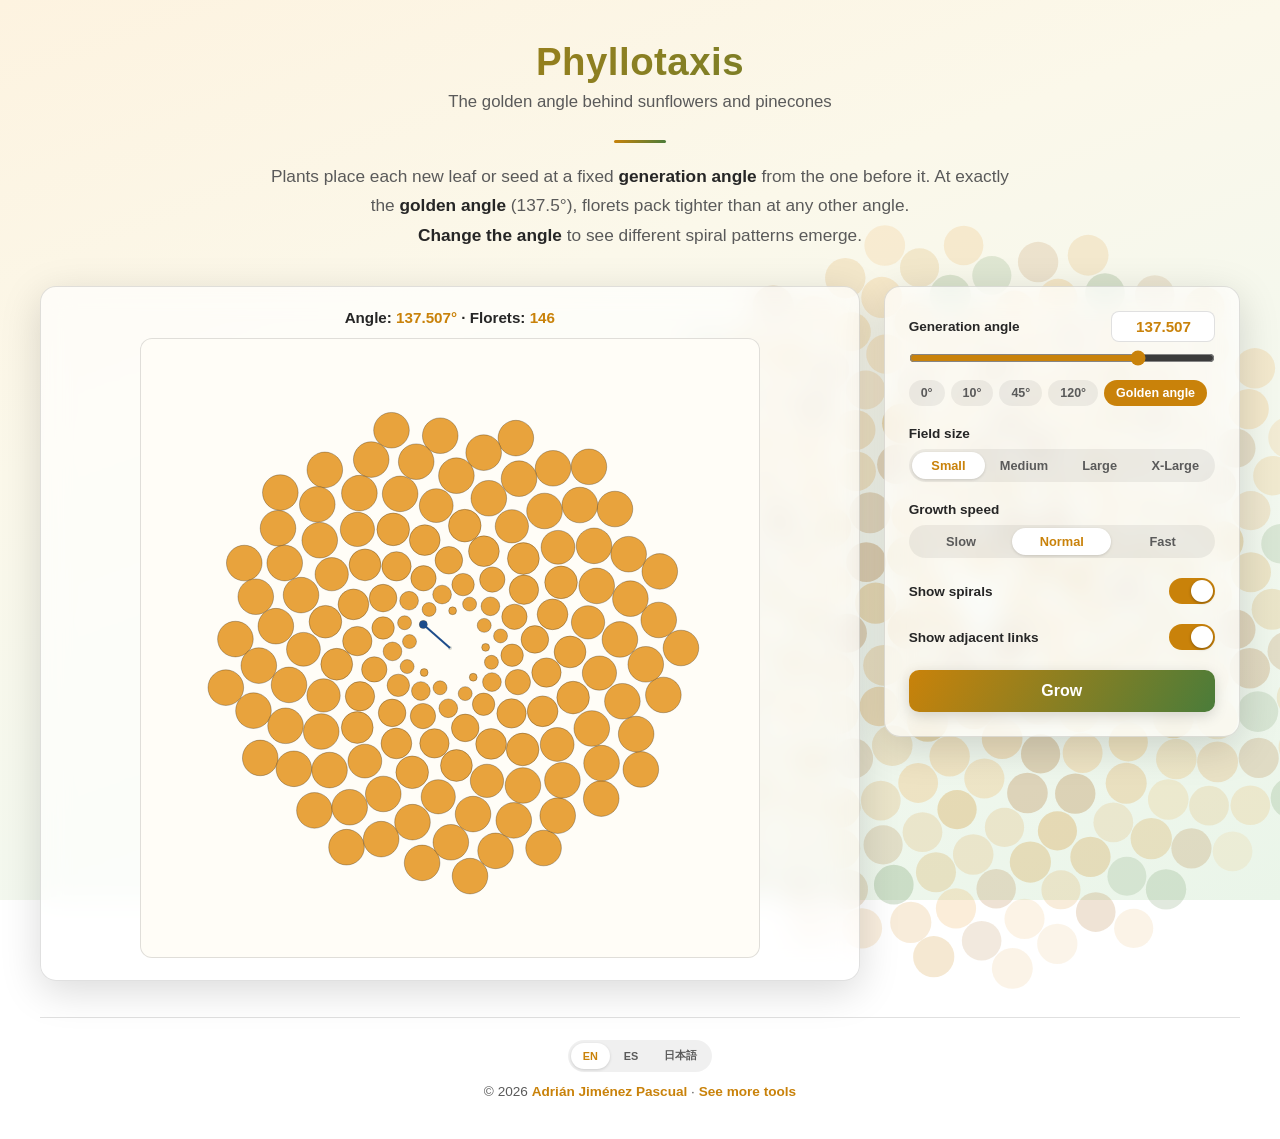
==== phyllotaxis/index.html @ c084081f "Import Phyllotaxis, Predator-Prey, and Stroboscopic Effect apps Moved out of the all-my-games monore" ====
<!DOCTYPE html>
<html lang="en">
<head>
    <meta charset="UTF-8">
    <meta name="viewport" content="width=device-width, initial-scale=1.0">
    <title data-i18n="browserTabTitle">Phyllotaxis</title>
    <link rel="icon" href="data:image/svg+xml,<svg xmlns=%22http://www.w3.org/2000/svg%22 viewBox=%220 0 100 100%22><text y=%22.9em%22 font-size=%2290%22>🌻</text></svg>">
    <link rel="manifest" href="data:application/manifest+json,%7B%22name%22%3A%22Phyllotaxis%22%2C%22short_name%22%3A%22Phyllotaxis%22%2C%22description%22%3A%22The%20golden%20angle%20behind%20sunflowers%20and%20pinecones%22%2C%22start_url%22%3A%22%2Fphyllotaxis%2F%22%2C%22scope%22%3A%22%2Fphyllotaxis%2F%22%2C%22display%22%3A%22standalone%22%2C%22background_color%22%3A%22%23fdf3e0%22%2C%22theme_color%22%3A%22%23c9820a%22%2C%22icons%22%3A%5B%7B%22src%22%3A%22data%3Aimage%2Fpng%3Bbase64%[base64]%2FgQ28iga7gQ%2B6gQ%2B5gQ%2B%2BgQ69gQ68gQ6%[base64]%2BSfx6Rfx%2BRfx6Qfx%2BQfx6PfyCPfx%2BOfyCOfx%2BNfyCMfyGMfyCLfyGLfyCKfyKKfyGJfyKJfyF9fyOmfg%2BJfiKIfiKIfiGHfiKHfiGGfiOGfiKGfSKFfiOEfiSEfiOFfSODfiSDfiODfSOCfiWBfiWBfSWAfiV%2FfiZ%2FfiV%2BfiZ%2BfiV%[base64]%2F3GUneq1a7fb8zO2NvHngedmb5Y94YIdviyfc75z3f%2Bc43Z5br%2Bw59V13fDX0P9H3Q90MfhD4EfS%2F0w9CHoR%2BFfryun4B%2BGvoZ6Gehn4d%2BAfpF6FegX4V%2BDfo4dB10PbQRuhHaBG2GboNuhz4F3Qltg%2B6C7oU%2BA90HPQg9BH0W2g1x7wbwAUgD%2BAFIA%2FghSAP4CKQB%2FBSkAfwcpAH8MqQBfAzSADZABHATRABbIA3gHkgD2A5pAA9AGsDD0LsC0OhrADT6GgCNvgZAo68B%2FCSkAdDoawC%2FBGkANPoawA3QtQCfhDQAGn0N4G5IA6DR1wA%2BB70ngB%2BENADNPgTwI9A7AXwU0gBo9DWAX4c0ABp9DeATEI2%2BBnAHpAHQ6GsAOyANgEZfA9gDcVb2%2F2MQZ2X%2Ffx7irOz%2FvRBnZf83AFjR%2F%2B8IYCX%2F74M4K%2Fv%2FXQGs4n8dwKr%2BfwrirOz%2FBgAr%2Bv8dAazk%2F6chzsr%2BbwCwov91AKv6%2F1mIs7L%2FGwCs6P9nIM7K%2Fj8AcVb2fwOAFf2vA1jV%2F1%2BFOCv7vwHAiv7XAazq%2Fxchzsr%2BPwhxVva%2FDmBV%2F78AcVb2PwOwsv91AKv6%2FzDEWdn%2FDQBW9L8OYFX%2FT0Oclf3fAGBF%2F%2BsAVvX%2FWYh7f%2Fy%2FodH%2FS%2FL74v8GgPfP%2F5u3TMV7Jt8P%2F%2BsArfb%2FzfL41mv8PxV32Aa33d56%2F5%2BDuPfD%2F3JUGJA33Vj3%2F2TcYbf7pj51e8v93wDQyvy%2FXhC9cRDA%2Flu23NNjc7bZbfGJ1vv%2FFMS1xP%2FXNfh%2Fa1oIinxkahPC33zbuM%2FZwbXbneP36ADb72LuMe3%2FWYhrjf8%2FdjX%2Fb9goh8RgIOiNTFH6lLtt9jauzd7RM3nPNub%2FyW2t8n8DgHn%2FX6fm%2F42fWC8EA34%2F747IWzZvHbQ52wHQbu%2BS77kboz%2BJFSCNyzt37DTvfx3ArP%2FH04NT8i3XX7%2Fh5o0bN924NcEH%2FT6fl3cldt425bd3tHEcCGxDzD933SU9kQqH5M982rz%2FT0NcK%2FL%2FepcgRnrGZWxgN2%2B6SY7zAZ%2FT6fH6HUNb4x32dgLg2tvju7bdfee2nXIyHA4L4wRg1v8NAGby%2F3q3j%2Bfd3vjQVtrBxiMBBuDxuCODnR3tbQygrb17YvLOuycGw6FoOCgM7LrvAdP%2B1wHM%2Bn%2B9G4ne47O541O3bLppvbfL77PbXR6Pl3fY29T4MQX2obsn5YQghsPBAJ98sg5gxv%2BvQlwr8j8A2jpsNru9w9cjbxp0d%2FoIwOXheWc7xwjwTxs3uGNIFERRFHx%2BPikBwKz%2Fj0Oc%2Bfrn49c94bVjhDs62uGX7qkBFwxk77C5PIKfMqgKgK%2Fx9bwgBoO8DwAJ6YFdpv2vA5irf667YVxAoFimpDZnp9%2BH%2BNttDn%2FA2dHWpgFgL%2FAEgkEkKOe1AGb8%2FxLEtSL%2Fj0ecFCSLv62t3QkHAcAVCNjw%2B3a2DdBf2P2IPwB3Of3exH4AmPU%2FA2hF%2FSMnbO2cRoB%2FOf3I%2FjZP0G%2BDq%2BAs9S%2Fa7T4CcLbjG3f8yQcfevChzz3E9PAeY%2F7XAczW%2F3La0c5xV%2BfA5hG8DuwNLpvdRurooH86bAAI%2BDuwp9kd8Uce3HX%2Fgyb9%2FzLEma%2F%2FUf0Mujs4lQDj3d7eYeNDvFcUnSSXy%2BWAwOHwBwOYAPyQ3TZ0P%2Fn%2FSUmamJycnNhvzP%2FvCvDe%2FH%2FDdaqFNt5wy3jApgGwoba5hXAoHHT5%2FCQv9jQPQNwA8Ntpluy2qYeko0M9PfF4JChG41PG%2FK8DmO7%2FyBG2CCiXkmUcLrcX%2B5XoDwSC9IvneQLxBETBY6dlYXMNDXV3Ojs6HG6e1vWUMf%2B%2FAnHG%2FS%2FL2bGxsd%2BQoZsGbaqH2hE9XOPx%2B4PhmBgQ66LFCwjsYR7yEq1oMpKvs6u7q8vn7DpqzP8NAE37P5tKJWOoy2KxZDo7ZrO3qwAOF%2FYpvyAEw6moECKFw6EIMQSEaFjwelw2lmuRTH2dkBPfRCRj%2Fn9HgPfq%2Fw1jAkJPJmMEkUp5bB206TIAOEcUQ%2BG%2BcKovmclkY7GUEArTRESjIcFjY%2Ftdhxo%2F7Xh2x%2BB%2BFn%2FT%2Fv9tiDPo%2F49fPx4NhRkCGFKZoI0Fhvg9fnIOhj2zvFwqlErlwnIpk8Fk4cejYd5Bq7wDw14Pv73D6Z3a%2B5gh%2FzcANJ3%2Ft%2FYLYkgEQwLKJCnlYwU73GR%2FmpTlQplULddq5Vq5UMhgrqKC2%2BWgqs%2BJ%2BFEwsf3ZlnjOoP91ACP5%2F%2FoNclgMCoIYjcXjsf6Mz6bmHw%2FqzVBWZuEXioVqoVauFMqlcqlQWM4IAo%2BcilUCYfhZoWT3TO3ba8z%2F%2FwBxRvs%2FGzfcMuAN8n4UmJFoNJlN2LBjudwePiRg9EuIv1DNVSrFSi5XqZbLRSCUCjFBDOC47Kf4be2syEPDRdr3RWP%2B1wEM5X90H8Isvfv9YjSRyfgdtF%2FxoXAyW4D1C8VaoZKr1HLFWrFYrRTxZ4XS8nKCZwiUi%2Bp5t3PCsP%2B%2FCXGG%2B583b9i43sv7cRJz%2BcVYKpt2eL08PBJaLiF8DH8RoSP4Cn5Vc1U4CXNQXs6i5cL7PY4O9aBpb%2B%2F50r6nDfr%2FWxBnpv8vJ70YS5fDxYdjfdmomxdC0VR2mcIv5iq5IhyUU6cA3xUxCYVCuRBG08XrRp1KDiID7f2iUf9%2FG%2BJM9f%2FlKA2mw4HSJ5XJBHnRmy6Qf8o5mL9WyVWLq6v51SJ9h9moVGgpp2Ii70UuotN%2BhyMwQRnoWWP%2BZwAG65%2Bbb9pI%2FX9Z5P0uGxFgCpBkYnKBjTM5J1fLr1Zq1dUcZgDBF2GqHGagIHsFD2VTqq8dg%2FJ%2BSVL9f6Bp%2FzMA4%2F3%2FTbI8lAi4KRZMgkdMZtKxZVqrZSxdjH2%2Bura6hl%2Bra8XVtVyuiimhpVxaTguUS1Fhu9xiJpnuH3gCDAfU%2BJvy%2F99DnBH%2Fg%2BCWqScGI4LXzSJB9Ql5Q0mKv1wsY9GuFtfyFH5tLb%2B2hm8ppSIpVWh6lrHUPQD3eYRMOhGNhmPJVFaWmve%2FDtCc%2Fzde%2F4lb5YGY1%2BsNBAKdPjqyuN0eykACGaiYK1ZruVWKu4rwq1XEX8vl87VqpVqEiQqlrDck%2BHmsfwElBgllYTKZkaVm%2Fc8AjNT%2F8kBYCIndXd0ohru60IXABuAVBDYDxXIxl6tV4JwaTJTPYRbyqxClVWwIRLCciWIOeC%2FiT19VKjZ2pEn%2Fvwlxzfv%2F1mwiHI1GI92kri5MA2r9AJXOGXUB14q5VYS%2FiuULAxEIxh%2FTsFrDKmA7GvrvOHJmsulkGmNPxRTqvNB4s%2F7XAZrL%2F7KI%2Bj4Y6KJqnmaACAJB1J%2FhbN1BlRyt3dV8Lk8LIZ9fy2ESsCwqMFGuCACU1UIym01R8PFoFNWTgHap1Kz%2FGUDz%2BV8e9Aaod4WanspKOvfyRBDqh4MKSJdImBh5mCdHocNFq%2Fh9Po81UK3PQEaIZbKZVBIrmApCKBRKSS8ebNL%2Fb0OcgfsP8oDX71NLSTrFu9BIxx4sYgKWC8j1WK0Y91WEnmeBr9GKzgEDm0MthxlAHkplET%2Fq65CAcoqn%2BJNS8%2F7XAZrM%2FzdNDvIuu9o2x27KzvA0hDQBKD1hodVVWro5moi6f3JsIRdzbBWXCkuZ%2FhSFzxoWoA%2BlpYPPN%2B1%2FBmDo%2FsOt46LNzqoZdozEMYYPhfpoCbPKJ19B%2BGzoaQ%2FA2LOpAEa1WqwUyETpEGxP4bsBjxkYlF442Lz%2FL0KckfsPt37yk3LC4SAEchFs5PDWNwFkyypqCHXkaRqq%2BAoIhI99oVKsqRbiaStjWyDG3xsdl9gG0Kz%2FdYCm7%2F9s2bx5YijocDhtaiOOpkCgYwAIisW1Yp7lIFoFtAbyOVioQptxrVK3UJqG30ENR6dfHJw4ePB5I%2F7%2FOsQZvP%2BDC0zyIFpvTup%2Bopjz8rQESrVcDWOMIV%2BldbxGPiIX5fNsM6vQCaFQZABBFOIO1jftOkr7lxH%2F%2Fx3EGb7%2FgxtAE3E63qonSSGMY3ChhHNAbbVI0aIWramJaJW2gyLCx%2FjXcMYEQCwUxLEMx3pSV4%2Bk%2BqdZ%2F%2BsARu7%2FbL3tjsmlbH%2FEBwYPzmK0D5fK5VoVibIK6yN%2B2oHzOVoEMBNK0kq1UqmpG0GM%2BtQ4GlNvAsfj7qnzh19o3v8MwOD9tztuv13O9mWQzuMBdQYAQO0TKnfIPiji2AKgKog4aFqwE6NQLWIR07P8AMooVkuhu%2BjukaYPNe3%2Fb0Ccsftvd9w2Kfel%2BjJovC1n%2BxPYT5HK6ShAx0ecAyq1NZY6KXtiRwbCKna3CtuJizgyJ0NBOtsj%2FG5VnvjE9KFm%2Fa8DGPC%2FnEURnOongroyGSwCtIHg8iJGHLUb28byeVaN5vJV2smwERSpVxfDIvYzAJUgEglEps6fbdL%2FDMCQ%2F%2B%2BQMxQ%2FimBCYBSZaCiLVVyjWhqHmRoVorSbsTqoWKVKblUthmgCvMiidKTBKlARIvGIOPVak%2F6%2FBHEG%2FL%2FldrkvpsaPw0gab5Nm0qLDE2armIrpYoUqUdrHUNLRJoalvEb%2BpyMNAaR43uVQkyjrkhJDPB6dOtOc%2F38X4ozc%2F5yk8afwE3H838ZiMdFhw4kSx4FyqVaCibBScQogADgHDsLJHmOP9kS1iOZQaTks8G4H2wTbWKeaKLrgo6PN%2BZ8BGLj%2FuTWL6FELx%2BhQE0Qr2kv1nEeIoSNUQ0OC4qzSLlBFIVGhEzFWcI6gquUSTQCWgA6gFiPYzZ0uR2SiOf%2F%2FHsQZuP8p06MNeiyALmEA5xl0hiiTBqknWirVCqzkQS8ICbS6yjbhShWHTLSGypUiNrtllKEeFaAeP54WoKjrkZr0PwNo%2Fv7z5Fi4LnrsEgj6UZXhWO%2FFoWwJq4B2A5wdK1TVVVGQVrAKitRUQZmNjgUBhKiOdlMppD7qcPrc3kh6YqZZ%2FzOA5u8%2Ff0oeS%2BNpBRSNQHS5CRc7cCoLhvupq16jvlaNfIROCo0%2BajgQYQIqWOQwUIod6T0eH3sM6%2FR5%2BMjAkDSj5s9m%2FP81iDN0%2F3lCzvbTAzI62weoWc6a1AGRGlsFLGNUFMg37B%2FqsNPwYwIKlTIt4Sw1F5FE3XSY8QXiPeNTX5CQPtUM1Iz%2FdQAj9593Lcnrx9DXwemeHezpZIzW%2BjJMBBtVsBCQjSghsQnAg5oie86Bpgodh1lDKxpLJPsV6STtX2dPGfA%2FAzBy%2F39b%2FfrkrglpMMh2UgLwojeEvYA2gzKZndq7QMDol2kCkGHL9MysD%2F0Utn3T81k5uzRzdpoqICP%2B%2F32IM3r%2FHzcQ79y%2BfareHgIA7aweAd11BElLGRmVVXdIrPiCb%2FGH2AIysZBHzGglSCbTt3R%2Butn6R%2FO%2FDmDw%2Fv%2B27RP90TjWMfpb7DmBw%2BENhelkSZNQKlHKKVYJoUwbXJnOzClkIN6NB7DkI1K6Xzp3arb5%2FK8DmLn%2FvyOLB3wg6O7q9FFpgJMZL6bo6So9I6Cw2RSUKDGVWN89hdzLe70etHP7WPz9%2Fakxadag%2F%2F8A4sy8%2F7KUolqCxe%2B8%2BpAynM3S6bJED%2FoYQpkMRRVEhuJnzQg8JEcx0k9KJ%2BXTs8b8rwMYev%2Fl3u07x2IJLX67ejZ2eVzBTAZLmT3jZs%2B5Syx6lNDLmRDtfexJq0ekFIRitj%2Fdn8pIIDDifwZg%2BP2Xu7bLKQBQ%2FJ3q4RabksOGlm0yhH7%2F8nKhUGfAQWe5kA0n0dLGHQo8msXOEQiLUZUh3Z%2BUT8wa8v%2FrEGfi%2FZesGj8mAPf42LNrmy%2BBzBLi6QpIbHl5iSiAsozqFX04L%2BtB0mkYO19EZPtgjCEoxvyvAxjx%2F457J%2FrRnO0OdNWPVvBRZ5xySwp1kcAQUPLhsVMqncGmjStcbtbGoqs3%2BGFMAAQIIKTkE8eM%2BP8PIc7o%2B1877l1KJaORIAWEEzoQuhN0MEulYi63y8XTDV1NGfSxeDflWRduXoo0a74ADX8sRgiJ5NiMIf%2F%2FEcQZf%2F9LTsbYtZQwrgQlEkmKHsOfTIbdbuRTZJq6eOxbUaROdnXO5Q%2FSxhHo6h4cSFP47ErRhyXmn2b9rwMY8P%2B9O3agqqaaNJb8yBO3SEsIHymFHnaFGAA9NkPvFiBu2ngFLxxETzN9gW5G0C0p0s67byTXbr7ryIwh%2FzMA4%2B8%2FygMf%2BNC4LD85sf%2BRhz631JfppyMyASBUOqFR6xnyeLDvZpNenv2xy9eJAzw2P36K6p8TJ2dmZk4a9f8fQ5yJ9x8feGRX%2Ff7%2Fg1K2L11%2F3JUK8ygr6LkfziyMBHtWJhtGF9pD5X9nFwDicXHw5KnX6hvY8ZeM%2BV8HMP7%2B43333X8%2F3X9e6gNAgglX5fwsqfqoe4sx51E3IDuJQpD9OU7vBBBNKIbrH80%2BDMDE%2B4%2B4%2Faze%2F4eDUjpAOhYM0PM%2FugNON%2Fp8YjLJarewmj87yUN4tpeQDNc%2FGsCfQlxr3v9doi6LCtCfEBEnPcNkR0afP5rEhovyORMNRtjDTZoC%2FKB0%2BpjB%2Bkfz%2F59AXEve%2F92f1QGSmWQkwnq2jABFAxZGkjp4Y9lEAC1E6ibSFESnTs8arH80%2BzCAFrz%2F%2B8jDUkbtcyHUZH9%2FNNJdJyCIKANgPcisnBAJAW04AAydPm7S%2F38GcS14%2F7cOQDkIiUheSkTUZ%2FgMoIs9iGeFZ39WkQZxAsJbcpiC2Pirx036nwG04P33h3cTQIriT%2FTJktSvnjMZgDOSjKsAUFY6K00l8LfBIACeOGHW%2FwygBe%2B%2F72YAmIBY4qPSU09JA3RIYHPQ5eteiiV0rZemz56RMjExIkYSsfUzZv3%2F5xDXgvffGQB1Gz84KeH%2BpzQW0wC6HUtryWg9%2FHh8nLXPFVx2wTXkRHbGrP91ANPvvyMLxWJ9d9ANXFx%2FyyZUgO5ufzy%2FthJlwZOOnjt7bhYneOnoYCIaltkCMON%2FBtCKz3949LGl5I9tlXD%2F82n631JSAwhcwWOObDgRUwEk9fkXsueMcnRIeullk%2F7%2FC4hrzec%2F7N8pXb3%2FLKWpU0HxT%2BXzV%2FL5dBQLF%2Bti8AyGn%2FV%2FjpnP%2FzT6DQCmP%2F%2FhyS%2Fue0q9Piytj7Ip6Bq6QsqvDITjBDB15pr%2BD2VQs%2F5nAC35%2FId9n9fff%2Fnyl599VqZVHOF7zisrV1auXFmR0lEYKHF0Fs8gXz2B%2Buek%2BfxPAH8JcaY%2F%2F2Qve%2F%2FluSPPSYqiSLj%2F%2BaVnaCeICD3SoWPKlZWFlZWzUjoSj2ZmTr%2Bm939efqUF%2FmcAJv2%2F5zF6%2F0vBUNelHDjw3IuYAjEhHTx%2F4fErCwsLyvRZaTASk1X%2Fz4NTaY3%2FdQDD%2Ft%2BzZ%2FdejDyMsqITXJEOfFUaENO4AXSEAEaHZ8595Zw0NHjmDPs5VQo4Zsz6%2F68hzqT%2FvwDjqNGvsF%2B0aHH55%2Bh6usF0%2BFAdAPn%2FDE0SfnIRwleCuLKiaJo35H8dwJD%2FMfqPSZKyuKiP6kqd4MrB3zxI908OTh86sAKAk6fOnWJ%2Fs3IVQP1S%2F%2B8WlUtvzhvw%2F19BnDH%2F7yb%2FS5I0p6iGWKF5ULQ5OK%2Fe%2F3xh%2BtDzBHBidrZOxsJfWMCvBURP344ujI4ujMy8%2BYYR%2F%2F8jxBnx%2F27yP7w%2Fp0ZfF3xRB5DY9aXDmIFnCODY7Ezd%2FCx8XepvRhcW5l5%2Fc96I%2FxsAmvM%2F3uJUzY%2Fw52cUSVpkc6HNQB3g7POPEsCh2fpPKmzMRylqiE0E%2FjU6rHzDmP8ZQPP%2Bf%2Fiz0ouPP%2F64Uh%2F8%2BRkQKItzFFDdKS%2BQfaZxfYYB9B46rf7s4tzi6OjIyAhiZl8X8W%2F6flR5e96Q%2F%2F8J4gzkf6kePmK6NEPbl7Koent0geUj5StHDh8%2BwwDuJ4DnT8%2BskOMXR1jkiB2%2F4Pzh4WH2W%2BXtt4z5vwGgifw%2FN7J41fnS0cW6s9mypMSiHD58RFHOTB86d%2BHTBHDh1dNs9Fnk6hc4aLgX4YNheOHSxbeM%2BV8HaDL%2FSysLCzrB4uLcgr4063lROY8%2FxuNTDeDE6RMrc3OL9QEfGVkYqY8%2BxQ8DGfX%2FP0Nc8%2FXPns8jqlEabgTFnDMyqiWWlfoehdR%2B5uz0qToAyud5ZW5uuJeF3zsy3NvbO6xJ%2Bfq8Uf83ALz3%2BmfP7i8ptBjrOZC%2BYhzV%2BIEzd5QS0muKdHZ69irAcWVuXS8BDPf0XqPh3sVLb1806n8doMn6f8%2Fe55BO1ExCHKP1SWC%2BnoNWVua%2Fhb3tnAZAxf%2B8QgC9vT092uAzghHlonH%2F%2FwvEGan%2F9%2B3dr4wMAwFGxi%2FK6aO9QzSevZgBxP%2FNy2fOgWD2gpqFXjpOAHOId926dfgh%2Bq96tfjnjfufARj6%2FLd9e%2FdK68jHuhd61LBGR%2BcWV%2BYvXD6LBQCCC2wfOPYSWrjK3PC6db1sGQ%2BrK4DF%2F7YZ%2F%2BsAzX%2F%2BG46PKIRYJCPqcNJk4MvRReXy5ZN0%2F%2FO1WUV59DVWzOHwpcydOnbhwgVMwLCKQEICesuM%2F%2F8V4kx8%2FiH2sMVRNRbV1MNH10mXL39r%2Btwp9fqksm2RAJSXsVXPX7p08RIQPt27jrFiMpTXsQGY8X8DQNOf%2F8befyQGpBfEBH9MPvo7qCvgnvr951MzCgAWhhX8VP38SwgXHlu3bm5RUV5%2F%2B%2BLfmvO%2FDmDw89%2BeZe%2F%2FHlGrOrarnTw5rd7%2Bqd%2F%2FAcDKwvDwyswrL2vn3%2FnLly99DQFT%2BfyWSf%2F%2FG8SZ%2B%2FzDr37n%2B4%2FX3n%2BePX5ZwqF%2BZHH%2BlZn6%2Bffb39SOj38zb7z%2B0fzfAGD48w9fVN9%2F1N7AuOb%2B%2F%2BxLl9GVQI39ym9d0%2F9544036Px%2B0WT%2BbwBo9ecfmrn%2F04z%2F%2Fx3i3o%2FPPzR6%2F61Z%2FzcAtOrzP83cf2vW%2FzpAKz%2F%2Fc9bE%2Fbdm%2Ff8fEGdl%2F%2BsAVvW%2FDmBV%2F%2F8nxFnZ%2Fw0AVvQ%2FA7Cy%2F%2F8L4qzs%2FwYAK%2FpfB7Cq%2F%2F8b4qzs%2FwYAK%2FpfB7Cq%2FxmAlf3PAKzsfx3Aqv7%2FH4izsv8bAKzofx3Aqv7%2FX4izsv8bAKzofx3Aqv5nAFb2fwOAFf2vA1jV%2FwzAyv7XAazqfx3Aqv7%2FP4izsv8bAKzofwZgZf8zACv7vwHAiv7XAazqfwZgZf%2FrAFb1vw5gVf8zACv7n%2FT%2FKAEPpMhWIiUAAAAASUVORK5CYII%3D%22%2C%22sizes%22%3A%22192x192%22%2C%22type%22%3A%22image%2Fpng%22%7D%2C%7B%22src%22%3A%22data%3Aimage%2Fpng%3Bbase64%2CiVBORw0KGgoAAAANSUhEUgAAAgAAAAIACAMAAADDpiTIAAADAFBMVEX86wD85gD83wD82AD90wD21QD7zgD5xwDzyQDryAD1wAD1uwDtvQDvtADtqQHiuQDipALXpgCxoAzXlgHVjADIjAHGgQrCgQzAgQy9iQS9gQ68gQ67gQ%2B6gQ%2B%2FgQ23jAe4gRC3gRC2gRG1gRG5gQ%2BZjw60gRGpgRSAkAl3hQq0gBGygBKxgBOxgBKwgBOvgBOwgAiugBStgBSsgBSugBOrgBWqgBWpgBapgBWogBangBargBSmgBelgBekgBejgBiigBmigBimgBahgBmggBqggBmhgBihgAyfgBqfgBmWgBmtfw%2BefxqdfxqdfxicfxqcfxObfxybfxubfxiafxyafxuZfxyZfxuYfxyYfxuZfxKXfx2Wfx2Vfx2Ufx6Ufx2Tfx6Tfx2XfxyWfxyVfxSRfx%2BQfx%2BPfx%2BOfyCOfx%2BNfyCNfx%2BSfx6Rfx6QfxWMfyGLfyGMfyCLfyCMfxuKfyKKfyGKfyCJfyKJfyGJfyB7fx6ofg%2BJfiKIfiOIfiKIfSKIfiCHfiOHfiKHfSKHfh%2BGfiOGfiKGfSKFfiOFfiKEfiSEfiOEfiKFfSKBfiWAfiWAfSV%2FfiZ%2FfiV%2FfSWDfiSCfiSCfSSBfiSCfSF6fjR4fil2fil2fSl6fih5fih5fSh4fih4fSh3fih2fih3fSh8fid7fid7fSd6fid6fSd5fid%[base64]%2BETAJbaA9MUwpOMwA%[base64]%2Bq7jUEoIGjO757%2Fueeec25V63WsT3lWm2f9qrE%2Bbay%2FJetXZP07sn4d1r9rrF%2BT9bdl%2FXuy%2Fo6sv%2BdZfx%2FWb8D692X9B7L%2BAazfhPUfyvqPZP3Hsv6hrH8M6x%2FB%2Bk9k%2FRNZ%2FxzWb8H6T2X9tqx%2FJut3ZH0e1udg3SHrLmOthbVO1npZ98i6V9ZGWPfB2iTrUVlbYD0A60FZD8l6WNZWWdtgfQ3W12U9JutxWN%2BA9YSs7bKelvWcrJ2wqm6F8U0AljK%2BD0CZAnCtu98E4GrG9wLw92Vdq%2FH%2FKSyv8RcD4Ldk3SgAa2XdKAAPyLpRAL4hq6wAKLb7rweAYrsf183sflw3s%2FuvB4CvwroZAJ6CZR0AvvtfXve%2FA1aVr%2F%2BVC8DzsKp8%2Fa9c%2FS8ZAHz9vzX6v6wA%2BO5%2F%2BfX%2FmgDw9b989X83rCpf%2FytX%2F0sCAF%2F%2Fb53%2BLxsAvvu3Q%2F%2BvCoCv%2F%2BWt%2F58oAL7%2Bl57%2BWw%2BAr%2F%2B3Vv%2BXBQDf%2Fduj%2F0sC4Ot%2F%2Bev%2FHlhVvv5Xrv5bDYCv%2F7de%2F287AL77t0v%2FFwXA1%2F%2FK0P9PBABf%2F0tX%2F60FwNf%2F26P%2FtxUA3%2F3bp%2F9FAfD1v3L0fx%2BsKl%2F%2FK1f%2F98Kq8vW%2FcvX%2FtgHgu3879b8AAF%2F%2FK0v%2FbwoAX%2F9LX%2F%2BtA8DX%2F9ur%2F7cFAN%2F926v%2FLgB8%2Fa88%2FX8JVpWv%2F5Wr%2F1YB4Ov%2F7df%2FWw6A7%2F7t1n8NgK%2F%2Flan%2FNwSAr%2F%2Flo%2F%2FWAODr%2F%2FLo%2Fy0FwHf%2F9us%2FAeDrf%2BXq%2FwFYVb7%2BV67%2BWwGAr%2F%2FLp%2F%2B3DADf%2FZeG%2FhcA4Ot%2FZen%2FdQHg63%2F56f%2ByA%2BDr%2F%2FLq%2F8uwqnz9r1z9dwHg63%2Fl6f9rsKp8%2Fa9c%2FV9WAHz9X379%2F8QB8N1%2Faem%2FBsDX%2F8rU%2F2sCwNf%2F8tX%2FZQPA13879P8TBcB3%2F6Wn%2FwSAr%2F%2BVq%2F9HYVX5%2Bl%2B5%2Br8sAPj6b4%2F%2Bf2IA%2BO6%2FNPW%2FAABf%2FytL%2F5cEwNf%2F8tf%2F2w6Ar%2F926f8nAoDv%2FktX%2F10A%2BPpfefp%2FDFaVr%2F%2BVq%2F%2B3FQBf%2F%2B3T%2F5sGwHf%2Fpa3%2Fr8Cq8vW%2FcvW%2FKAC%2B%2FleO%2Ft82AHz9t1P%2FbwoA3%2F2Xvv4TAL7%2BV67%2BH4JV5et%2F5er%2FbQHA13979f%2BGAfDdf3no%2F6IA%2BPpfGfrvAsDX%2F8rT%2F1sOgK%2F%2Fduv%2FDQHgu%2F%2Fy0f%2BiAPj6Xzn6fxhWla%2F%2Flav%2FtxQAX%2F%2Ft1%2F%2FrBsB3%2F%2BWl%2FwUA%2BPpfWfpPAPj6X7n6f8sA8PW%2FNPT%2FugDw3X%2F56b8LAF%2F%2FK0%2F%2FbwgAX%2F%2FLR%2F%2FfhVXl63%2Fl6v81A%2BC7%2F%2FLUfw2Ar%2F%2BVqf%2FXDYCv%2F%2BWl%2F584AL7%2Bl5b%2BXxMAvvsvX%2F0nAHz9r1z9Pwurytf%2FytX%2FTxQAX%2F9LT%2F%2BvCoDv%2Fstb%2FzUAvv5Xpv5fMwC%2B%2Fpen%2Fn9iAPj6X5r6vyQAvvsvf%2F0nAHz9r1z9Pwerytf%2FytX%2FTwQAX%2F9LV%2F8XBaAy3f%2FGe%2B%2B5vzvbnbr3%2Fk2bKkP%2FNQBlrv9r6dtVAYBvj6Sy2VTl6P9VASgX%2FV%2FryP%2BiAGzcuP7ee1ObOzu7tmz88pc3VYT%2B3zQAJaH%2FvPnvunPtuqvp%2F5auzo5YLJl6xHAAZa3%2FJ2FVlb%2F%2Br70GAED%2F770%2F25mIBIKxztQWcQDlrv8EQAWc%2F7tA2Nej%2B1%2B%2FlP7fnxpNROpqaupjm7OPoPXLX%2F9Pwaoq%2F%2FN%2FVzqLod26pQAAH5Dq7IjUBeuD1cHmbLcbgHLV%2F5sCoDT0fy3u%2F85EoiM5mgXzr11E%2FzdC%2FNfVEQkgADU1oeau7q98%2BdFHy17%2FCwAoy%2FN%2FNptobGyKJ7PZDesX2f33wP4H%2B9fVBWtra4PB6lBn9hFw%2FGWv%2FxqAcs7%2F353qjDc2hJti8WQ6u27dnUUAgP3fnaX9X1u7cmUtikAKALiv7PV%2FUQDKR%2F%2FvWJvqTESbYDU2xpJpiASKSsCWbGesJlAfBPuvBB9QH0ECNpEPKGf9v2EASiT%2Fj%2Be%2FLdmOpsamcDjcCAR0jKbWr79znTv423jPPWj%2FYCAA9l%2BxYgW4gNrayGYlAuWs%2Fy4AytD9r737rrtS2Y5GAgB9QBQIuH%2F9%2BnUuAOC%2FVLY5UA37v5oBACGo78xuK3%2F9JwDK%2FP4%2FlW4PEwDkBKKJztTG9Xfec6%2Fh%2Fu%2BBDCAEADUYAKwQAKoxHcQBQDnr%2F2lYVeV8%2F%2F%2B7a9eNJuNNYQEACAgDAfd7AsD7UQCCYH9wAFVVKzAKqA2GmlPbtnzlgQcX1%2F%2BtWx%2Fetq209f%2BGACid%2B%2F%2B7If27BUNAtH0oRAQ0IAH33LNOpf83QgyQ6mqurw6yAFQhAdXAQnUslX1oSf3fCt%2B2lbb%2BawBK0f2Dza%2Fi%2FgGADdldscamJgIgFGoMhxqAAIgDdAJo43rKAARqcP8rAICA6pURyAUsvvsd%2F1%2FK%2Bl%2FSAFxd%2F%2B%2B%2Ba21XNtlUFxb7h%2BAgEGqoC3dsBh%2BwXmUAH8l2RtDpEwBVDAD8vDoCv%2ByBB76yqPsvB%2F0vAKBk9P93%2Ftlvg%2B3hx88vXv8Hid%2B1qWwyrABoaGAA6iIdXSkdAN6bSjUHV9Y6DkAAqA1GOrofKgYA7H7UgK3b4Iahd9u2Utb%2F6wagpOr%2F1t29dl0qDVkABiAYbKAVIgIeofwvRACPpJojwQABwPavWsEE1OCdEEjAQ0XP%2F1sf6c7ierKk9Z8AKH33%2F9nPouW9AKxbexedAcKNZP%2F6oBDAPiDbfe89G%2B%2FfuPH%2B7OZYgE8ACoAqPAquxDAwm30I7O5y%2F1u3IgJbe7Op0WRbe2dX97avbdW2Lzn9L10APr9hdDQ9Ovqlu%2B%2B%2Be%2B0dxQtA16393bXrR9ujYeUAghqBuprYaHYLnQAeSXVEajACQPt7AYBsoBcAXNu2we4fbY83NcU7Uo%2FdLADLqf9nYFWV4vn%2F8%2BDaE%2B0dHZ2jeNNPAHzuc97qX%2FgvNRoPmwDU1TEAgYZYJxCw%2Fn60f5Dtrx1AFWeDqmtAKbY9%2BOADDgCPbH0EvX8229meaIljajGR6vt6Cev%2FdQFgjf7D6e%2FubDre2BSNJZKdo%2Bn06Jc2bLjrDqP87y6p%2FlmfHY1JBNDAHiBYxz4gEIhlu6H4P5uCO6Cg2F8BwC6gurY%2B9pnuhzQAX%2BXY7%2FHu7nRnAnJL0Wi0qTGezT5Wwvp%2F0wAsj%2Fv%2Fnd%2FZAJatA9NGozFYCbjnTSEAn6MCEKf8%2BwvZzmhdKIInQMr0BRQADQBAB1T%2Frk91RqqrKQBwHIAEgvDZ%2BubstgcfeuQR2v5btz4CADyZzXbE43i9CACEG%2BPp7JMlrP8nYJUoAJ0EAGT26iCki4Ej%2BNLmrrvl9K8BSGkAGoLk6IWAOvg%2BFNuVvf%2BRzuZQrbJ%2FAQAra5uzvRoAVP%2Fu7lQ6iZmlaBz2fxMAMJrtLmH91wCUVP6fJAAAaKDMTiMc70ORCNz0ZrOw%2FT93Bx7%2Fcd29bh2kgQSAoAAQqOMVDAYaOiB%2BaI4EOADwAEAErMRzgOj%2FIw89%2BPDDvdnRDrX70f7hxmiyCwD4Wqnq%2FzUDYNX5X3mAYH09JfhD4AYCdbGOZOeXurq0%2Fq%2B7CwAY7WhqCLEDIABqFQB1QfgdnenOWKBaBQBFAdicfQhPgg%2Fj%2BR%2B2f2d7DO6Wo8r%2BoEGJzmsBwFb9vykAlu38zwBEAYBaPNehD6hDdxBCL5ASANavu3Pdus0dsbDL%2Fo4LgN8RjsVjkdpqvgP2AgAEgATgOQCOgQ9tA%2FXvzqY7omGsLWpC8zfhVw6H4x0IwGOPl6b%2BlzwAkLDlqA4sHKgJxBIdnV1Z0n8s%2FFmHWYAQ54AKAKC8cL2qASiwP%2BUDa%2BubO%2BEcsAX0%2F8nezbs6oo0o%2F%2FSN7A8ARDt6bxAAG%2FSfACi5%2B38NAObvlFeXU14IzvfZ%2BxEA8ADrRxNNaH8DAIcABCAYlARQEQC4LiCyqhc9AAT%2FsP2beP%2FjktslBCD7GLj%2Fx0tT%2F9%2BEVVWK%2BX8FwEo8rgdwUTl3TTVU8jR3bKYOgLvWbxlNhJX9HQACGoAG%2FKS2fwEAGAXU433AV7%2BKqR%2FY%2FmFtfrhXDjYIAE8uDYDN%2Bn%2FDACx3%2Fh%2FyAAwAZWxqYGEJBxm4JgCJ%2Fuz9EAVgGghyPmx%2FA4CAtj87gKpFXUDtCjwIPrytF2LOcJgLC9n%2B%2BJsJgKb27Avo%2B0tT%2F0sWgI0OAEiAXnSkr4Uz4ebsuvV3YbaowbQ%2F%2FO81QoDjACT3u8KVCRYAqqohFfRwdwqCycawsxoprFQA9F4%2FALbovwag1Or%2FHA%2FAl7ds%2FpWkCLirsZhj4xYAIBB0AVBtAqAcwKIArFhZhR5gy%2BaOMGQTHPM3UtCpAehjAEpR%2F68KgK33%2F3AXEBMA5P5%2BJdufPlq5ApxAc1c20xklAMT71%2BIvqqkhAFwOwA2A8xMAADMBm6FnuCGkzA9ZB7Y%2FnkCh3nhJAGzX%2FxsCYNnv%2F%2FHiLwWXQQ1Bbb%2BVrkUbGyMBqPUL1mv7V69kAgCBoABQbTqAAgDwC0eaOzuidQ16%2F2NhEToUBUCYAHj8ydLU%2F1IF4LN3bIAAHyxYvaIoAXi0AycQi4XqgqYDIK0AAOC4CNnhgKoCLAqA%2BJba%2Bkgk1BAKhdz2rzU8QO%2F1AWCT%2FhMAJVf%2FjwCsZQDEBbgJWCE%2Fq64NmgcAlggGoAGzg6oMdMWiAFCBcKBOjvxcWIgpp1oBIKQA%2BMYTpan%2Fb8OqKrn6v7vu%2BNwdd2GOxwHAJEDbk9o8NQHVGoBaBiCAn1phLLf9FQC1wQaxfyTkXCsKAQBABx4DiwFQCvp%2F3QBYUf4tAEQbDQAMAgwAVtIFMBPgAIAKEAZ6qqtXLgUAh4HYI8QARORaOWAAECIAwP0%2FUZr6X7oA3DHaETM9gFTxuAkwnIADAClA2ARA%2Fy5dDuZ8DfQAQQ4BImF1rUxV4wGOAjATeO0A2Kb%2FGoCS6v9jADoT4TpK5JqFfAYBqrRPVCCgYgA8A4A5GzBvTL%2FW8BzOV9EAQF7BDYAEkwRAHQLQi%2B7%2FidLU%2F0UBsL%2F%2BvyudbOJ%2B%2FqriBChdqBYVCKhjYIAO9XB56GQOXJ7D%2FBklloJGDKhAwkuoAN5EAgDfKASgVPT%2FugCwqP2LJj8lo24AihCgRQBzNxj0VZMDYAUoAMA5P%2BifrqxWAESUA5DfhARgkXEEAXjsie2Fu18ZfafF%2Bl%2BqANDov06PBzDDAJMAdAFYMlCHe54cAG5mmAWGAFQ7FwmO4Y2PDQC4tLR2pQaArpYXB6AU9J8AKMH%2BfwOApQlgGQebY%2BavLhCACLAOikmbwg3UDlyw9LVCtQNAgI8BfAaslfunlXTz5AAg5n%2Fmme3PPAnr95954gktA9u3P%2FeCpfr%2FXVhVJdj%2FBxJAFQENweqCau7C0yDt%2BkYqIMZ7ABgYpgGQHCHeJ9cUoUHyho79mTh1%2FQQ3Sw0xA4DS0%2F9rBsDC8e8p6PnQtwFFwgDjJKf8fiMXAkA3AQOgV02gRi2yuUMDXRwYDqBaBwoIQDWMlNzc%2FcQTj29%2FYvuTcBokAkzjQwCw02b9L10A7rhLbgNWeks5vWGcnP0auIsAtQABkHQOFxMF9GII8EfH%2FnVBwwGYJ0cAoDrS2Q3e%2FjFH%2F1%2Foo9XbbazevoOW6r8GoMTm%2F6yFHqC7IBXUWCf3eV4C3AG%2BDv1wVBxEAFHIIpO9g2qhawiYq6YWi4y4fghOjQJAoNZ960hjRF548rGvCwAv9PZlMmPYNQ5zh5txdcBKwsX0i3bqfwEAJTP%2FDz6CVFAoULuIC3DFcXT4w9iPZ0UJAEFz6WJxLhcxWaC0Ac2XKAbA5uwzaP1e3PSprs1dm1etWoVWT8TgBjlCHQTQQpzdb6f%2BXxMAy%2B%2F%2B3W3fqv0LGoTDgQINUHGgJkB58kBdWOr5CAC1qLqjQVadLjAWBLh8NMT3wHWB2iIAjD35xBMvDGZg069qjkUiEexW4Xk0ISohhPb0WEeq19EAm%2FTfcgB493%2F2s477RxSg7P8uGAtwF05%2FqdElAcUA0IE814E1MAFNDAA1CbtWg14uzxAMGQCY0lJNo8Qyfb2pVavQ3WOXCf%2BReNpspPsjWCE4KqYO7t79vIX6TwBYrP%2BfX2wCKPb%2FdQkAK5cAQG9%2F2suNuq8nFPQY38uAQQBXg0ElGOcSzcgCWlFSmWyqOSZlRwo1%2BuoRNj9Mo4BAAQB4wUL9%2F0tYVZbqPw6BW%2Br9P5wAB4WhgeIAsOVr8Pa%2F1vHlYWrrgRUqbn8vCOInsCC8kQCodQMApwDe%2BSs450iHRio3ioj564P1gRqoKzxop%2F5fFYDl1n%2B0%2B91dXSm1uro2rL17%2FXpo%2FF1757qN8MIPxWUrvB094vldrSBoSnIBEJUhAGGq8VDLKfnzygE6AAYA4oLaGjNjiGFAfa1OH9KfFWQAQtSRRBXJNTWxrsxBO%2FXfdgDgrZ9senRXUq9dnek0DefK3g%2F9v13QIlxT60kGVq0wIz8VyrEtGQCY7yBzQz0A6IYvFwYhOj0wAIEaI1NslI2onCLan6LA%2BnoyPxaO1NaAThy0U%2F8XBcAG%2Fb97A9g6nU4nW1tkxVsS7ck0LfhfNmyAp0Dqqms9LmCFFwC1%2FRsoBwD2b0EAeMM3qZOh0%2FNV4AlQNxiAOs4UVVfrgSJOWrhazB%2Bs14vjApQAAmCfhfqvAbBO%2F3H372pra2tthWlMUWnIp91LKCTa%2F1ZyVzqbBgACBRdCRujvnPUaKAeEZ0D4CvGmEFk9qszODd8KAen95M7yUBj%2FbE1AgOsIzKIjZf%2FaAvPjZ3EQQffgi7t377dQ%2F5cEYBndPwKQhQt%2FCtjI5nFYigIO5Vta0%2BO7QAIC5oQ%2FEwAj09fg1HXDbwSk2N83eZfzGVYF0oMmA4A6tv8Kr%2F2lStAxv5Qh02fhwnD%2F7qU9wHLpv60A%2FA4B0E4Ru%2Bz5OCPgABBvaUu2xRvgHscFgOkA9PbX5gejxxOtCUjOROP4igzPeoi2GF9XKJOwQAHABFBNgafudKU2f9BrfgKgLhT7TO%2BePTus1P%2BiAFiS%2F09lYRYb2j%2BuQ4B4XDkC4qK1tTUeoosbZ8KP7ElHAETLecuTB4DfFoVnA9pawezxVvihJZluA2cDHLREdTzgdIIKEhIHVhcUDlXXeva%2F04RAcSGkgfr2WKr%2FfwWrytL8f1cWX%2FqgU5tAEHcT0NLS2pZoglNWrWtTrnA6AB0AjDgv2pJMtjQ2JcfH062gIvBDenx6PAlUtKTHW5vUEICwkzh2CGD7u5d2%2F0Gv%2Bbl4OABpIADgRSv1f1EALLj%2BvRtjAOWV4%2B7Fn2lpTbbGoLhX%2Fr0Np0wOgLL6DSEn3ieLwgOCbePpljhYfRqsPz0zDWt2Bj5ubQMQWqMYaJpRQVSFoGj%2FwjpC2f7m7nfyxTjBJhCFLMCePfut1H97Afjs5%2B7Y0NkeN5Q5XrAAgGRLCAHwXP6qFmB2AN5YL57EbT8%2BPTs%2FC6aH72HNw8fj4zMLM%2BPpZDKdbAE%2FETeCAiIAi0hqqqs9BYOLmJ9JpBFG8dQgqr%2BV%2Bl8AgDX3%2F3ABtBbHwYbN4KwAgLZkaxSu7l0VnSoCqBMF4MO%2BEzrC6QG2Pex%2FsPr87AwYf2GeCZieXViYxf8FxIEoaNQKQPavC3grx9zi77SgqigBFCAUS%2FYepBDQRv2%2FaQBu3f0%2F3Pjzk69NyoEXIpAAFxDHBo9aLvB1OwC57wurkz5%2BiQTuftj8sgCA6ZlZAGBmZpZomF%2Bgz%2BKvGU%2FGDQdA9ueaIbf5IdNj2t%2FVXwDdqYFwR7Zvj7X6%2FzNYVda2f21IdUSNcLwQAdSARCRAADi3v8oBqOOfjPXDBGALKv%2F0NJkbt%2FwMfo%2Ff4WcWFmbYK8zPIxYz48kWODHG%2BY8NhxqkXIQHEjnL24C8wtVVVhPuzPRxBGCj%2FtsLwB3Y%2FrVBTfsvQABHRAMAiWSyLRak0UDVnvtfBKCRI0DY%2BK3xOMDShsqPoj%2BDVgczT5PVZ%2FLzKAL44XSeYUD3gDHieLoNY86mcEjqReR24RrsTw0JdXWxrjGw%2FkFL9d8FgH31fzQUXg%2FmaQyLJMdkgQa0gQsICQBS1Vvj2F8ueMIQ8qeTaXL%2BM7NCwHQunwMXsLCQhw8xDAAM8LPzTAc4g1l0FhAPpJNx%2BLPpXkBXjQUJAtf4AY%2F5qSUJnyWACGDnPlv1%2F%2Bewquyt%2FzMAgLHQocZGLwEYBLRFA9VU468ruwMyBUjsD8%2BFkvHZ%2B09Pq92fw%2B9zc%2BjvafdP5vIzM%2FRJ8AHTggoxkGhokNlAZrGQXqb5nfZyVICaBowAZPfbqP8FAFhV%2Fv05KP3GZz%2FZ%2FCEu6TYRQA2A%2FRnCok8xvGH%2FRnXZ1xQX6UfHjgTkaN%2BD%2F59Hq8%2FPoAYgAPPz%2BTwFBLgwKpzFj2enk014k9SoLoiLAFDtTkbqEDAiEYCt%2Bm87AHdtSCchbRt2KjQauYyDEcBzQDrdBhO%2FEQCjjlcLAF%2F%2BQMKPEz6y9%2FGHHAUAuenJ%2BYX8JGCQm5zOAxfAw%2BxsLg%2BGRxIwXgQAxtubGhudO2IvAgGX%2Fat0BFAdCDV3De7ZY7H%2BawBsff%2F3bpwHyKOZnAodqrhiAlrwwI5RgGl86f%2FhwCHalibvTwCQ6fOw2XG353K5fH4GvEFucnIyj6ZfmJ%2BcRG9AmORyM9Pqt423qDKSIgio%2B2FPaTocCaEUqGffnj%2ByWP9vGIDbUv8P1f93p6D%2FJ8z%2Bn0u4hYFIhO8DAIA0HgSgDNcZBC%2F7nwoAW8n701Ym758nxz85CQAQBvPzcwgAfDafn8vzp%2FJ5%2BGASf%2F0MBQGz05gZgmHBde6iQSwZpQKBld4GNboiqA52jIEDOGix%2FrsAsPL517u7RtH%2FhgzpxRw%2FIkAAJMgFQC5Ab32p%2FUIA4L4Qgn8y4gwl%2B8Ckk7TlxwWABbB7LgdWJz8APgE%2FAz%2FPEQDg%2FlkGptGH4GRCHhSkgwGxf7G6VBSA2OZBOAK%2BZLH%2B2w6AdAHTm88Nri6eoCIAXUASywJc9qdGwHALef8ZDOvBjLD558nbo%2BgzAKj6GADAj3OT9AGTMEnyMMvJ4hkKHGdRB%2BLQ7%2BMFAG%2BjVxSUpVbjvNrNvQf3%2FbHV%2Bk8A2Kr%2F8vYTiABWaDkEsNbjnB9M7cMmTybbo3XY%2FScxAhd%2FNTY0tqS1%2B8cfJknkYbvnp9D0YOT5BcIA9D%2BPDiA%2Fh%2F5fpAEjQooYyAvMzkNuGFiD%2BfMRTQDmBGpqPAGAvD0cxIdHB9H0Nuv%2FfwGryur3f%2B9cC7W%2FcRRfBYCK9hqoVocIABEIB2rqVIzIPaBwj9SSHJ9mRy7HP3YBucmpHGk%2BGBkCgNwcRQE5dAOw8XHzgw4gGzMYJWJWGL8EycA4AsAyoAAwKgS1AGDjeDC2avDg3j%2Fa%2B5LN%2Bq8BsPP5d3j%2BlR8AhxfglQuQ5l3u2dQuAERAeQBV%2FAVFg5j6nabD%2FCyd%2B9CgJO%2BTedzpeYQAzT0n9qc4IJ%2BbwzgAfukkBAwzEj%2ByF5gFABpNAAKuEjHH%2Fvjs6Oas3ef%2FUgHgzvUkAo3sAnQbv%2FT6KQJao0hAqEESxvFEojVtJP%2BmKbafITePqj%2BHsV9%2BDn0B2BsAmEL3D94fEcmLMCAWDAD%2FNzsPF0TqKeKQVoBqz5xBygEHIs3ZQTj%2F77db%2FzUAFur%2FXfz6H3QAwetviSYTAE74cq8fFPIRAYkodvGx%2FcPRpKR%2BRf3hA8zxzVMIiI5%2Bjm0NP5%2BaIg8AXOQ4KMhTVmgSf0kurxMC6gul8THyJs5MSAhYXe0CAAPAGpgc0tW3d%2B8f2a7%2F1w3AbdV%2Ffv0Tnv%2B5PwuPwIe1BKiUP858aKKjYBsSEK7TU%2F0l9zst8j%2BTm%2BFMbw4P%2FEAAxnxoeKRgCuwNFMCnpkj86TjI4QHFAio5TGdJOAqEuVFEA6CKhEgDVAoY2gH7Du7dt2%2F%2FS%2FtfOmCx%2FhMAtrp%2FDcDadSl4sFNEoK7OAUC7gDYKA8JqCogGAG02T8e5PG3%2BOTHtHJwDpkDq81O886empujgNyfHQviR0sILFCpiuJCnhAAcBVpbEom4CwCnVUiuAOCIEmnu6TP0%2F4Ct%2Bm8%2FAOvxDfB161NpKBHmYf11ATcBFAUgAfCoJzX%2FQRVRQgPA6p2n%2BG6esj4Y9qOZpyj1P0f%2BID81hZ%2BdwwABzM%2F2x1ARwoYcSQN8xNcCEFmkE1gsxgAoAox6NNj%2FIbgE1Of%2FvXv2%2FPFBS%2FWfALBW%2FyECXCdrfbYz0SSvwGsANAGsARAGhLn7D45%2FDgB8BSD2BACmJifn0PljDEB7fm6OzoF0CpjiIAG2%2FRydFXIcCGJYQEdBrBjklGDYrBDSDxbRWMEADgTo3QZTYwYHB%2Fus1v8PYVVZqv8o%2FmvvvBOdAC54uK0RovygCryqHQSiVBdABDTWNULdX5oDQL7NxQCAz3%2F4Hxz6EQAUgxyKPlp%2FjvzDnGQDgYOpSUoGw1mBjoN0cMRkIOaUISOUbsI%2FtUFPljIrRfFOIhCMJdO7vkhtzJkMIQC2x%2B%2FB8Hbp%2F00DcIvc%2F91rMQPE634cC%2FDbn%2BnsiNUFeHaPM81PEMAr33Ys50401TVS1be6%2FqfiP9jP6PhhV5OjpzTgAkd9cxTro7%2BfIgzwbEgcwOmAE4OgG%2BQHKI%2BEWSEoD6BKxYagrg9yCMC%2FTqAumoCu1kSSG5lTqe6%2BwYFBR%2F%2BPWqT%2FP4BlIQB3IwB3kvk3pHBEAFgfkvCBQJ05zc8pAEIE4tg5joW8reOm%2Bs%2Bg8HOCn%2B2cp9wfenmwPVoboUDpn5ubQiAwLISYcBI%2FnqNokG4H83Q1SPlELBKDWkU9VMr8C9GNRLilrS0hfUwt1NEOjiAzSFv%2F5deOfvuYPfqvAbAs%2F09rfao7tbnzi8kkzlwLmbPbzNovqQIgIYA2Ac7%2BGQt3P9%2F1YB0QnvfAuHmS%2FzwmgRbop%2FB5sP8UkjBJ%2FxO4CfIOpAJ8J2CkFcbTsUY9V8z5W2FyCuwfh79HC5aSSiMKIDCaHu3q7hsb4N3%2F2tFjluj%2FNQNwO%2FV%2FHb%2F%2BTVu%2FIxblzL5RkFlTaP9AHccCLa1pXfw3w4d3%2BG6SL33AvDk0Pe5uBQCiQfbP0f%2FI0eAc%2BYWpOY4U6Ts8CuZYVzgjGMXLhpALAHw%2FAP8e8fZkW0K1MOoK9pb2XRgRnCf3f8wW%2Fb8pAG7F9e9adgEbs6nRXR0d7YlYuE5KfL1poBp3BRAXAVHbl7I%2ByT%2FZDm2N5z62Lm13lAD8aI7yQrT5ccEHyAja3nETsrCKWO6WpqVYVXOJHODfEuwfg2gkkfC0MmLOuj25a3S0qxfcwFF0Albov20AMAWo%2ByjndKfX2KAH9QblxbYi9m%2FgX6tSQDOcuqc03oIc6tGipAOw1en0z%2Fs8LwTQgZD2Pf0EASA4cMEZkE6N6mJgWl0JmABQJ1JdQxTs357w9LDplaB4YPCYLfpPAFij%2F2vX3gG7f0s2%2FcV2zLbxbG9dhGW%2BAu%2BpAGxQ9qcaEB0D4lFuhgJ5vudjhQczo9Xp9EcEsI3R77NHmEJWUBTQ%2FvS9ukOc0TFAUqpEjQmj9IPYP6FdQEIv7m%2BHswGMtskcsUT%2FfwSryir9h92f7ow3yaWOObpP5m65qkJcANAtUJuRAsLiz0k6ANLZfmqOb%2F%2FZtXOIjwEBbXVWBHIQ8D3qANcHUNVYTgoJ8KtRM7kXAMVBAyYhkoklV0tLWzo71nfs2CEL9P%2BGAfjk3T%2FJP%2FSD7qLNz%2BbUxqeRi2r4kne8s2P%2FpiblAGZmMXMn5R90A0SOnaO9Obz9mWMIBIA5dTzAT%2BXyU6wEuTzXC3P9wMyk3A%2FPQBN5CzYcYr9Co6pXp%2F2fwCPi1QCA2TajvefR%2FMuu%2F%2FYAgOZfv6ErDRnfRmrKhVwLF15E1NTNemMCl4sAHgBHZQCt6ggwm8eCH6rvlBQAAUB7nzc%2BBYIc9KG16T5gSiLEKS4WnKR7IicpiPkgdQ6kzDOOhHYGTV%2BT%2FRmBZAoAOHR42fVfA7Ds%2Bg%2Fjv2EeQDLBp2c6QUW8q96DgHa9jaoJxIgAJrHLC3MAlP%2Bbl2w%2FmnqOk70MhQaBTgB5sf%2BUqhaFovE8ZZBzXDioC0yAgbZoIzctUahK8T%2FYv21py2MgAIfDZPcR7f%2BXU%2F%2BvCsBt1P8NqfSuhDGRoxAAXZLtnuWqzA8AtDoRgPR%2B8A3%2FFBUAqCMfHvcg0JPzn8T9dDecVxAQIzm%2BKZpf4NKxXJ6yQZPUKbBA1WGsUywDYbQ%2FTLX0Wr1guE00DLeVfXbo%2Fw0BcGuOfxtg6mPUXGrXOw4g4p3orF%2F1lumOUScNDHbKYYmXFHzjyZ4Sv3l2%2B%2BTuJfCfoqQAiwR%2Bm%2BRSASkeIhi4fQCXAACVAemoTK%2Bg4iC6gwJdaC1qe2hiijpTDmFCVQYU4Mjh5dd%2FewDo6sJZAB7zh%2Bo9q8hcb3MAlAPATI6avCiIFwAw80%2FfCQFTfADk0wEKgyLjCv5qFASuH2QC5uUcAIGAJASxOIwAaMQ%2BFI%2F9Dcs7tpc%2Bd3AAqcxhNPzy6z8BYMX9P%2Bz%2FJnNgrz74XZUBYwJcXB8CKQdAGjCvcgBTEuJLvm9SUn1T%2BpaInEEe7C%2BhIBo%2FJ%2F1COWkYmMxJHDAjyaAmnB7I5mf7O9PslPHNmYMEQCI9dsQS%2Ff8AVpUV9%2F9ZLPkJGYd%2FivPMETyLMeC4AJwAM876P50Ta9HNH5%2FrJQPMQR4BgNt%2FitwD%2FpTEgARgjs8DnDtSiWBFAB0EodAANYAL0DDLi%2FaHK2A1zVDv%2FCbH7kqp4rvG%2Bnn%2FL7%2F%2BXzcAtyz9m83iK3AqvDPmbrhHschELhUDugjAQiCJ%2FybZBfAGllOfJPyn9MYnAChFTMaeUtEhisGkcg0YBOJJQNWFcWUAlhoAAGzSmGx%2FGGytzR91dn5IzglqWmE8mR3QGYDl1n97ANjY1QXvwaNJufrbfJujupADs1WcB4GoQrBxBiCHgbvy%2BXney3TdTzt8Dje%2Bsvyk8gdzkguY41iAnQeGh%2FMkAHQMQL5y0jDaCiVoTTEu%2FDDsbxg%2F3OgssX%2B0PTt45NDhV%2BzQfwLAivq%2FO9eupySQXPvocYvmVF5%2BrtdFgA4CwhgBjtPsT04Az3PrF9V0aWc%2BJzG%2B%2BH76CDVfpwUoNlQhwhxfCkpdCN8L4zEgl5dkUBxST%2Bz9Hftr61OSsLFB3VOo%2Fd%2FOAcBhO%2FR%2FUQCWof5%2FHacBG%2FGJbgZghWupGYDq%2FR8FQNgNAEsABwE5Lu7OU0Sfxxwv73gS%2BSnOBUxh0M%2BOf5KVn8tCqFWEIoccnSUWqLIcCeAwALtFEzh3mO2P5m9xzO%2BkiJ17CopTEumegUMsADbo%2F3UBcGvLv9fiRRB2ADU0eACociNQ47wB1aAmAVMIoLJAk0TADBdy8L1%2FjgnACpApifco9z85x11BpP8Q%2F5NEcExIn0UIKJDIq1MAjhKjfPAs9QjQ2U%2FbX8%2BVF%2BsHTQC4OKhzbODQKzcWAN4K928PAFQCviU12g79PSEau6NegHfG7rhGwatLAIkA4Bog7UoD5rn7D2O4%2BTkCYM7JAAgAU%2BQCJiU1oL3AHAcG%2BSmVPcjxnSL0ieFlop43wnOFtfvXQ%2BWNKoFgg7qo4CnFav%2Fbov8EgAX9fyQB0AW4PgvzQKjMSk%2Fd0033Vc4DHfolQGcWINzDjI87aSA6%2F89RFTjdANGNj0R3U%2BIFSAgEgLw6DtL5%2F4oqB%2BIKgTkuB8CLYZUIoG5hnCOZbG9va5Pt7zE%2FXVcpAMT%2BmfcOvfIti%2FT%2FJ7CqbNB%2Fav6AdX8X1P%2FDP1vQ6bsvfBzeQECGAYXNJCC2AUxKHaA0A3OBJyn6lLYxmZcLBfhYyHcCIAUKAG4hZBS4cxSPgQQADhvDugC55JHHTMLK%2FKZMNcoTBHADNHjekvz%2FdQNwi92%2FAgD%2Bg2kAXAhYqycveAEwdYDHAdI9kHMLQOcAAYDCvvwCX%2B9zQJgnvadDoNr0Oi8EPwf768BRYsA5vgyg60CILsj4VBuawLJPleU3tr%2Fx8LAKAROd3XD%2BP3roiE36bxsAuLpABiJ69oYLAfM0oCYCq4ZwagdEZZ4UAOAQ6DR%2Bci2IHAm1ylMlGImDfHZKHxMoKuDAkaoBFmSqGEQAkCSanpbCILwQomyglC4b5jfDFAhSEqNjA0esuP8vCsBy678GYO369Vuy0AfSiPatrXaP33AOA85QeIkDo85NMKYB8yoKoAzAXE7ufnQKcI49Ad0Nq2ZhqhKT%2BE%2FdGbJ2EAhIAHzNPI2U5UYxbBJUIb%2Fx%2FHzBvErIFrdv7hk%2BBPv%2FkF36XwDAcuo%2FrntwbdySgkAABv4HzMZrd0ZAESAFwWZDOJmerUW7lu92qRA079wDco%2FI1BRXCFOsRwioQwL7%2F%2FwCB5HcO4hfcx4zQThuBubFtNKTEobsB4pUq%2BL%2Bj3ZAHehhC%2FX%2FmgC4je4fALgXEUilsBWwRkUCKz2PQrkeBiEAmhLjzizQvMyD4zogSgZw5Q%2BbfornguiKsLk5HfHz1lcXBDl1gUxJoDwfAuYoF0hh4HhLowDQ4GlZob8Xh3%2FQrhrr%2BEwqc8iq%2FL%2FFAPC6N0vdwPJQo7oVcGWGXQCEE6oYlCtBZ7iCky9xcAQIW3aKk79XrlzROj%2FllAWy82cAHPtPytConBoyR4EgXwY06fcEBQCjSViPq4p2pDIDnP21Tv8JAGv0XwC4955199x7b3cXOgEYtwBpwZrq6mrvc13GyyCNsMukIYTmwfHmF9tzd%2FfUHBd%2B5iXKU1VBUy5RoPvDnAoDGAAuCJUOQZ4wqfIAeBsAIqABqKkxHi6pCQTp3fFYx5e6B9%2FDnX%2FEQv3%2FC1hVVuk%2FAnDvvRs3wnfoBKDsq45f6HAxUK0GBKggAHvCdPMmnQEpD8QZAA7xqR44P%2BnEgHrHMwAqQlDnBgYgx4eHOQkBVSZohl4ZmKG6QH5T1g0A%2FR0BgXC8M4vlX8c8FcC26P9VAVgW9y8AbOzu2tzZHIGZgFwdUFPrehamxkkFSB6Yn%2FjAljC6COTC7ryMgJIoQFjIq4SAnAawKFCd%2FSRbpEdK5NX4EB4zLATwyCh%2BS6RQAuTd2JpIMjOMHUDHDh%2B2Uv9tBQCsf%2B89Gzdu7M5u7sDpvLotsNZj%2FgAF2jgTaJy79vARMDTTtKSCSQbkoM9G52tfbggT%2By9QQoCDQro2kIJAR0T4YCFhgOQBZqhDDGJ8NTIuEHAxCj5gZX3zWN%2BB83z%2Fa6P%2BawBs0X8NABCwEQn4QtdoZyISDDgIuB%2BG4UxbPKnHwnE7yDgTIDX9KgCQQ59qCJxyvP%2BcSv3mdfUQdwLgf3MyMpAuhHKSB6DhsQkNAM8uCciT8foVs9pI86peuAA4hD7AQv3XAFik%2F2x%2BWPdvvOfe%2B%2B57FEKB5oirKVA3B%2Bu%2BYNURMisz%2FSYnJQ7AekAO5pxucJaBBVUHJhkhpRV0ZOSGIEaCR8hggTmNGaS3ZdwAhOUhmTrXc2LyklQw1pyCETGGD7BJ%2F5cEYNncvwBw36b77tu0adOWLd2jHbFQwNsXqlOtnGlP81ugPM9RzfzGQEAywFIUuCDHfaoKolZhvheamtJhAbULUQCgPQjGE3gZODPppALlKRkeG6pGWRcCUAOdDc10DnzFQv23GwAm4NFumBbQDpGA%2BUqLMxhAACARmOWn3mZUBEh1Xvm8PuLL6A80NSsAHRGuYCFIXqo%2FdJNoXhSAh4ngVRDGFvzU2CRPCkAPECYJMGaZF9Sy1mIksCrVNwC2P2Sb%2FhMA9um%2F9gAbwQPApBgcywRPNdQHA0FPb7DkWqEitE1FATwMdIH7ONB6CwtS50OVfewKJP2vKsOoPZhrBWk2AN8B8KUAlJTQUYCHieHsQJgXNkuZoHRcA%2BB5ScoxP40zqI%2FENmeAgGO26f8FWFU26j%2BGAPfBwu2fpWlr2DiKXoBm8SABDXW6MxAHsAgAsxSu0%2Ft%2FlPKhOfBzEukhClM5ufWbookhqh9YhoTw%2BGjyEs4syXmJAakeYAYTQTyCZhqaxIsAUNjIEITh0bFV3T0DsPtffc8m%2FV8UgOV3%2F%2FdtehS%2Bofmp6I4QgJlBEfH%2FwTpXa2gTT4agF4DhypZiwHl%2BCILNuMAzIOY4%2Fue2YK4Cw%2FmwTgEwBYaTKkWU41ly%2FLYAuYBpdgECQByL0cLmBIuiC6moCzWnxs6%2F%2B%2BqrVum%2FvQCQ%2FNPeb%2BVJwOwFUAlCEG47NWHyPiADwI89zlLdDhUETOmZj3Pq8O%2FcCXIx%2BBRX%2Fy3oQ4GRCZIroXmeEYIU4MgxjABm%2BRDAT1NelQBYNTVwIuzOnEcfYI%2F%2BawAs1P%2F7tuDuR%2FPD0l6A3UAoaNRc4ZWb1APMyjRXztrnpBqU5sLRhDCaDKQqf%2BVuiJ6GmJJj4SQbXrZ%2FXl0JSBSQo%2BHBdAaAciAYHd947QDUh4KhGNwKD7x79l179H9RAJZX%2F%2B%2Ff%2BHv33dcN%2Bx%2FLLVuZAU0AMxCNqMecGyQTwMcAKtWQGJAnAevpMHlOC%2BjyT305nJ%2FTt8OTOgiUGkJuC1ygifF8FQjfz%2FKwsHGJAcLuOUa8vIMNIpFgXSjWvGqs%2F6wQYIP%2B%2FxRWlYX6D%2BoPo%2BKSLWx%2BIiCZFC%2BAtbg0iCUewy5y%2FUAsPg9LQ%2F1n87qVK8%2Bj3qglmD8CA1ONiFz%2Bc3OAKgXgi0NpC6Kf8%2BexIox3v7wwTklnGRcoAHCfymIAyGqoi0FK4Lw9%2Bm8lAJu%2B%2FOX7NsH%2Bb%2BPJekJAUhOgFj4R0M4Tefh5YP04LA2IojpOGfLJQ8Go4WdKlYJKQajMDqIrAykhnJLJMXwSpHJQ%2BI%2FuAeBn%2FMQ8t4Y4AKiXxUNLAgCXm7GO3gz6ADv0nwCwS%2F%2FvRw%2FwUAqCPzVbMeH2ASYDBguqLQT8%2FzyNB9E6oK4D2cHzbFjpFdZNIXkZE0XJIF04SD%2BZ4%2FYCTghTSRhUg5HUQCYwylNi5ETiOgRGiiNQF%2F1ib88A2P6sDfr%2Fn8Gqskz%2F4fz%2FEEZ%2FergmrtZW2OzJ5KIMQH0%2BT4mmF2Jxk1JL7xxPfZ0kx0%2FNIKQD0h6qRkJjOmCBZ0TJCEEqDaHZoTRmjHLBeBeYm87zyHhuDGppUvNCdS%2BImQYoTgD4gBQQ8O67Nuh%2FAQDL7v7x%2BNdt2F%2FP22nH1Zb0LBUVwnAxag3hkiCaES9eYIFfheTugAW2P86DkTs%2FMroDAF0H8UABekAQgsZJfkuIBo7l4PUxekZyhvKAXPIvBSEOApqCIvaHsfdYI4Y%2B4KwF%2Bm8dABgA9mad7d%2FiGrhVlACIB%2BmpGDoI0rMuBAAWBs7TsP8cn%2FJp98t0eNUOIkcBFQjmeJ7YnDwdkFMjRfISSRAAeXlHkpoCihUFY%2F53ESXgwSHhWEcXEHD25PLrvwbAEv3H9C%2Fs%2F9Z4MfMTAm1eBHiiOA6Lb%2BV3QjkOmOU5cXwW4NIA3v0UBlK3oOoD4RtgfWHIAaDEhDJXUpJBUAoEH9A9ACeCMQXRUOd5xkJfBBVBgAiINZEK2KD%2FBQAsf%2F7f2P9Fhy1KZkjCwjZ8SoLei5AJMfJOLCp1ntNB3Beq6n65MCgn5V9Ovfgky0GOI0WeHStlIuL%2B89hugldNFABKW0BjWNnffDiIJlm45xt5nAD5gFNnl13%2FXQAsu%2F7j%2Bb%2FbDP8LR%2B7xZ1vVgqRgA77UwQC0yVtRFAbOquF%2BU2rk66QeCCSDQDkPNJVfkIkxTtUwhQGcR%2BLxUJgJoMkQMxwB4jEQ58Sh%2FrvNb9Qt13ooMJ0ATAoa619%2B%2FbcLgE3o%2F3e1Fjc%2F%2Fat5xu%2FHw8Gaan43it8KH%2BdEwCzXBMxjfRjFgFNq88%2FxxW9ehsLLkNA5Sf6oTgCeEapvgHP06sA85QAFgFmcFx2mR%2Brd74d6VlE5IAISydTA8us%2FAWBN%2Fh%2Frv1T6x7P5Y3o577BEmxoC1Wx%2FAKAxKq9FggeYxaeCMFtDlSE5GQ41yW9D6LqfnDr2k79nBZBGcj4DSrf4JA0J1K%2FJz0pneJpiQBMAbXb3aCOHgqCCgP4%2FSfZmll3%2F%2FzWsKnv0fxOf%2FxKLm1%2FGblJDdmPANSdAAzDD58AZcQP8ZohMDFqYUq2fchKgWbCqZJRKReZZBnKqjoT8QG6SHp%2FC2IIAmJaCQCLAC0BhI6OacMVjzuBiCNPC8VRm2fVfA2DD%2Ff%2BmTSl4LcBlf2foohNI0wM8MICxrqZaBgbRvTA%2BGa8fDKV04DRNC5Y3Y3L0AoiMA6NTnsR5%2FCGdDCdVLlBlDXK6lgALw2fJA7CDoVmxygUEzEfEC3tZTQYIAjgo1ofqqmOpiWXXf5sA%2BPKmLWkUAD1b3Riz7DpM01CwRrR%2FjVEcGg47kyKn2QHkMBskyYC8ahLj0yBPhWMKuHuU48Gcagjh9kBuC0IA8Pg3zWmgWW5AIA1ovBYAFAKqpYH%2BzqFQc19m2fV%2FSQBu7%2F3%2FpvsegQRAS0LPXFEPr7H5PbNhIfavdt6NYw9As4LVhdAsdYjwXC9Sb34rlv1ATpl%2BnuI%2FOhTm1TjJnJohjShAYzAWgi5QwzG3BKLC4CPS7XEeCVLnAmBF0eXqZqSi1kjHqr7B%2FmXXfw3AMus%2FZQDhBNASL7B%2BU5P76SAkINRQ5342kgCA4LCVx4TQXc2sjAegVnHy5%2FJScI7z%2FGpOeE49Epan3q%2B8mi9FN4QcPeSpIihPp3%2FVExQPSwRwdQBcEy2wnhXeFoCO4X4L9J8AsOL%2BHwQglU7KkxrxqDFd3wBAjYluKJzGgB4ACEgk%2BUJA0gF0DuCh8Qvc38XZIGkTyeXl%2FQDK%2FdP7sWh6yvzzCXCevwdBwXpwOWFiDqClqbEoAItEAGD9Wi5mxTKWMCYC%2B23Qf3sAgAKwtB62qW2vpsd7Hoqoo1eEPRJAg3jJB5BMz2LKdpovhblDhH7gdgGZHSkUTE3JJEnSAPEDznOzuZwkFmedAHC8RcbBOo%2FI6zRQkeCvVqxPf9FYArb%2F8OnTJ0%2BeWXb9XxSA23z%2BhxBgWxZ2Vdxj%2ByIEYKuoNGObDULybABfCNCcCDkHgtmwpEtAyEvT2BxXBHM%2BUC1pIJXpEDxlbJ4rgsEDYAqYxwLAV%2Bc0sDkVrnguCB2%2FzDfm6AUaWTuzYwP9Fpz%2FcX0Mq8oG%2Fd%2B0CULAtnhT0UWX7kZVTbFZTPiv6wCg8sEzkhWezyMRNPBzEkM%2F6hlAh8B6kOeZshQc4OOBeZwtM09%2BAB1%2FniVAA4Dvxsl4IFUKIHdBZjJYDn1o%2FHqqGIE3zuOJjuTmnkw%2FHP%2FODdig%2FzcNwCfi%2FnFRC0hyEQKa3GVVwYY6d4egGhsNAKhcABeIz89zOJjH3BABwA%2FC0x2BDJHiBOA8PRI%2FJ43A0go%2BP4c1IDwZah6%2FFhUb0ITQFjcAjEBBZyClffRI%2Byhs%2Fkymf%2BD0qVO26P%2FfwLIDAFhwD7wLrndblNWjUe8jUpgQCqnaq6DL%2FgwAh4FyJYT2p7Mbj%2Fmf5%2BI%2BjgZok%2Bfn5R0hAWCe3wdjRDCXjPfIfAOMANA9AD8cm4g2yVMADSYBRnOw1IWw7EOeOt7ekeyEl6Np98P2P3PaCv0vCsDt139ajz766DZqBEroI6B7cUZQPSjiLOfpgHAUw0B5OxJDtgUuD8OXPnJsXY4D%2BSmhnDNSmOpC%2BX2Bebb%2FHGb%2B5jkNQNl%2FvgOa5mpwx%2Fp6QmDQu%2BhtG0pdwtVPZwo2%2F%2FCADff%2FpvvXACyv%2FmsCQAdSo6Oj4AgScccLGDcB2A0QaihmfwoDjCjAGReAxYFcKk5%2BPkcTA9C0Uzz2Z56fhaRxYHJiyOHxMY8NhrMcAnD8z2mgcTiu0GtAZikYDwbXfzOYa1UTgL9RBES%2Fs3Pz5lRvj5j%2F1MlTlpz%2FbxqAT9L9o%2FG3PLrp0S1btjzUi35gV3uixXxsMaoBoPYLdq8u%2B9NYNvfYeAIAhWCWnMHMLM97pRHyeWn5VWPBeSJsXqZMznAvCO39PIeQszQYCDvCqCAd2xLCIROBBqM2GLY%2FClZzc2c2O5YB4f8zrP%2FjGkCb9N9GALY8sK23t7trdDSdHu1EPYg7GhDx9t%2B43hCVPmF4w0kPDaQKUZrotUCJPBn5SSM%2FcjJMmAOAHBV98DMzdPTHF2YoeJhldBgALAZtbaVK9HaCwHAE%2FJegs2oMSn5Sqe5Ud1%2FPwPBwv5R%2Fnzxpw%2F3%2FkgAsk%2F4TAMjAAw9%2BZdNXHnjggQcfxHgAPYFu%2FoC7wagHAM8jstIp7pQGSUqY%2BwVzPEWU7nZ47h%2FnBvhZKA4A5vM8Fzw%2Fzyc%2FpobugPEKiCMAmBDe7nSmUINSk7xbIq4qHk%2BkQfH7BwYGuP8D%2BoDA9b9jn%2F4TALboP64HH%2BD1IKxt3bBSqZQzIAB8bkQDUOQVYfIBYAOpDZqVAkG6xgPnr7oFwKVTy8D8Ap%2F95oWL%2BVn%2BfoZShhQ95qjTaGZaXQHKJUC8nZtR0lKY2u5Urkut6vhExtX%2BddLt%2Fm3R%2F%2F8RVpUN7p%2B2P7p%2FWA89%2BNCDD4AveIjXtt4sr06o%2F5WLQddj0ur5dkMFJBDUFaKk%2FjmpD8HOsXkuDkJt50%2BxzelX0NanOSASAtLNgkQAkAGC%2BiMgYLEmJVnj0Ad87iyMhDlLBNhQ%2F1%2FM%2FVsJwINo%2BgcfVAA89DC4AvgGAESLPydunMX4AZFoiyoOklYhOgjMyC2xjP1D969qhuSFOeokyOOjw9xfKPxw%2FE9vRMxOJ%2FEI2KAJWByCbGYY2r%2FO29H%2Fd00ALLP%2BP%2FqA4f7R%2FI88AtaHnz1Ma1uqI7YYAHpkkCCAU%2BPUC0IYCczy1QBfE%2BOTknk6GXAeAD%2FIyzRgsnyO6wlz1AmM%2BSSZQMtlINAOAtUodTCacNFONX5HLE0%2B4D07%2Bv8W038NgA367waAPcBXYYn90QHEigEABy%2FjqQYkoAmfc3OOAtNqcgQlcjgjkKe4QDwDXQDTXCGq%2B6IEMpcVYh%2Fo9LTSf3wkqgUfjAWH05Ro8yLgbVoCAk6etaP%2FbzH9vyEAbq37d4xP7n8rrke%2B2g1PC2OEXQgATN4Ium6HuDywNaGqg3hmAAs5Onba%2FU7JaH6GW0kRDVVJyltfon%2BWEioEp8fh6F3IukBDNNFa0KZkLjgsZgdOWq7%2F9gNAa%2BvDcFEUbXLVhgoA9ZRud5eHNNJRQFeJz6iUIKeE%2BGzAIwTwpzna%2BbjHFQBc%2BzPPIcCMhBIwGrwVMs3yLmgDEtDiNK17dz8eDFrBB%2FSfKh79WweAXfrvBeDhJ8kBxAoI4Ffmzd48HB%2BFBKi3pM04QDCQC0I%2B60%2FnKCKAuVLiB2Z0%2FnhGjZyZkSrgFrmcpiqAQKAx2uIaXeEyPwLQmszC3c%2FJdyzWfwLAcv3fCt%2FA%2Fk53gGN%2FGcHm7s3ExzrwJBDXNcKMwAxhwJHgDPuCGSodp73OAeCsxAES%2B3OrqdJ%2FvKzmxyHl2BGO8gybtiLmRwJaMB1kt%2F7%2FElaV3e4fowAoF41HjfaQQvvX1Lje62ERwIEBeBiYkZckKDWoCgXmZzi2m8dOYg4NZ2fUBaIUEnD8wBcASZT%2FJm1%2FLAZmAlrM8SXtelF1a1saGgDPnbRX%2F0sBgIe3QrVYMu66E1T2l7oANrx6R0BOApQNoMOAyLgoAd8Ncb2QvjKe0T8szEr6X70%2FQlEgPg7TxG8Dh51b4Eb0M2qSVVtbu2tReXt7Frt%2Fzlir%2FwSA1fq%2F9eGvgv3b3f1h5v6vNVtznVdEsDoEa8wThg6QA5jlGyL8DvuH1E8XjNCfD40z6gEK9CJw%2FNfVaUYZEBIQl15GmmLjBQBEAEq%2FBk7Zqv8aAGvP%2FxABdFO5aLyo%2FfkFCddDMkafABgNQ0GdE5KEDj%2F7OEuDxCi9x24Bg4R5BYcKAOn6B%2BcQxF0AqKxTmDpVdTdrIQD4XriUgNmo%2F9cFwLK4%2F0cwAgABMABw7X8iwP2SkO4VwynycHObbNXngRmVIJZQgIxM7p%2FNz32f3P0hLQBg%2FkSLqlYOewBAFxCNmwgkTPsjAklMB5EI2Oj%2BbQdg69aHtz6Z2kW1IS4ATPt7n5LShYKhJrq1a3F6BmdmjMQAib20EM3oQmKKFPTDcOD%2FW%2BNGi4obgKA4Gmd0hYOAusIGEei3V%2F9vGoBbfP4HBXgsCxfwxexfr4bye14Sq9FjhEOx9iSWGMqJUN6VmlHLDAuc8gHnf2TpSMfd5elh%2FUg0RaBQhxgtQCCh7Q8i0JkdhCpQS%2FX%2Fr2FVWav%2F5AIkAogX2l8DUFsAAPaNBEIwhYMcAJinlSOBmWn9uKBTMzQjh0Q5KfB5EX1%2FG06fTEbDhvUNAKQiLSzVyzy7RBNgzLXq7Bk%2BfcpS%2Ff9XsKqs1f%2BtFAGgCd0OoN7lALwLYwBsG6L9j1UkVCYGnedJSQso4%2FO4txlVODCjr47GKfSHgz8e8OKO6XmFCABdk0qVqAYEBVOt4nAU7H%2FDUvdvNwDbIALoTiXNCCBSIAAFi9NCwQje2Kex2yiMoTp8EXxcMJ3ULwzOaKs7AND35Cug9jtKZuXcP74PGloCABMBDwMUBZw4car8ALjl%2Br9tK%2BSAsq1RZ0pMpFAACuxfi6MDgtAixKk5HOPB1mmBdF0rXNGM44QfI0s87Vp45oeCIphVyINIKOYjt%2B8Q4OpNCEWirj6WeAEEyfTAiRNvWKn%2FGgAr9R8AwBCwyTUnJqQeYSmGAL7aBcEAbX%2B%2BoEs0geXYQDxdjDvIx6lihPb6LPV6ERHjdOMPYWOirZUTv03S%2F2u8ThNWRSgOAFFPLxOVhTqrBd6PfeuNE%2F0W6v81AbBM%2Bk%2BrW84Ace%2F%2BV49zuV7qoheGq2vrcfuz%2FdvjjTRDTip26Uth40CylSs4qIcAjN7aRj%2FCSqheBMn68CwCfpzGJEC%2FYlcfUS3Nri4mB4EWzAX02%2Bn%2BbQZg29avcgioZgWp%2B18DAPcrXUE8EtaGonGK%2FpJ4QZOI1tWot%2BVouhSG6q1trfjCQCtl6nDTt4LVk7j5W5Ps%2BaNy7QtLFRoxASEHAN2dgi4gyqOriiNAd0InTpwpJwBuuf5vpRBwWyopO5IB4JpwR4I9T3PhJL6ImD8J02TBkYcDNQF5X1J2ady1MDDAKBMiBACCAWiKmre%2BMomA36YJhU0C%2BE%2FFNpCizYwqFIDCgFR%2F%2F5tvWKj%2FBICd539c2%2Fqy7SDdpv2lDLjwjR6awxiJJdD8aarIwlGy0UYEQM8Rc%2Fw0eXn81tIinUdxChPp1CBVH1JpWOMMI%2BQ%2Bb1WMqF6Ei8SKENDEfwq9d5FI7MoMv3nCQv3%2FL2FV2ar%2F27Y9lnUAiLomhbkWGwKmLzrmx2HSGPJFGwJ6lpw8MttU3FYQ8DfFSTTC%2BhGAgFNqIiIQckZVOD4gFI1FPQzooBCdAPxNdmUyYP5%2B69y%2FzQBs27btSQIAi4GiYn8jIWOWheHszRgf%2FJX9ZZiwUS6IffoySETso%2BReUn0EQHuctV9Nf3ITgH8FsyKZAYA%2FG31UPGYON9MEtEAYuCubOYEuoCwAuA36LwA8DgDAPyDa352Nw5kh9GKYzA0CJ5xwzK%2FtbwJAdSIN4sW10V1Z3ih%2BDXABeOY3Br%2BoasMAdICbACgngBoQd3IAxUKB%2BN%2BF2eBvi%2F1t0n8NgH36zxJApSBx1X0ZDrt0PCrDY2Jxtr5TkK0mzkMIoL243BAFdUInbKT3KeRvSvDJMYx73QkAnCsGAqCwKhUCT74xdvWzuxj41GjfxaUAWC79XxKA5dX%2FbVu%2F9rXuNN0E86nMTLaogL69o6ODGjKNvow2x%2F5xNwAB58XxRmfEB3%2BH3zMA4AKoz9ALAM34bCgAIISTADq%2BNAq%2FsaOdbe%2BZcIWHz9%2FIjgEA9rl%2FywHoHYXua%2FMf1O1Z23elnLfF2fjt7a1if7yejTc1OBO8lAtwJjm4BnzAp1WzT0t4cQI8APCjoM1dMAMC%2FiqjHfieZYEDiH%2F6N7thRsTbb%2FeXPgC3Sf8VADQvyLmNVxs%2F8et%2F54u7dn3pS6nsYCaLD4mmdUGu5N6WBMBY5ucamlr4jdrWKKYPiwNQH9LvfigAIqFY1%2FAAIDDW1%2F2FL2z5vd%2F9rX9krM%2F%2B7u%2F93lf%2FcCAzbKX%2BEwB26j8BsEscgLGbEolP%2FdquNLaLD%2FY988T2bHY8rTa%2FLsPiebOFAOhSkTpjsJcjDVFV5A8XCHWNBS6ABv3WCwFmeXpDZFWGnn%2FpHx7O4MLJEGrhz4eHP7Lw%2FI%2FrF7CqLHT%2F27729a9t%2FfrXe7EcnM3%2BqV%2F74he%2F%2BE%2F%2F8T8f3bBhwxe6e%2Fv6Bnu3w%2BrFsWJo%2FjanCEdNm0YAGg0jegDwDBuGPR%2BlAm%2F8cvEwhQUOPfzLnNceIub1dEO4I%2BO8%2F9M%2FDAbXa2ho6OKbdh7%2F7AYAFgCAQ%2BM%2B9elPf%2FrXvzgqUyIy2b6%2B3meeoPX49u1jMF%2B0jQK%2FhNf%2BNwAAVnWRCwARaGgsJADvntwAxNgDdIxBB9AATwErrP%2FDH%2FvLAIDbqP%2FbyP5ffxKGRW24f8uWL8C8pV7Y9bBe%2BMY3nlDrSVQAeGIe4%2F6C98UEAJXNVzY07e%2FBIkwXxuwCEg4BdQGVDwrUMgEmADS5LALTv50W4MLyb%2FjvTTv1XwNgmf6LB4D12JPPwHryMVjf4AU%2FPv7kk%2BD%2Bn3lm%2BzMEQHH7EwBh7uPUo6XrCgAwHp0RANrwLhnygVwGgrW%2FylEIAPVuAGIRmAHbd%2BrUuVO6%2F%2B%2F0G7CUD%2Bi3WP%2F%2FK1hVdrp%2FXo%2FJehwWWl9tfjT%2FE9ufQY1YZP8TAFFXTj8oAz3rnLcejTLihqa49HlxKVm4oZGqgfjeMVBLMQC%2F%2FOUBAC4COroHTp3T%2FX9vvOEAcMJq%2FbccgMce%2Bzp%2FCN89Tmv7Exj6IQDbn4GP%2B5ZwAAxAuDEkc4WNCoK6Onc7MXmARunxERfQSi8C4cvwqtwEv0ZRAACBRAoqf0%2FbXf9%2FUwDcZv0v8ABq72%2FXHgAA2L69L5007e%2B%2B6sfBgnhbUB8sXHVuAKi%2B2wQA%2Bwn4bWhX%2BZd6FtpLQBM8AYfmt7b%2FbzH9JwCs1X8EgDf%2B409IAPCEAcBTT72QXRqAlmjTIgQQALXqrWd8yIcB0OcAHksoBIR0ERLHAEUA6ML%2Bn3es7f9bzPj%2FNayq0tP%2F7RQCPv10Hz4zcw0A1KvyIQMBCunkrW%2Bq7YyqZ2n5HOAmIOT83voiBDTFO%2FERmIHTpeb%2BSxmAJ59%2BevAqACTi%2FNyMu3JMpgq4n3UIhg0A2hwCqPLAKP8pACDO78EDAGfODJwpSwCWX%2F8L3H9xALz2b6cgIOIGoEhROTmAJv0wdUJmviABMSk9MSvAPABgLQh5AAVAKem%2FBsBK%2FV8CgKeeemp7gQRo28dcAESKAuBxACF1mU9FfHr2F74OGY64igDr3QTcGAC26L8LgNJx%2F9vB%2BE9DDJAtBoB6Zx57dONRo5bcW0Hssn8k5gCQMKa%2FIQGeIsACAOIIQBYLv0vO%2FZcyANuffo4eG%2FeGACYACWeckJcAw%2F5U1xlvcQCA3%2BnM%2F4tHPSVgCoCIBgAa0DtSgydOnC4%2FAOzUfwLgiae9p0D92DjHAHg%2FHJOXh5dwAQhAvXYAXMrvzH2nQCDiqQM1AWAXEIdkMDaAlpr%2BEwAlqP9PPf3c0089fdBjfwWAigEZgGhxH6DaizGqC9ZrByC9HAYBSQwFQ7oCpIAA%2BW0dvf3XCIBN%2Bv%2FfwKoqQff%2FNALwXF8xB2CYEXp9jLfnCwgQANAdRGItbgDMxx8gEEgk8MonZgrBJwvAcrn%2FcgCgqP0ZAJjtFXNmzBcJBNQPEWo%2B8LoARway2c1xMndUK0HEQ0BH70flBoDF%2Bq8BaCl%2BDxTnruw0VJXHorHFANAchGLYfBArdAGIQHtbOjsxMdaJ3kT3qJsECAB9w9T9V1r6rwEoKf1XAAy6APDaPwHj2rPpDrysdU8XLgCAHYD7N2MWQU18w8c%2FBjLwYIVRBiYEOC4AAThRcvpPAJSc%2B0f773zuOQCgraVYGhh3Pz4ehwVknfGrAlAP06QS8ZgXAGfgG7T3HznbP9YFSYGo1gGDgJsEYDndf%2BkC8Pxzz%2B0cMwBo8QDQgg92HOzD%2BRKxpQngxh4nmnOP%2BBEA4Pm3gX70J5T7jzpOwAEgO0Ttn2UCgNX6LwA8nzEAcN8BxT8FleNje%2FfuLwCgyGEgSA5gEQASDEA%2FPP50LtOTwkjAkAF2AXFUEJwFtnT5l436TwCUnP4LAC8gAEUdQEvrruxY38G9e5UHWIIAOANiZ58BQMGkN%2FYA586ehCJ%2FfLgAjxZRRQD%2BRrx4vjoANur%2FfwerquTcPy43AC0mAPFf%2FQej2cEje%2FfufWmQRgx5Hhrx7P9IRxIjgGIAiJwwAOfh%2FaeBTE9XJ1wPiFeheyIBIJHNfFR67v%2B%2FhVWyAFAMoFqBDAfwq%2F8wmxncu%2FfgwZdeGswIAO6nZgwAqutX4XtE0bgRBcaV%2BcW9SwyAT7%2Be6s9kR9u5ARgJwNfhiQAE4GKZAGC9%2FuOCU8DOwWzS6wCi0V%2F97RR0EMD233vwwEt9GZwwEV8cgGB15PLUZBoepDIBiGv7k4NPZvvhCchz%2BPI7tn%2F0ZLlhKSYIRBUAw6Wn%2FxqAktJ%2FBuDpnZAH8Ng%2F0forv5XNgPn%2FaO%2FBveABDmSy7eaMOTcBkfpgINh8ZWEumwCnHveumAag7%2FzJd%2BX5t7OnTp3JZHAENb4cTgMKwAXQQNiJ4dLT%2F5sCYNncP9p%2F587ndvQxAEoAwI%2F%2FZlf3Qd7%2Be1%2Fae%2BAlDAKSxQBgCiKRQCCWhUcjr3TGvdPDnHq%2FePto3zkFAH5%2F%2BszwYBZHVziDIeM0EfgiN4CXkvsvaQCe1wCw9Vs%2F9Rtb4Oy%2Fb%2B8f7QPjw%2FYHAPq6k3zGKwIAIFAT6rwCAEyNtzsAxDwrnkwNnsOdz51fZwawAWQYQoEkPR2PVYfRGAUKH5UBACWh%2FwzA7z%2B%2FvxsJaBEAPvW5bmgcPcjbn9eelw7QjIl4cQBCwfrmiTlcU9l4U2wRAGDg%2F0Dh%2B78X%2B3vGsHWVdCBKgcIQNACWmv4TACWn%2FwqA3WgBmvMX%2F9Sn%2F%2FZn%2FzAzuGfv3j%2FY99JLioB9Lx3oY7kuSkAwGEtPLcxNTc3NXUmqET9e%2B0fjo5lh9%2FOv6ASg%2Fh9mAaQ6kzCjBocYxDvHhhcBwGb9%2F%2B9hVZWg%2B9%2B5Y8eO559%2FnopCcf%2F%2Fyt3ZbN%2FBvj179soi%2Bx84%2BNIBzAQsBkAdCsAcATCVbV8EgEh8sxcA9f5Pf%2F%2FAWGYsS44gMQpDgE6UnPsvWQDA%2Bs%2Fv3g3WbYm3%2FdoX%2F8m9uPv37du3Z%2F9%2B7f9fOnDg4IEDi2QCSABCzZenwPy45ibTEgcWeIBEKtNf5P3f0%2FQAwJs4EmQs9aXPbO4d6L8OD2AlACWk%2FwDAbgQgk279FIyOyAzu37%2FPvfsJgANLAtAQS1%2BZUwDMqZOAF4BYR2qYQ8Diz7%2F29%2FdfhEkgMBWkFPW%2FAIAS0X8EAFbfYOrzo92DGfD9e%2Fbs3oPi7wHg5SOZIhKAlzihukjnFeUAUATG25uaYsViwN6BxQCAH0vw%2Ft%2FU%2FxsCwAL938ESsHtP3%2BBg3%2F49vIp5gJdfHkgljecmTAY6smj6K7hIBLKJaLQQgI4uGP6Bz%2F9a%2Ff7vjbr%2FkgRAjE9LbL9n3x%2FD%2Bd%2Fr%2FhGA177dvau9AACc7bcqe0XMTwTMTV1Jtye8AERjyewY5H%2B9u98FgPxY0gCUlv5rAPYwBIvoP67XXutTL0%2B7AIitGpu4ou1PPuDKBD5RGvUAAD1fN%2Fj8eynovwuA0tF%2FBwDS%2FhcZADG84f5ffg0AGMO35z0uIBRq7stMXLniASCTgkuBuDcLABPg3rkRAEpB%2F%2F8HWFUlqv%2B09vHag7l%2FBwIHgKOvHR3IwAtwrjCQBGCwPzMhCNCPCMDw4Ge854D2rsw7Zaz%2FJQeAW%2F%2F37du%2Fb%2F%2F%2Bg7L%2BhPb%2BH8NtUN%2B32fu%2F9tq3X3vtW1DF4zkIhmKpwSN%2FemGIncDEBBNwZaJ%2FoGc0YWoAZHi7L55WCcASnP9zTQCUqP7D7l88%2BlcAHH3t5dcG8OEhA4BwBAKAgUN%2F9uP338gQAJcvX2YSzp8dzqiqPwYABgAOeAEoJ%2F3XAJSi%2Fh%2Fcv%2BcPXADQJMkD7P4PHPj20dd4fQuvbo0goBECu%2F5Dh%2F70x8eP90wIAJfRCUz0nz2LVX8KAGj6hTs%2BTwD4FqZ%2BaH2vv%2FT1%2F7oAsEb%2F9%2Bx5cfeLHAGCvz9yfnDw%2FJEjNJWZFkxoPvIyBQBHyQccxaIAXRkIl7cdUOcPALx%2F%2FPgZNPvE5UuXyAlMDJ8FArLaB8BvwjOA2P7Mm2%2B99dYbbg%2FwJt7%2FlrL7LykA1O7HwH8f%2Bf%2BDg2Rx0HAd0LGoZzLfRtt%2F%2B%2BjRY8eOQhjYGZcoIBYNR5PZniOHDx9%2B62fHj5%2BdIAdwCRb4APAAUPo3rH0A1HqPZgbw5e9F9B%2B%2Bfa%2FCAbjd%2Br%2FnxT171PlvkG0%2F4TrOOQwMoPtH%2Bx89MpZW2UC4u%2B%2FoHnvv0CuHD%2Ff%2F4PjxVwmASyMjI5dGLk9kAIDDUP4%2F1tmBTgAqzDq7YfaXe%2F5v%2F5DyNEPDyvhvg%2FHh219dLDn9%2FzewqkpK%2F9n%2B8MP%2Bxa0vDGS%2B9Ro5gGNHj%2BHjUwwADHUdPIL2P%2FwWAPDKBCkAADCyZiyDAAycPXeyn2QAa4GyYwOnz5gAfDRsHB4nMngB9JdEgDiAUtP%2F%2FwlWVcno%2F%2B7dO8j6fWPs%2BPkEtzgFExnUgG8DAxgFxPDxMbjbGxg4dOgwAvC%2BA8AaXAwAlv%2F3j%2FV2dcTCURr%2Bd%2FrMsA4vMurPm5DjIzNguP%2B%2F%2FKvh4UIAhv%2FzH3zfSvdfMgA4%2Bo%2FCzzaY0FYobn9I9GaOHD36rWPHjh0ZG0UXEMX6vvcOHyYAUAJ24O9mAFavGR766BwurP6Gmr%2BOeGLz2JnTpy66UoYTdGbAU4OQgK9DiCJcLD39vykAbqf%2B%2F%2BHuP3wBATiYGRujfajzN55N7yVgEFQA1gAUBoWboLxvcOAQAvAqAPDj40%2BZAKwe%2BOB1DcCp4Z7uzaneU6cH3BljOTGoNeFemaFS038NQGmc%2Fw%2F20V4by3hdv%2FrQAwWkd8EHgP2PfiuTTcZglluG4r%2FDCMDFoeNfe5YAGHEAOHnypCr%2FggeAhvuHHcGnX%2BpaEyqFpP4uePwYGhr%2B8AO0%2BYdDaOUPP%2FgAXo0ZunBhyEr9vyYAltv9735h97MEQB9s%2FzFHiiWJb8IwUYSAY4cOHTr2yhEoH0tnB8%2FDT0gADh8eyHgBGOpnAN4ZIB%2FgHC0d81%2Fy2J9OjxPFvIH4BP3BBSvdf0kAgMZ%2Fse8gbf%2BeHnP7e%2F61r3BkMOECYGLglVcOfevQoSMZkOtDh185cviwBuCpZzMeAFTxp1hfCgaK7n%2FTDZiSYPwGk4SPwfQflg8At%2Fv8j2d%2B3P5jjv29%2F8JFIwN0AQAAJP4OnYcE4SEJAA%2B%2F9%2B67AMCzCMDly3QIWL26Z%2Bh1BOAdePvJI%2FxL2L8YEcYvFr8BZ8xffGCj%2FhMA9ur%2FTlrPwxtxYwLAxKJLzoVXPKEhuID30AMcRt9%2F6Jja%2FgDAeS8AAz%2BC6t934PLXE%2FhdKbD%2FJYkELxUD4BItTC2MqA8Arl9%2BbKX%2B%2F8%2Bwqux1%2Fy%2B8sPPZHTsG4UlOcP1jzjG8YOdrAiaueAggDTj0yiFZbgCeYgDkFHDm569zAJgpSCsW2P%2BSY%2BqiAIwIAPzjmp7vfTz0o%2FctdP%2FWArBzp7h%2FqPwF2%2Fd8EwgoNH2GvstwqIUfFE0MjMn2P3xY6z8C8F7m%2BHEXAOd%2B8Dp2gHv3P39Jr4XxxxENwKUCD2D6gZGx73144UflA8Dt0P%2Bdz0MDOAIAnr%2BHt7%2FH9p4lPBQDIAMAHDZ2%2F7u0Xn23AICfvU7x34TL8kbyx7TvZbSuYWrjf9feH78uegGIAD6GCGDIQv3XANik%2F2B58QIHBwcJAI%2F2e2x%2FQd0IkgsoiAKuGYB3j%2F9MCYDrbEHZYtP4IwTAiAuAS%2BIGTPWHr4ofrVndk%2FnFj%2F58SQCWS%2F%2BXBGCZj3%2F7%2B1Tkt5j5x3rcWfrLGZ0YuFYAxgwAXiUABjKFp7jLpuaL5UfWjDhiP0IuwWV%2Fiixp%2F69GAK7iAZbL%2FdsGwHM7v%2FkcQbB%2FrGcQxD9TcO5Ttic4euRXZJSdLhc5CU4QAMZC8589%2B%2B7ZYQTgshuA0386PHGlIMQcG7tkhPdk10tGjKe2vNj%2Fkjb%2FCH%2FQM0wh4AflAMBt0f8X%2FrAvo7W%2FIPCDXCusMVz4C8ZGRtQvUpVdHgCGDQDelVUMgJePv04AuP48%2FNrohgzz88am6G6Ef86fGXMCgxG8XMKP8OvCNeOFDyzVfwLAFv1%2F7rlnnkIA%2BsZg82PoX0T8P%2F6Y7a8ZGBvDf%2F7LkggsCsD5Q0cWA%2BCpMXLtDMCzx4%2BfOv2W50%2Bk5NMYceaYe82I62caAKUR%2BlP0dUcAWroUsFD%2F%2FxdYVTbp%2FwsvYpnXwOCOna7IXyv9xxeU%2BYe%2FR78CLEP%2F2JclKT%2BhC%2F2dEODQkcOLAdDDuu0A4HgAOVoAYSMMwBrD3gUAjOhDwQjtenH%2Fq%2BEbZAGHfmip%2B7cJAAr%2BxgbOv3LoXA8uM%2FbLqHAwo%2Ff%2FcI%2B6GRoTwcWtPCK3cyYAh1UC4Mh777HxcREAXyMARshmq549%2Fvrp028MZ4w%2FEwHArz3msrZiwEsEs7R6NdlfLhiATVAAa%2FX%2FugC4xfP%2Fn37uhb7BgeFzrzy7g4I7b%2BQ3TJ%2FNuNy%2FICDKTPEZE2DGgAoAZ%2FcvBsBxGv8ksd%2FlyxiBMACXDGuvVjY37a%2BPBmJ%2F%2FRtWX5rIDNmr%2FxoAG87%2F%2BzNjg0cPv%2Frq2Z5h0%2F7K9w%2BB02evb9j%2Fkpl9oe3H8YBDQOa8hIBHXi0E4KsmAMcJgDOSUrh8mS8fMmxfx%2F6r1xQuCvfWsPWN%2Fx0%2FBgDA%2BEOW6n9RAJZJ%2F18YhLBv1Q6yvqT9VX7nF7%2F8GAAYGj4jVwKO%2Fb1puBGOByQWkCyA0v%2BB4f4BLwCXvB7gNAQBl8cQALglggNGZuTqAFC2B9aqVasYgNVqrUEB%2BOCH1rp%2FewB4%2Bjm48IF%2FsB6j4kPneH%2F5MZ7%2BQP4hNFjjEJAxMrOuVC04A%2B0HMoedAgD4UsNs%2FnPnTp4DAJqPiXArAGj4FwCABz%2FQAIz%2F6EA34th%2Ftcf7j3C2bxWt1Z4F%2Fuhjm%2FX%2FmgG45ed%2FBGDN6hEMmST6cmX5JQrE4BBk%2FjL97JLr5qXwtk4Ohef57ufdfv6iA2fPnncA%2BBMDgK8hAG%2BceWsoQyf%2FscscXrosLhGe6%2FjHv6iI9WFdmvglnACGrNV%2FAsCK%2B%2F%2Fff%2B4F2NG8eS8b575hBwbe9j0Y6BW7eTMwMG5vJsgFUP3HRKZnRLmAc%2BfeJQAOeAGANqATQxj7qyQDm9y0%2F5oRRwdGVNynxN9rf4gAbdb%2F%2FxVWlRX5%2F28%2B91xPZsIhQFtdQgIBIMMEXFoMgEtmTQ7%2FBz1CqP%2FoSQoBeM0NwJkTb%2FzpGyc%2BIhGAjY5JBldYt1pLvNspFDc%2FCgDkADEJYKv7twqAPgLgEu1wxweMDVM%2B0Aj98J%2F%2B0lU8gHOPAyoABAxwUocAoNpvkYCXR5wgEAB46wR2f56gMAD%2BFHQBBgCrTftfWlPE4u615nLmlz%2B2OwC8JgBuS%2F0fPABxUF%2FNmTLAGX88lbkIGNGXr5eK3Mp7akVVVDFyTQBA3yfgQjucAFglBKiNTr6dw%2F7VRYXfEIALluu%2FBsCC%2Bf%2FP7TyYoZtXsi%2FZUW17QMA471O6je%2FazOqLYuVZTukwRZMIwEUCAMu%2FEYAdhQC89abjAtZoABxHj5%2BgMGBV8cDfcAATv8CuAJv13wXA8vf%2FiQjQ5hNjqhufkUtmwmdE%2BWHnen6EyzTc5XkSTUiFPjqC%2FvNnz5sAjLkAOCEeACbATmRGZN%2BDjTUA8nNl%2Febm5kURgBTAx0O2u3%2FLAPgDmPJw2bhN5TQd59VH%2BL5dldmJILtv5XUMIFkhXBkjrQQCMMACgMV%2FCMCzxQE48Z0hFIEe%2BD%2FX%2BQ5%2FHdhcbX5mYBEEdA64pAG4nfX%2Fu3c8%2F%2BJgBmst0eJqgyunv8b5qTgBQcApy1EATIjx17CMq2tFqDAAwMD6570ArNEA0PO%2F8Pzb28N4FMS0gwkA%2Fire9M7nVpnLHQHCCeAnf2G3%2FhMAtvT%2F7YYOsN0DSMAa2eL63tWpsNI1WEzAKrl5M%2B1v3tz0OEUFmeHvncEj5cCfgft%2FZykAwAO8%2FbaUpPS4Mzxo%2F2av8hdjAE8AH3zwQ9v1%2F3%2BDVWXP%2FB%2BYAM4%2BgPevOoGp23fUVaMKa0QJsgaAfueaNfRJND7Hj3KvNPyd14cpEBg%2BefLcOycJgOMEgJMHUADA7JdhAQBMroNAMn%2FzIqLvBoBOAPa7f2sA4O7fPS%2B%2BgDPgaU9ecnJs6q53tbHdBQvn9n3EidlWUdimL4y5WGh4%2BOfDCABOghmg158QgOMGAE85AMD8JxgLIABIDMgxHwKwWNhvAIAO4CelDsByzP%2BDATD78SwwwkU2a4zw22ttRxs4Wa%2F3IG5R%2BVVjzv7%2F%2Fg%2BGhs8PSzQIz785AFx2AHgTAXib3n4aZgDWCACLSb2XAJUChBPAT4bs1%2F%2FrBuBWz%2F%2Fb8%2BKO3Tj96RKbWh34jBycKfqUNh7xWMewP7RkjFFSCGz9%2Fgd4Argo8cBF7ABxA4AlYR4AznwPQoBmdep76tkd39Q7fREAdAYAToDFALBN%2FwkAu%2Bb%2Fwgy4PdARsMbZ966E66pVKjGna7K0NKsDutifVIAqCobA0j8G%2B8MAqD%2Fjmr%2FMR28QAC8XB%2BBtigGGhscELvjiO974zoke704v7gDA%2FnAC%2FGEpuH8rAPDM%2F92%2FEwgYHBtT%2F54aAPypOnivMmXXDM2U%2FfkISOannX78ZwN8%2FsfWf0gOjw2f7ofPvuoF4IQMgHwbp8GNGc5lx1nQA%2BPvskQGsIQCwEUBWK75v%2Fz6A0z%2FHsiMrfborc686A2vwzKFirI%2FuwZy%2F5kfgZ1%2FmunnBBAe%2F1AGIMt8BgE4mXEAePn4z958W%2Fb%2Fd4eo2BS%2F3o4dO1d5WVyKACoC%2Bsm%2FKA39vy4AbsP8XweAvQNwiFuzyjx0rSpc7mOZSttK3Q62E2d%2BTtv%2Fo35J%2F77DI8AQAPIMPZcdAF5hAPrRAXz3QoauAVbtePXkybM9PR4bL3ERBPE%2F7P9S0f%2F%2FHVaVTfP%2F5QWY%2FfAAKHYHrfGcrgo015OHXaXz9mtG6Mx%2FgbY%2FTH88OyADoN555yQSgHlhiQEVAIPv%2F1x5gO9RP8A3n332OK%2BTr%2FYsFfSb9h%2BhG4B%2FUSLuf9kBKPr%2Bz759f4zTvw8MUIHgyGJRd%2BGRjOzPdqAaAoz9fvzzj1D96fl3%2FfojRIJjvWBeVgA5bvb8GDxAfz8iQEmgE8fN9eorRRlY7T4awtXDBdT%2FkgZgWfVfjX%2FHd19feqlPN35ci%2F0VAKk1VDl6AebBH%2F%2BLzHm0%2FsA5BwDwAVD7nXmy%2BXefxSIkDcDYhQ%2Fffvs7EP9jkDDW81fvv38cvplrx45ViyUA%2BXACbudjcP9DJaP%2F1wzAbdN%2FPf%2F%2FJXoAAp6F4xahyyNX8f7KJadSa%2FD2Z%2FgN8P1%2FM%2FT6W%2Bf1%2Fb%2FjAE5h9f%2FYqlXf5N5QyTaMZT58%2B8zbb78uhajKbhd%2B%2Bq9%2F%2BdcKAZUKKJYDxovHj6EG%2BCf%2FsnT0XwNgkf7rByAOHPwThkBKgyQp5LmJd50IU6lUN%2BZvhzNDsHd%2FQAWAr%2BL2dwMAr8D1Q4Vgdw%2FXIGkAYPz3cL9UoQ5%2FdPHi8EVckEH%2BN44XePbZHUVjP9j9mV%2BA94ca4BJy%2F8sKwCL6X%2Fj%2B37ePDOKoEAzq1xQ7C%2BiV6u4F6w%2B%2B%2Bup3fnAhc2H4nQEp%2Fzrnef79DE%2BAhjzRBFehEQAZBIDnkNJDsM78%2F%2BEP3%2F%2FxX5sI7PRYnwpXL1y4UBL3%2F0sCYIX%2BOwAcOND3J3%2FyEr3%2Fc3SAKwTRWKlFAPg6ZGtfhRGvP%2FvOzz5U5b8DRQCANyBABOCr8Ry%2FS3y3DB6gn7oBMxmc%2F%2F8d5yEInP87ZHgBYEAowJwTNyj%2BAm3%2Fw3859JOS0v9rAuD267%2F3%2BVd4%2FgXf%2F%2FjW4IA0i%2BE1b7dn%2Ff6OHS%2B%2FApv%2F5zgzqP%2Fk%2BfNc%2Fu11%2F%2Fr9HxwvMyIAUPnBGgIMsrgffVTs9Y8Pf3DhX%2F21cSqABIG0MMPBb2joA2v7%2F5cyPgFgo%2F6bAMDbb%2FIGGLwAMpBZfGHb8Eevw5sOw9T%2F9%2BrZk4sC8NaJt0gDpIdE6k9w%2F2cuwKb%2FzkUXAD%2FH%2F4M1lPnl37D533%2F%2F%2FQ9xCjRu%2FV9coPFvP%2FzhUOm5%2F%2F8DVpXV%2Bq9NDy6A1rFj5Agyi4wLhaq%2FgbOq%2F6%2BY%2FuvXP4CTvjE1AnCEi30vFzwAUTD%2F%2F8MLsHl%2F%2BQtpWb7wgZ0DoG8IAMv03wPA0W8foweAjtIDAIfO9xf1Aar7993zSwPwFgLws5d7VBMRdXeuGWH7f%2B9i0ff%2Fvv99Y%2F4%2FfHOmf%2F%2BQGsBtr%2F%2B%2FIQAs0X%2FtAY7JegWWd%2FwrT3979d2z5x0PsIj%2BIwAXIVF4zgBg9WrY%2Fxe%2F%2B92Plnr96%2Ftq%2FeAH3%2F%2FzP%2F9zc%2FOXpP5rAGzV%2FyIAHD30Cq%2BiAAABZ88uDQA2fwEA%2FQDAG%2BoZAKo6Fv9%2FVQD08y9AwIcfWjv%2F71p2%2F7IAcOP6zx4ATW%2FO%2FTUAeO%2Fstem%2FAkCGAqo2IrD%2FR6X7%2Ft9NAWC3%2FnsBAAQKjW%2BMf7k6AFD635%2F56fELxpMjOFHwu395sTTf%2F71R%2FV8SANv03wVAUffvBmAx%2FRcAPsr8zU9lMLh6cGj4IxOAUnv%2F70b0nwAoFf3H9cqS%2Bn91AMrx%2Bfebcf%2F%2FJ6yq0tL%2FQuM783%2Bvzf37AHgAKDn9v4bdvxQA12L8StH%2FRQEoZ%2F2%2F0d1fjvqvAfD1vzLd%2F20FwNf%2FMgTA1%2F%2FS1v%2BiAPj6Xzn6TwD4%2Bl%2B57v%2F%2FglXl678PgK%2F%2FFar%2FBQD4%2Bl9Z%2Bq8B8PW%2FMt3%2FbQHA1%2F8yBMDX%2F%2FLQfxcAvv5Xnv4TAL7%2BV677%2F79hVfn67wPg63%2BF6r8GwNf%2FytR%2FDYCv%2F5Xp%2Fm8pAL7%2BlyEAvv6Xl%2F4TAL7%2BV67%2BEwC%2B%2Fleu%2B%2F9%2FYFX5%2Bu8D4Ot%2Fher%2FTQPg639p678GwNf%2FynT%2FtwQAX%2F%2FLEABf%2F8tT%2F28KAF%2F%2FS1%2F%2FCQBf%2FyvX%2FX%2FiAPj6X4YA%2BPpfvvp%2FwwD4%2Bl8e%2Bq8B8PW%2FMt3%2FJwqAr%2F9lCICv%2F%2BWt%2FzcEgK%2F%2F5aP%2FBICv%2F5Xr%2Fv9fWFW%2B%2FvsA%2BPpfofp%2F3QD4%2Bl9e%2Bk8A%2BPpfue7%2FEwHA1%2F8yBMDX%2F8rQ%2F%2BsCwNf%2F8tN%2FAsDX%2F8p1%2F%2F8frCpf%2F30AfP2vUP2%2FZgB8%2FS9P%2FdcA%2BPpfme7%2FpgDw9b8MAfD1v7L0%2F5oA8PW%2FfPWfAPD1v3Ld%2Fw0D4Ot%2FGQLg63%2Fl6f9VAfD1v7z1XwPg639luv8bAsDX%2FzIEwNf%2FytT%2FJQHw9b%2F89Z8A8PW%2Fct3%2FdQPg638ZAuDrf%2BXq%2F6IA%2BPpfGfqvAfD1vzLd%2F3UB4Ou%2FD4Cv%2F2Wm%2F0UB8PW%2FcvSfAPD1v3Ld%2F%2F8Pq8rXfx8AX%2F8rVP8LAPD1v7L0XwPg639luv9rAsDXfx8AX%2F%2FLVP9dAPj6X3n6TwD4%2Bl%2B57v%2BqAPj67wPg638Z678GwNf%2FytR%2FDYCv%2F5Xp%2FpcEwNd%2FHwBf%2F8tc%2FwkAX%2F8rV%2F8JAF%2F%2FK9f9LwqAr%2F8%2BAL7%2BV4D%2B3zQAvv6Xtv5rAHz9r0z3XxQAX%2F99AHz9rxD9vykAfP0vff0nAHz9r1z3XwCAr%2F8%2BAL7%2BV5D%2B3zAAvv6Xh%2F5rAHz9r0z37wLA138fAF%2F%2FK0z%2FbwgAX%2F%2FLR%2F8JAF%2F%2FK9f9awB8%2FfcB8PW%2FAvX%2FugHw9b%2B89B%2FXvwUedt27ujpSnQAAAABJRU5ErkJggg%3D%3D%22%2C%22sizes%22%3A%22512x512%22%2C%22type%22%3A%22image%2Fpng%22%7D%5D%7D">
    <meta name="theme-color" content="#c9820a">
    <meta name="apple-mobile-web-app-capable" content="yes">
    <meta name="apple-mobile-web-app-status-bar-style" content="black-translucent">
    <meta name="apple-mobile-web-app-title" content="Phyllotaxis">
    <link rel="apple-touch-icon" href="[data-uri]">
    <style>
        * {
            margin: 0;
            padding: 0;
            box-sizing: border-box;
        }

        :root {
            --accent: #c9820a;
            --accent-2: #4a7c3a;
            --panel-bg: rgba(255, 255, 255, 0.66);
            --panel-border: rgba(0, 0, 0, 0.12);
            --text-main: #262626;
            --text-dim: #5a5a5a;
        }

        body {
            font-family: -apple-system, BlinkMacSystemFont, 'Segoe UI', Roboto, Oxygen, Ubuntu, Cantarell, sans-serif;
            color: var(--text-main);
            padding: 40px 20px;
            overflow-x: hidden;
            /* A warm field-of-sunflowers wash, plus an actual sunflower seed
               head peeking from the corner: an SVG of ~230 circles placed by
               running this app's own golden-angle packing algorithm (not a
               approximation) at a larger field size, in the same floret
               palette as the canvas, so the page background echoes the
               app's own subject rather than being generic decoration. */
            background-image:
                url("data:image/svg+xml,%3Csvg%20xmlns%3D%22http%3A//www.w3.org/2000/svg%22%20width%3D%22700%22%20height%3D%22700%22%20viewBox%3D%220%200%20700%20700%22%3E%3Ccircle%20cx%3D%22667.4%22%20cy%3D%22350.0%22%20r%3D%2216.82%22%20fill%3D%22%23d99a3e%22%20fill-opacity%3D%220.144%22/%3E%3Ccircle%20cx%3D%22117.2%22%20cy%3D%22136.8%22%20r%3D%2217.23%22%20fill%3D%22%234a7c3a%22%20fill-opacity%3D%220.106%22/%3E%3Ccircle%20cx%3D%22377.6%22%20cy%3D%22664.5%22%20r%3D%2217.46%22%20fill%3D%22%23d99a3e%22%20fill-opacity%3D%220.122%22/%3E%3Ccircle%20cx%3D%22541.7%22%20cy%3D%2299.9%22%20r%3D%2217.14%22%20fill%3D%22%23c9820a%22%20fill-opacity%3D%220.145%22/%3E%3Ccircle%20cx%3D%2240.2%22%20cy%3D%22404.8%22%20r%3D%2216.82%22%20fill%3D%22%23d99a3e%22%20fill-opacity%3D%220.114%22/%3E%3Ccircle%20cx%3D%22615.5%22%20cy%3D%22518.9%22%20r%3D%2217.36%22%20fill%3D%22%234a7c3a%22%20fill-opacity%3D%220.155%22/%3E%3Ccircle%20cx%3D%22268.7%22%20cy%3D%2247.4%22%20r%3D%2217.37%22%20fill%3D%22%23e8a33d%22%20fill-opacity%3D%220.150%22/%3E%3Ccircle%20cx%3D%22205.6%22%20cy%3D%22628.1%22%20r%3D%2217.44%22%20fill%3D%22%23d99a3e%22%20fill-opacity%3D%220.124%22/%3E%3Ccircle%20cx%3D%22644.3%22%20cy%3D%22242.5%22%20r%3D%2217.33%22%20fill%3D%22%23d99a3e%22%20fill-opacity%3D%220.176%22/%3E%3Ccircle%20cx%3D%2263.9%22%20cy%3D%22231.9%22%20r%3D%2217.59%22%20fill%3D%22%23e8a33d%22%20fill-opacity%3D%220.116%22/%3E%3Ccircle%20cx%3D%22481.2%22%20cy%3D%22630.3%22%20r%3D%2216.72%22%20fill%3D%22%23d99a3e%22%20fill-opacity%3D%220.122%22/%3E%3Ccircle%20cx%3D%22442.3%22%20cy%3D%2255.7%22%20r%3D%2217.40%22%20fill%3D%22%23d99a3e%22%20fill-opacity%3D%220.174%22/%3E%3Ccircle%20cx%3D%2283.2%22%20cy%3D%22504.6%22%20r%3D%2217.18%22%20fill%3D%22%23c9820a%22%20fill-opacity%3D%220.148%22/%3E%3Ccircle%20cx%3D%22651.2%22%20cy%3D%22416.2%22%20r%3D%2217.53%22%20fill%3D%22%23a86a20%22%20fill-opacity%3D%220.160%22/%3E%3Ccircle%20cx%3D%22173.4%22%20cy%3D%2298.9%22%20r%3D%2217.62%22%20fill%3D%22%23a86a20%22%20fill-opacity%3D%220.160%22/%3E%3Ccircle%20cx%3D%22310.5%22%20cy%3D%22654.5%22%20r%3D%2217.59%22%20fill%3D%22%23c9820a%22%20fill-opacity%3D%220.179%22/%3E%3Ccircle%20cx%3D%22584.7%22%20cy%3D%22152.2%22%20r%3D%2217.24%22%20fill%3D%22%23e8a33d%22%20fill-opacity%3D%220.186%22/%3E%3Ccircle%20cx%3D%2246.0%22%20cy%3D%22337.4%22%20r%3D%2216.64%22%20fill%3D%22%23e8a33d%22%20fill-opacity%3D%220.177%22/%3E%3Ccircle%20cx%3D%22565.6%22%20cy%3D%22564.6%22%20r%3D%2216.94%22%20fill%3D%22%23e8a33d%22%20fill-opacity%3D%220.114%22/%3E%3Ccircle%20cx%3D%22336.0%22%20cy%3D%2247.3%22%20r%3D%2216.88%22%20fill%3D%22%23e8a33d%22%20fill-opacity%3D%220.171%22/%3E%3Ccircle%20cx%3D%22155.8%22%20cy%3D%22582.7%22%20r%3D%2217.21%22%20fill%3D%22%23a86a20%22%20fill-opacity%3D%220.170%22/%3E%3Ccircle%20cx%3D%22650.3%22%20cy%3D%22309.6%22%20r%3D%2217.15%22%20fill%3D%22%23c9820a%22%20fill-opacity%3D%220.183%22/%3E%3Ccircle%20cx%3D%22103.0%22%20cy%3D%22178.2%22%20r%3D%2217.63%22%20fill%3D%22%234a7c3a%22%20fill-opacity%3D%220.135%22/%3E%3Ccircle%20cx%3D%22416.0%22%20cy%3D%22643.5%22%20r%3D%2217.21%22%20fill%3D%22%23d99a3e%22%20fill-opacity%3D%220.113%22/%3E%3Ccircle%20cx%3D%22499.2%22%20cy%3D%2289.6%22%20r%3D%2216.88%22%20fill%3D%22%23a86a20%22%20fill-opacity%3D%220.132%22/%3E%3Ccircle%20cx%3D%2264.6%22%20cy%3D%22441.0%22%20r%3D%2216.90%22%20fill%3D%22%23d99a3e%22%20fill-opacity%3D%220.188%22/%3E%3Ccircle%20cx%3D%22621.9%22%20cy%3D%22475.6%22%20r%3D%2216.97%22%20fill%3D%22%23e8a33d%22%20fill-opacity%3D%220.181%22/%3E%3Ccircle%20cx%3D%22235.0%22%20cy%3D%2275.2%22%20r%3D%2217.23%22%20fill%3D%22%23d99a3e%22%20fill-opacity%3D%220.188%22/%3E%3Ccircle%20cx%3D%22249.2%22%20cy%3D%22630.3%22%20r%3D%2217.24%22%20fill%3D%22%23d99a3e%22%20fill-opacity%3D%220.170%22/%3E%3Ccircle%20cx%3D%22613.7%22%20cy%3D%22211.4%22%20r%3D%2217.61%22%20fill%3D%22%23e8a33d%22%20fill-opacity%3D%220.154%22/%3E%3Ccircle%20cx%3D%2266.0%22%20cy%3D%22275.1%22%20r%3D%2217.41%22%20fill%3D%22%23d99a3e%22%20fill-opacity%3D%220.194%22/%3E%3Ccircle%20cx%3D%22508.8%22%20cy%3D%22597.0%22%20r%3D%2217.22%22%20fill%3D%22%234a7c3a%22%20fill-opacity%3D%220.165%22/%3E%3Ccircle%20cx%3D%22399.6%22%20cy%3D%2261.5%22%20r%3D%2217.24%22%20fill%3D%22%23a86a20%22%20fill-opacity%3D%220.153%22/%3E%3Ccircle%20cx%3D%22118.6%22%20cy%3D%22529.2%22%20r%3D%2217.22%22%20fill%3D%22%23e8a33d%22%20fill-opacity%3D%220.138%22/%3E%3Ccircle%20cx%3D%22641.7%22%20cy%3D%22374.2%22%20r%3D%2217.58%22%20fill%3D%22%23d99a3e%22%20fill-opacity%3D%220.117%22/%3E%3Ccircle%20cx%3D%22152.5%22%20cy%3D%22136.5%22%20r%3D%2216.89%22%20fill%3D%22%23c9820a%22%20fill-opacity%3D%220.165%22/%3E%3Ccircle%20cx%3D%22351.4%22%20cy%3D%22640.9%22%20r%3D%2216.90%22%20fill%3D%22%23a86a20%22%20fill-opacity%3D%220.146%22/%3E%3Ccircle%20cx%3D%22545.0%22%20cy%3D%22135.0%22%20r%3D%2217.40%22%20fill%3D%22%23c9820a%22%20fill-opacity%3D%220.125%22/%3E%3Ccircle%20cx%3D%2261.5%22%20cy%3D%22376.7%22%20r%3D%2216.90%22%20fill%3D%22%23c9820a%22%20fill-opacity%3D%220.135%22/%3E%3Ccircle%20cx%3D%22580.8%22%20cy%3D%22525.2%22%20r%3D%2216.92%22%20fill%3D%22%23e8a33d%22%20fill-opacity%3D%220.172%22/%3E%3Ccircle%20cx%3D%22298.4%22%20cy%3D%2266.4%22%20r%3D%2216.68%22%20fill%3D%22%23c9820a%22%20fill-opacity%3D%220.144%22/%3E%3Ccircle%20cx%3D%22196.4%22%20cy%3D%22594.0%22%20r%3D%2217.04%22%20fill%3D%22%23a86a20%22%20fill-opacity%3D%220.187%22/%3E%3Ccircle%20cx%3D%22628.0%22%20cy%3D%22273.8%22%20r%3D%2217.36%22%20fill%3D%22%23a86a20%22%20fill-opacity%3D%220.136%22/%3E%3Ccircle%20cx%3D%2297.2%22%20cy%3D%22220.3%22%20r%3D%2216.81%22%20fill%3D%22%23c9820a%22%20fill-opacity%3D%220.131%22/%3E%3Ccircle%20cx%3D%22448.8%22%20cy%3D%22616.4%22%20r%3D%2216.91%22%20fill%3D%22%23a86a20%22%20fill-opacity%3D%220.188%22/%3E%3Ccircle%20cx%3D%22456.7%22%20cy%3D%2287.9%22%20r%3D%2216.93%22%20fill%3D%22%234a7c3a%22%20fill-opacity%3D%220.188%22/%3E%3Ccircle%20cx%3D%2294.3%22%20cy%3D%22471.2%22%20r%3D%2217.23%22%20fill%3D%22%23a86a20%22%20fill-opacity%3D%220.169%22/%3E%3Ccircle%20cx%3D%22620.4%22%20cy%3D%22433.4%22%20r%3D%2217.06%22%20fill%3D%22%23d99a3e%22%20fill-opacity%3D%220.172%22/%3E%3Ccircle%20cx%3D%22207.7%22%20cy%3D%22107.2%22%20r%3D%2216.61%22%20fill%3D%22%23d99a3e%22%20fill-opacity%3D%220.156%22/%3E%3Ccircle%20cx%3D%22290.9%22%20cy%3D%22625.2%22%20r%3D%2217.57%22%20fill%3D%22%23d99a3e%22%20fill-opacity%3D%220.193%22/%3E%3Ccircle%20cx%3D%22579.4%22%20cy%3D%22187.0%22%20r%3D%2217.16%22%20fill%3D%22%23e8a33d%22%20fill-opacity%3D%220.202%22/%3E%3Ccircle%20cx%3D%2273.7%22%20cy%3D%22315.6%22%20r%3D%2217.36%22%20fill%3D%22%23a86a20%22%20fill-opacity%3D%220.191%22/%3E%3Ccircle%20cx%3D%22530.5%22%20cy%3D%22562.0%22%20r%3D%2217.15%22%20fill%3D%22%23a86a20%22%20fill-opacity%3D%220.196%22/%3E%3Ccircle%20cx%3D%22360.1%22%20cy%3D%2273.0%22%20r%3D%2216.70%22%20fill%3D%22%234a7c3a%22%20fill-opacity%3D%220.145%22/%3E%3Ccircle%20cx%3D%22155.5%22%20cy%3D%22547.4%22%20r%3D%2217.42%22%20fill%3D%22%23d99a3e%22%20fill-opacity%3D%220.166%22/%3E%3Ccircle%20cx%3D%22626.8%22%20cy%3D%22335.8%22%20r%3D%2217.18%22%20fill%3D%22%23c9820a%22%20fill-opacity%3D%220.126%22/%3E%3Ccircle%20cx%3D%22138.1%22%20cy%3D%22174.9%22%20r%3D%2217.10%22%20fill%3D%22%234a7c3a%22%20fill-opacity%3D%220.146%22/%3E%3Ccircle%20cx%3D%22388.0%22%20cy%3D%22622.2%22%20r%3D%2217.14%22%20fill%3D%22%23e8a33d%22%20fill-opacity%3D%220.131%22/%3E%3Ccircle%20cx%3D%22505.4%22%20cy%3D%22124.3%22%20r%3D%2216.93%22%20fill%3D%22%23d99a3e%22%20fill-opacity%3D%220.147%22/%3E%3Ccircle%20cx%3D%2283.6%22%20cy%3D%22411.3%22%20r%3D%2217.43%22%20fill%3D%22%23e8a33d%22%20fill-opacity%3D%220.133%22/%3E%3Ccircle%20cx%3D%22587.9%22%20cy%3D%22484.8%22%20r%3D%2217.14%22%20fill%3D%22%23a86a20%22%20fill-opacity%3D%220.193%22/%3E%3Ccircle%20cx%3D%22266.2%22%20cy%3D%2291.7%22%20r%3D%2217.55%22%20fill%3D%22%23e8a33d%22%20fill-opacity%3D%220.193%22/%3E%3Ccircle%20cx%3D%22237.3%22%20cy%3D%22597.1%22%20r%3D%2217.09%22%20fill%3D%22%23a86a20%22%20fill-opacity%3D%220.175%22/%3E%3Ccircle%20cx%3D%22600.0%22%20cy%3D%22243.9%22%20r%3D%2216.83%22%20fill%3D%22%23e8a33d%22%20fill-opacity%3D%220.178%22/%3E%3Ccircle%20cx%3D%2298.2%22%20cy%3D%22260.8%22%20r%3D%2217.07%22%20fill%3D%22%234a7c3a%22%20fill-opacity%3D%220.194%22/%3E%3Ccircle%20cx%3D%22475.4%22%20cy%3D%22585.8%22%20r%3D%2216.63%22%20fill%3D%22%234a7c3a%22%20fill-opacity%3D%220.142%22/%3E%3Ccircle%20cx%3D%22416.6%22%20cy%3D%2292.4%22%20r%3D%2216.64%22%20fill%3D%22%23e8a33d%22%20fill-opacity%3D%220.210%22/%3E%3Ccircle%20cx%3D%22126.9%22%20cy%3D%22495.0%22%20r%3D%2217.12%22%20fill%3D%22%23e8a33d%22%20fill-opacity%3D%220.172%22/%3E%3Ccircle%20cx%3D%22612.4%22%20cy%3D%22393.8%22%20r%3D%2216.94%22%20fill%3D%22%23a86a20%22%20fill-opacity%3D%220.184%22/%3E%3Ccircle%20cx%3D%22187.3%22%20cy%3D%22142.0%22%20r%3D%2216.85%22%20fill%3D%22%23c9820a%22%20fill-opacity%3D%220.213%22/%3E%3Ccircle%20cx%3D%22329.5%22%20cy%3D%22613.3%22%20r%3D%2217.16%22%20fill%3D%22%23e8a33d%22%20fill-opacity%3D%220.191%22/%3E%3Ccircle%20cx%3D%22542.5%22%20cy%3D%22170.2%22%20r%3D%2217.17%22%20fill%3D%22%23d99a3e%22%20fill-opacity%3D%220.137%22/%3E%3Ccircle%20cx%3D%2287.2%22%20cy%3D%22352.6%22%20r%3D%2217.25%22%20fill%3D%22%23e8a33d%22%20fill-opacity%3D%220.138%22/%3E%3Ccircle%20cx%3D%22545.5%22%20cy%3D%22525.6%22%20r%3D%2216.97%22%20fill%3D%22%23d99a3e%22%20fill-opacity%3D%220.174%22/%3E%3Ccircle%20cx%3D%22324.6%22%20cy%3D%2289.9%22%20r%3D%2217.58%22%20fill%3D%22%234a7c3a%22%20fill-opacity%3D%220.169%22/%3E%3Ccircle%20cx%3D%22193.0%22%20cy%3D%22558.9%22%20r%3D%2216.80%22%20fill%3D%22%23d99a3e%22%20fill-opacity%3D%220.157%22/%3E%3Ccircle%20cx%3D%22606.9%22%20cy%3D%22302.0%22%20r%3D%2216.81%22%20fill%3D%22%234a7c3a%22%20fill-opacity%3D%220.146%22/%3E%3Ccircle%20cx%3D%22132.0%22%20cy%3D%22214.3%22%20r%3D%2216.92%22%20fill%3D%22%23a86a20%22%20fill-opacity%3D%220.216%22/%3E%3Ccircle%20cx%3D%22419.1%22%20cy%3D%22597.4%22%20r%3D%2216.70%22%20fill%3D%22%23d99a3e%22%20fill-opacity%3D%220.193%22/%3E%3Ccircle%20cx%3D%22465.6%22%20cy%3D%22122.0%22%20r%3D%2217.28%22%20fill%3D%22%23e8a33d%22%20fill-opacity%3D%220.198%22/%3E%3Ccircle%20cx%3D%22110.8%22%20cy%3D%22440.0%22%20r%3D%2217.43%22%20fill%3D%22%23c9820a%22%20fill-opacity%3D%220.196%22/%3E%3Ccircle%20cx%3D%22587.2%22%20cy%3D%22445.2%22%20r%3D%2217.39%22%20fill%3D%22%234a7c3a%22%20fill-opacity%3D%220.142%22/%3E%3Ccircle%20cx%3D%22240.1%22%20cy%3D%22121.0%22%20r%3D%2216.68%22%20fill%3D%22%23e8a33d%22%20fill-opacity%3D%220.210%22/%3E%3Ccircle%20cx%3D%22276.4%22%20cy%3D%22593.0%22%20r%3D%2216.93%22%20fill%3D%22%234a7c3a%22%20fill-opacity%3D%220.208%22/%3E%3Ccircle%20cx%3D%22568.5%22%20cy%3D%22220.5%22%20r%3D%2216.69%22%20fill%3D%22%23a86a20%22%20fill-opacity%3D%220.179%22/%3E%3Ccircle%20cx%3D%22104.6%22%20cy%3D%22298.5%22%20r%3D%2217.18%22%20fill%3D%22%23e8a33d%22%20fill-opacity%3D%220.206%22/%3E%3Ccircle%20cx%3D%22496.2%22%20cy%3D%22553.7%22%20r%3D%2217.63%22%20fill%3D%22%23c9820a%22%20fill-opacity%3D%220.187%22/%3E%3Ccircle%20cx%3D%22379.6%22%20cy%3D%22102.4%22%20r%3D%2216.68%22%20fill%3D%22%23e8a33d%22%20fill-opacity%3D%220.203%22/%3E%3Ccircle%20cx%3D%22160.9%22%20cy%3D%22512.6%22%20r%3D%2217.15%22%20fill%3D%22%23c9820a%22%20fill-opacity%3D%220.212%22/%3E%3Ccircle%20cx%3D%22599.3%22%20cy%3D%22357.9%22%20r%3D%2217.45%22%20fill%3D%22%23c9820a%22%20fill-opacity%3D%220.162%22/%3E%3Ccircle%20cx%3D%22173.3%22%20cy%3D%22177.6%22%20r%3D%2217.25%22%20fill%3D%22%23d99a3e%22%20fill-opacity%3D%220.181%22/%3E%3Ccircle%20cx%3D%22363.8%22%20cy%3D%22596.5%22%20r%3D%2216.84%22%20fill%3D%22%23a86a20%22%20fill-opacity%3D%220.192%22/%3E%3Ccircle%20cx%3D%22505.8%22%20cy%3D%22159.5%22%20r%3D%2217.16%22%20fill%3D%22%23d99a3e%22%20fill-opacity%3D%220.222%22/%3E%3Ccircle%20cx%3D%22107.2%22%20cy%3D%22385.1%22%20r%3D%2217.10%22%20fill%3D%22%23d99a3e%22%20fill-opacity%3D%220.223%22/%3E%3Ccircle%20cx%3D%22552.8%22%20cy%3D%22488.2%22%20r%3D%2217.46%22%20fill%3D%22%23d99a3e%22%20fill-opacity%3D%220.223%22/%3E%3Ccircle%20cx%3D%22294.3%22%20cy%3D%22113.0%22%20r%3D%2217.30%22%20fill%3D%22%23d99a3e%22%20fill-opacity%3D%220.207%22/%3E%3Ccircle%20cx%3D%22231.0%22%20cy%3D%22562.4%22%20r%3D%2216.74%22%20fill%3D%22%23c9820a%22%20fill-opacity%3D%220.179%22/%3E%3Ccircle%20cx%3D%22581.2%22%20cy%3D%22273.7%22%20r%3D%2216.74%22%20fill%3D%22%23d99a3e%22%20fill-opacity%3D%220.186%22/%3E%3Ccircle%20cx%3D%22132.4%22%20cy%3D%22252.0%22%20r%3D%2217.54%22%20fill%3D%22%23d99a3e%22%20fill-opacity%3D%220.191%22/%3E%3Ccircle%20cx%3D%22444.3%22%20cy%3D%22569.3%22%20r%3D%2217.19%22%20fill%3D%22%23c9820a%22%20fill-opacity%3D%220.218%22/%3E%3Ccircle%20cx%3D%22428.2%22%20cy%3D%22125.7%22%20r%3D%2216.85%22%20fill%3D%22%23a86a20%22%20fill-opacity%3D%220.166%22/%3E%3Ccircle%20cx%3D%22140.8%22%20cy%3D%22462.6%22%20r%3D%2217.56%22%20fill%3D%22%23a86a20%22%20fill-opacity%3D%220.218%22/%3E%3Ccircle%20cx%3D%22580.3%22%20cy%3D%22408.3%22%20r%3D%2217.28%22%20fill%3D%22%23a86a20%22%20fill-opacity%3D%220.219%22/%3E%3Ccircle%20cx%3D%22220.7%22%20cy%3D%22153.2%22%20r%3D%2217.51%22%20fill%3D%22%23a86a20%22%20fill-opacity%3D%220.176%22/%3E%3Ccircle%20cx%3D%22312.4%22%20cy%3D%22582.4%22%20r%3D%2217.08%22%20fill%3D%22%23c9820a%22%20fill-opacity%3D%220.182%22/%3E%3Ccircle%20cx%3D%22534.2%22%20cy%3D%22204.5%22%20r%3D%2217.17%22%20fill%3D%22%23d99a3e%22%20fill-opacity%3D%220.171%22/%3E%3Ccircle%20cx%3D%22116.5%22%20cy%3D%22332.9%22%20r%3D%2217.39%22%20fill%3D%22%23d99a3e%22%20fill-opacity%3D%220.164%22/%3E%3Ccircle%20cx%3D%22510.7%22%20cy%3D%22520.3%22%20r%3D%2217.31%22%20fill%3D%22%23e8a33d%22%20fill-opacity%3D%220.169%22/%3E%3Ccircle%20cx%3D%22346.6%22%20cy%3D%22117.5%22%20r%3D%2217.08%22%20fill%3D%22%23d99a3e%22%20fill-opacity%3D%220.211%22/%3E%3Ccircle%20cx%3D%22195.5%22%20cy%3D%22523.7%22%20r%3D%2217.40%22%20fill%3D%22%23e8a33d%22%20fill-opacity%3D%220.224%22/%3E%3Ccircle%20cx%3D%22581.3%22%20cy%3D%22326.3%22%20r%3D%2217.07%22%20fill%3D%22%23c9820a%22%20fill-opacity%3D%220.172%22/%3E%3Ccircle%20cx%3D%22167.2%22%20cy%3D%22214.1%22%20r%3D%2217.26%22%20fill%3D%22%23e8a33d%22%20fill-opacity%3D%220.219%22/%3E%3Ccircle%20cx%3D%22393.0%22%20cy%3D%22573.7%22%20r%3D%2217.59%22%20fill%3D%22%23c9820a%22%20fill-opacity%3D%220.225%22/%3E%3Ccircle%20cx%3D%22468.7%22%20cy%3D%22157.2%22%20r%3D%2217.51%22%20fill%3D%22%23c9820a%22%20fill-opacity%3D%220.219%22/%3E%3Ccircle%20cx%3D%22132.2%22%20cy%3D%22412.0%22%20r%3D%2216.77%22%20fill%3D%22%23e8a33d%22%20fill-opacity%3D%220.214%22/%3E%3Ccircle%20cx%3D%22552.5%22%20cy%3D%22451.4%22%20r%3D%2217.52%22%20fill%3D%22%23e8a33d%22%20fill-opacity%3D%220.178%22/%3E%3Ccircle%20cx%3D%22269.8%22%20cy%3D%22140.0%22%20r%3D%2216.90%22%20fill%3D%22%23e8a33d%22%20fill-opacity%3D%220.192%22/%3E%3Ccircle%20cx%3D%22267.3%22%20cy%3D%22559.0%22%20r%3D%2216.70%22%20fill%3D%22%23a86a20%22%20fill-opacity%3D%220.180%22/%3E%3Ccircle%20cx%3D%22552.1%22%20cy%3D%22251.8%22%20r%3D%2216.61%22%20fill%3D%22%23a86a20%22%20fill-opacity%3D%220.195%22/%3E%3Ccircle%20cx%3D%22137.8%22%20cy%3D%22286.8%22%20r%3D%2216.58%22%20fill%3D%22%23d99a3e%22%20fill-opacity%3D%220.187%22/%3E%3Ccircle%20cx%3D%22463.8%22%20cy%3D%22539.9%22%20r%3D%2216.97%22%20fill%3D%22%23d99a3e%22%20fill-opacity%3D%220.167%22/%3E%3Ccircle%20cx%3D%22394.1%22%20cy%3D%22134.5%22%20r%3D%2216.99%22%20fill%3D%22%23e8a33d%22%20fill-opacity%3D%220.205%22/%3E%3Ccircle%20cx%3D%22172.0%22%20cy%3D%22479.1%22%20r%3D%2217.51%22%20fill%3D%22%23d99a3e%22%20fill-opacity%3D%220.168%22/%3E%3Ccircle%20cx%3D%22568.5%22%20cy%3D%22375.1%22%20r%3D%2216.69%22%20fill%3D%22%23a86a20%22%20fill-opacity%3D%220.232%22/%3E%3Ccircle%20cx%3D%22207.6%22%20cy%3D%22185.9%22%20r%3D%2216.67%22%20fill%3D%22%23a86a20%22%20fill-opacity%3D%220.238%22/%3E%3Ccircle%20cx%3D%22344.2%22%20cy%3D%22567.2%22%20r%3D%2217.29%22%20fill%3D%22%23d99a3e%22%20fill-opacity%3D%220.193%22/%3E%3Ccircle%20cx%3D%22500.4%22%20cy%3D%22194.4%22%20r%3D%2216.88%22%20fill%3D%22%23a86a20%22%20fill-opacity%3D%220.218%22/%3E%3Ccircle%20cx%3D%22134.7%22%20cy%3D%22363.1%22%20r%3D%2216.69%22%20fill%3D%22%23a86a20%22%20fill-opacity%3D%220.240%22/%3E%3Ccircle%20cx%3D%22517.6%22%20cy%3D%22485.7%22%20r%3D%2217.28%22%20fill%3D%22%23e8a33d%22%20fill-opacity%3D%220.207%22/%3E%3Ccircle%20cx%3D%22318.4%22%20cy%3D%22138.7%22%20r%3D%2217.28%22%20fill%3D%22%23e8a33d%22%20fill-opacity%3D%220.206%22/%3E%3Ccircle%20cx%3D%22230.6%22%20cy%3D%22527.2%22%20r%3D%2217.33%22%20fill%3D%22%23c9820a%22%20fill-opacity%3D%220.220%22/%3E%3Ccircle%20cx%3D%22557.7%22%20cy%3D%22300.1%22%20r%3D%2217.25%22%20fill%3D%22%23c9820a%22%20fill-opacity%3D%220.224%22/%3E%3Ccircle%20cx%3D%22168.2%22%20cy%3D%22249.3%22%20r%3D%2216.76%22%20fill%3D%22%23d99a3e%22%20fill-opacity%3D%220.240%22/%3E%3Ccircle%20cx%3D%22416.1%22%20cy%3D%22547.1%22%20r%3D%2216.70%22%20fill%3D%22%23c9820a%22%20fill-opacity%3D%220.244%22/%3E%3Ccircle%20cx%3D%22433.8%22%20cy%3D%22161.5%22%20r%3D%2217.55%22%20fill%3D%22%23d99a3e%22%20fill-opacity%3D%220.222%22/%3E%3Ccircle%20cx%3D%22160.9%22%20cy%3D%22432.4%22%20r%3D%2217.16%22%20fill%3D%22%23d99a3e%22%20fill-opacity%3D%220.222%22/%3E%3Ccircle%20cx%3D%22545.1%22%20cy%3D%22417.0%22%20r%3D%2217.08%22%20fill%3D%22%23e8a33d%22%20fill-opacity%3D%220.233%22/%3E%3Ccircle%20cx%3D%22252.4%22%20cy%3D%22170.7%22%20r%3D%2216.69%22%20fill%3D%22%23d99a3e%22%20fill-opacity%3D%220.186%22/%3E%3Ccircle%20cx%3D%22300.9%22%20cy%3D%22548.2%22%20r%3D%2216.95%22%20fill%3D%22%23d99a3e%22%20fill-opacity%3D%220.193%22/%3E%3Ccircle%20cx%3D%22520.1%22%20cy%3D%22237.1%22%20r%3D%2216.63%22%20fill%3D%22%23d99a3e%22%20fill-opacity%3D%220.182%22/%3E%3Ccircle%20cx%3D%22152.3%22%20cy%3D%22319.0%22%20r%3D%2217.11%22%20fill%3D%22%23a86a20%22%20fill-opacity%3D%220.194%22/%3E%3Ccircle%20cx%3D%22474.8%22%20cy%3D%22506.4%22%20r%3D%2217.50%22%20fill%3D%22%23d99a3e%22%20fill-opacity%3D%220.250%22/%3E%3Ccircle%20cx%3D%22363.5%22%20cy%3D%22152.1%22%20r%3D%2217.14%22%20fill%3D%22%23a86a20%22%20fill-opacity%3D%220.237%22/%3E%3Ccircle%20cx%3D%22206.4%22%20cy%3D%22486.8%22%20r%3D%2217.10%22%20fill%3D%22%23c9820a%22%20fill-opacity%3D%220.255%22/%3E%3Ccircle%20cx%3D%22548.3%22%20cy%3D%22346.1%22%20r%3D%2216.86%22%20fill%3D%22%23e8a33d%22%20fill-opacity%3D%220.183%22/%3E%3Ccircle%20cx%3D%22203.5%22%20cy%3D%22220.9%22%20r%3D%2217.17%22%20fill%3D%22%23e8a33d%22%20fill-opacity%3D%220.250%22/%3E%3Ccircle%20cx%3D%22370.9%22%20cy%3D%22544.1%22%20r%3D%2216.77%22%20fill%3D%22%23d99a3e%22%20fill-opacity%3D%220.192%22/%3E%3Ccircle%20cx%3D%22465.2%22%20cy%3D%22193.6%22%20r%3D%2217.28%22%20fill%3D%22%23c9820a%22%20fill-opacity%3D%220.209%22/%3E%3Ccircle%20cx%3D%22160.3%22%20cy%3D%22387.4%22%20r%3D%2217.20%22%20fill%3D%22%23d99a3e%22%20fill-opacity%3D%220.190%22/%3E%3Ccircle%20cx%3D%22515.1%22%20cy%3D%22450.6%22%20r%3D%2217.42%22%20fill%3D%22%23c9820a%22%20fill-opacity%3D%220.222%22/%3E%3Ccircle%20cx%3D%22296.8%22%20cy%3D%22166.6%22%20r%3D%2217.17%22%20fill%3D%22%23a86a20%22%20fill-opacity%3D%220.196%22/%3E%3Ccircle%20cx%3D%22265.3%22%20cy%3D%22521.2%22%20r%3D%2216.96%22%20fill%3D%22%23d99a3e%22%20fill-opacity%3D%220.203%22/%3E%3Ccircle%20cx%3D%22528.1%22%20cy%3D%22281.0%22%20r%3D%2217.51%22%20fill%3D%22%23d99a3e%22%20fill-opacity%3D%220.256%22/%3E%3Ccircle%20cx%3D%22178.4%22%20cy%3D%22283.1%22%20r%3D%2216.91%22%20fill%3D%22%23a86a20%22%20fill-opacity%3D%220.256%22/%3E%3Ccircle%20cx%3D%22431.3%22%20cy%3D%22515.3%22%20r%3D%2217.24%22%20fill%3D%22%23a86a20%22%20fill-opacity%3D%220.262%22/%3E%3Ccircle%20cx%3D%22401.2%22%20cy%3D%22175.0%22%20r%3D%2217.52%22%20fill%3D%22%23e8a33d%22%20fill-opacity%3D%220.239%22/%3E%3Ccircle%20cx%3D%22194.1%22%20cy%3D%22444.5%22%20r%3D%2217.21%22%20fill%3D%22%23e8a33d%22%20fill-opacity%3D%220.243%22/%3E%3Ccircle%20cx%3D%22528.8%22%20cy%3D%22385.7%22%20r%3D%2216.69%22%20fill%3D%22%23c9820a%22%20fill-opacity%3D%220.246%22/%3E%3Ccircle%20cx%3D%22243.7%22%20cy%3D%22204.8%22%20r%3D%2217.09%22%20fill%3D%22%23d99a3e%22%20fill-opacity%3D%220.229%22/%3E%3Ccircle%20cx%3D%22330.4%22%20cy%3D%22528.9%22%20r%3D%2216.78%22%20fill%3D%22%23c9820a%22%20fill-opacity%3D%220.249%22/%3E%3Ccircle%20cx%3D%22485.3%22%20cy%3D%22231.4%22%20r%3D%2216.61%22%20fill%3D%22%23d99a3e%22%20fill-opacity%3D%220.227%22/%3E%3Ccircle%20cx%3D%22174.8%22%20cy%3D%22346.2%22%20r%3D%2216.69%22%20fill%3D%22%23c9820a%22%20fill-opacity%3D%220.212%22/%3E%3Ccircle%20cx%3D%22476.6%22%20cy%3D%22471.2%22%20r%3D%2216.72%22%20fill%3D%22%23e8a33d%22%20fill-opacity%3D%220.253%22/%3E%3Ccircle%20cx%3D%22338.6%22%20cy%3D%22177.1%22%20r%3D%2216.60%22%20fill%3D%22%23e8a33d%22%20fill-opacity%3D%220.240%22/%3E%3Ccircle%20cx%3D%22241.6%22%20cy%3D%22485.2%22%20r%3D%2217.10%22%20fill%3D%22%23a86a20%22%20fill-opacity%3D%220.192%22/%3E%3Ccircle%20cx%3D%22521.3%22%20cy%3D%22323.5%22%20r%3D%2216.91%22%20fill%3D%22%23c9820a%22%20fill-opacity%3D%220.260%22/%3E%3Ccircle%20cx%3D%22208.8%22%20cy%3D%22255.8%22%20r%3D%2216.66%22%20fill%3D%22%23e8a33d%22%20fill-opacity%3D%220.260%22/%3E%3Ccircle%20cx%3D%22390.5%22%20cy%3D%22514.8%22%20r%3D%2217.33%22%20fill%3D%22%23a86a20%22%20fill-opacity%3D%220.252%22/%3E%3Ccircle%20cx%3D%22431.0%22%20cy%3D%22202.1%22%20r%3D%2217.63%22%20fill%3D%22%23e8a33d%22%20fill-opacity%3D%220.210%22/%3E%3Ccircle%20cx%3D%22191.4%22%20cy%3D%22404.0%22%20r%3D%2217.48%22%20fill%3D%22%23c9820a%22%20fill-opacity%3D%220.229%22/%3E%3Ccircle%20cx%3D%22503.5%22%20cy%3D%22417.3%22%20r%3D%2217.08%22%20fill%3D%22%23e8a33d%22%20fill-opacity%3D%220.203%22/%3E%3Ccircle%20cx%3D%22283.4%22%20cy%3D%22199.2%22%20r%3D%2217.00%22%20fill%3D%22%23c9820a%22%20fill-opacity%3D%220.264%22/%3E%3Ccircle%20cx%3D%22297.2%22%20cy%3D%22506.2%22%20r%3D%2216.99%22%20fill%3D%22%23e8a33d%22%20fill-opacity%3D%220.234%22/%3E%3Ccircle%20cx%3D%22494.4%22%20cy%3D%22270.5%22%20r%3D%2217.14%22%20fill%3D%22%23d99a3e%22%20fill-opacity%3D%220.230%22/%3E%3Ccircle%20cx%3D%22197.2%22%20cy%3D%22312.9%22%20r%3D%2216.89%22%20fill%3D%22%23d99a3e%22%20fill-opacity%3D%220.238%22/%3E%3Ccircle%20cx%3D%22437.6%22%20cy%3D%22480.6%22%20r%3D%2217.04%22%20fill%3D%22%23e8a33d%22%20fill-opacity%3D%220.237%22/%3E%3Ccircle%20cx%3D%22373.3%22%20cy%3D%22196.6%22%20r%3D%2217.33%22%20fill%3D%22%23a86a20%22%20fill-opacity%3D%220.232%22/%3E%3Ccircle%20cx%3D%22229.2%22%20cy%3D%22447.4%22%20r%3D%2217.05%22%20fill%3D%22%23d99a3e%22%20fill-opacity%3D%220.231%22/%3E%3Ccircle%20cx%3D%22504.9%22%20cy%3D%22359.8%22%20r%3D%2216.81%22%20fill%3D%22%23c9820a%22%20fill-opacity%3D%220.202%22/%3E%3Ccircle%20cx%3D%22244.3%22%20cy%3D%22240.1%22%20r%3D%2216.85%22%20fill%3D%22%23d99a3e%22%20fill-opacity%3D%220.233%22/%3E%3Ccircle%20cx%3D%22353.7%22%20cy%3D%22502.4%22%20r%3D%2217.14%22%20fill%3D%22%23e8a33d%22%20fill-opacity%3D%220.217%22/%3E%3Ccircle%20cx%3D%22450.2%22%20cy%3D%22235.1%22%20r%3D%2216.75%22%20fill%3D%22%23c9820a%22%20fill-opacity%3D%220.236%22/%3E%3Ccircle%20cx%3D%22203.6%22%20cy%3D%22366.5%22%20r%3D%2217.25%22%20fill%3D%22%23c9820a%22%20fill-opacity%3D%220.218%22/%3E%3Ccircle%20cx%3D%22469.1%22%20cy%3D%22436.7%22%20r%3D%2217.04%22%20fill%3D%22%23e8a33d%22%20fill-opacity%3D%220.222%22/%3E%3Ccircle%20cx%3D%22321.2%22%20cy%3D%22207.8%22%20r%3D%2217.00%22%20fill%3D%22%23e8a33d%22%20fill-opacity%3D%220.234%22/%3E%3Ccircle%20cx%3D%22275.1%22%20cy%3D%22474.3%22%20r%3D%2217.32%22%20fill%3D%22%23d99a3e%22%20fill-opacity%3D%220.213%22/%3E%3Ccircle%20cx%3D%22489.2%22%20cy%3D%22308.9%22%20r%3D%2216.61%22%20fill%3D%22%23c9820a%22%20fill-opacity%3D%220.248%22/%3E%3Ccircle%20cx%3D%22223.2%22%20cy%3D%22288.0%22%20r%3D%2216.83%22%20fill%3D%22%23c9820a%22%20fill-opacity%3D%220.242%22/%3E%3Ccircle%20cx%3D%22401.7%22%20cy%3D%22481.4%22%20r%3D%2216.75%22%20fill%3D%22%23a86a20%22%20fill-opacity%3D%220.261%22/%3E%3Ccircle%20cx%3D%22400.2%22%20cy%3D%22219.4%22%20r%3D%2217.54%22%20fill%3D%22%23a86a20%22%20fill-opacity%3D%220.259%22/%3E%3Ccircle%20cx%3D%22225.8%22%20cy%3D%22411.9%22%20r%3D%2216.86%22%20fill%3D%22%23d99a3e%22%20fill-opacity%3D%220.276%22/%3E%3Ccircle%20cx%3D%22483.4%22%20cy%3D%22388.3%22%20r%3D%2217.41%22%20fill%3D%22%23d99a3e%22%20fill-opacity%3D%220.289%22/%3E%3Ccircle%20cx%3D%22279.0%22%20cy%3D%22234.2%22%20r%3D%2216.84%22%20fill%3D%22%23a86a20%22%20fill-opacity%3D%220.236%22/%3E%3Ccircle%20cx%3D%22324.1%22%20cy%3D%22483.4%22%20r%3D%2217.24%22%20fill%3D%22%23e8a33d%22%20fill-opacity%3D%220.242%22/%3E%3Ccircle%20cx%3D%22459.2%22%20cy%3D%22269.2%22%20r%3D%2216.63%22%20fill%3D%22%23e8a33d%22%20fill-opacity%3D%220.249%22/%3E%3Ccircle%20cx%3D%22223.2%22%20cy%3D%22336.7%22%20r%3D%2217.20%22%20fill%3D%22%23e8a33d%22%20fill-opacity%3D%220.220%22/%3E%3Ccircle%20cx%3D%22434.5%22%20cy%3D%22445.5%22%20r%3D%2217.29%22%20fill%3D%22%23e8a33d%22%20fill-opacity%3D%220.221%22/%3E%3Ccircle%20cx%3D%22352.1%22%20cy%3D%22224.8%22%20r%3D%2217.08%22%20fill%3D%22%23a86a20%22%20fill-opacity%3D%220.236%22/%3E%3Ccircle%20cx%3D%22263.9%22%20cy%3D%22440.9%22%20r%3D%2216.78%22%20fill%3D%22%23d99a3e%22%20fill-opacity%3D%220.299%22/%3E%3Ccircle%20cx%3D%22474.9%22%20cy%3D%22341.2%22%20r%3D%2216.93%22%20fill%3D%22%23a86a20%22%20fill-opacity%3D%220.259%22/%3E%3Ccircle%20cx%3D%22256.1%22%20cy%3D%22275.5%22%20r%3D%2217.57%22%20fill%3D%22%23a86a20%22%20fill-opacity%3D%220.227%22/%3E%3Ccircle%20cx%3D%22368.9%22%20cy%3D%22468.4%22%20r%3D%2217.37%22%20fill%3D%22%23d99a3e%22%20fill-opacity%3D%220.275%22/%3E%3Ccircle%20cx%3D%22415.1%22%20cy%3D%22251.4%22%20r%3D%2216.66%22%20fill%3D%22%23d99a3e%22%20fill-opacity%3D%220.249%22/%3E%3Ccircle%20cx%3D%22236.8%22%20cy%3D%22378.4%22%20r%3D%2216.69%22%20fill%3D%22%23a86a20%22%20fill-opacity%3D%220.258%22/%3E%3Ccircle%20cx%3D%22452.6%22%20cy%3D%22405.5%22%20r%3D%2217.14%22%20fill%3D%22%23d99a3e%22%20fill-opacity%3D%220.289%22/%3E%3Ccircle%20cx%3D%22313.1%22%20cy%3D%22243.3%22%20r%3D%2216.76%22%20fill%3D%22%23d99a3e%22%20fill-opacity%3D%220.288%22/%3E%3Ccircle%20cx%3D%22305.2%22%20cy%3D%22453.6%22%20r%3D%2217.46%22%20fill%3D%22%23c9820a%22%20fill-opacity%3D%220.273%22/%3E%3Ccircle%20cx%3D%22453.0%22%20cy%3D%22303.9%22%20r%3D%2216.96%22%20fill%3D%22%23c9820a%22%20fill-opacity%3D%220.262%22/%3E%3Ccircle%20cx%3D%22252.9%22%20cy%3D%22317.7%22%20r%3D%2217.04%22%20fill%3D%22%23a86a20%22%20fill-opacity%3D%220.292%22/%3E%3Ccircle%20cx%3D%22399.8%22%20cy%3D%22439.4%22%20r%3D%2216.86%22%20fill%3D%22%23d99a3e%22%20fill-opacity%3D%220.249%22/%3E%3Ccircle%20cx%3D%22373.0%22%20cy%3D%22253.2%22%20r%3D%2217.58%22%20fill%3D%22%23c9820a%22%20fill-opacity%3D%220.241%22/%3E%3Ccircle%20cx%3D%22267.6%22%20cy%3D%22405.8%22%20r%3D%2217.32%22%20fill%3D%22%23d99a3e%22%20fill-opacity%3D%220.239%22/%3E%3Ccircle%20cx%3D%22448.5%22%20cy%3D%22364.5%22%20r%3D%2216.67%22%20fill%3D%22%23e8a33d%22%20fill-opacity%3D%220.293%22/%3E%3Ccircle%20cx%3D%22291.3%22%20cy%3D%22277.9%22%20r%3D%2216.91%22%20fill%3D%22%23e8a33d%22%20fill-opacity%3D%220.289%22/%3E%3Ccircle%20cx%3D%22344.6%22%20cy%3D%22442.8%22%20r%3D%2217.50%22%20fill%3D%22%23d99a3e%22%20fill-opacity%3D%220.311%22/%3E%3Ccircle%20cx%3D%22415.3%22%20cy%3D%22286.6%22%20r%3D%2217.07%22%20fill%3D%22%23a86a20%22%20fill-opacity%3D%220.312%22/%3E%3Ccircle%20cx%3D%22260.9%22%20cy%3D%22352.6%22%20r%3D%2217.63%22%20fill%3D%22%23c9820a%22%20fill-opacity%3D%220.244%22/%3E%3Ccircle%20cx%3D%22417.5%22%20cy%3D%22408.3%22%20r%3D%2216.99%22%20fill%3D%22%23e8a33d%22%20fill-opacity%3D%220.320%22/%3E%3Ccircle%20cx%3D%22340.1%22%20cy%3D%22265.9%22%20r%3D%2216.93%22%20fill%3D%22%23d99a3e%22%20fill-opacity%3D%220.272%22/%3E%3Ccircle%20cx%3D%22300.5%22%20cy%3D%22418.6%22%20r%3D%2216.66%22%20fill%3D%22%23c9820a%22%20fill-opacity%3D%220.299%22/%3E%3Ccircle%20cx%3D%22432.9%22%20cy%3D%22332.8%22%20r%3D%2217.30%22%20fill%3D%22%23c9820a%22%20fill-opacity%3D%220.325%22/%3E%3Ccircle%20cx%3D%22287.9%22%20cy%3D%22313.0%22%20r%3D%2217.19%22%20fill%3D%22%23c9820a%22%20fill-opacity%3D%220.255%22/%3E%3Ccircle%20cx%3D%22370.8%22%20cy%3D%22419.3%22%20r%3D%2216.88%22%20fill%3D%22%23d99a3e%22%20fill-opacity%3D%220.271%22/%3E%3Ccircle%20cx%3D%22378.8%22%20cy%3D%22290.3%22%20r%3D%2217.11%22%20fill%3D%22%23a86a20%22%20fill-opacity%3D%220.331%22/%3E%3Ccircle%20cx%3D%22288.5%22%20cy%3D%22374.5%22%20r%3D%2217.41%22%20fill%3D%22%23c9820a%22%20fill-opacity%3D%220.301%22/%3E%3Ccircle%20cx%3D%22411.9%22%20cy%3D%22373.5%22%20r%3D%2217.07%22%20fill%3D%22%23e8a33d%22%20fill-opacity%3D%220.308%22/%3E%3Ccircle%20cx%3D%22323.2%22%20cy%3D%22296.9%22%20r%3D%2217.44%22%20fill%3D%22%23e8a33d%22%20fill-opacity%3D%220.272%22/%3E%3Ccircle%20cx%3D%22333.9%22%20cy%3D%22407.3%22%20r%3D%2217.48%22%20fill%3D%22%23a86a20%22%20fill-opacity%3D%220.271%22/%3E%3Ccircle%20cx%3D%22400.6%22%20cy%3D%22318.7%22%20r%3D%2216.66%22%20fill%3D%22%23c9820a%22%20fill-opacity%3D%220.300%22/%3E%3Ccircle%20cx%3D%22307.8%22%20cy%3D%22342.0%22%20r%3D%2217.44%22%20fill%3D%22%23e8a33d%22%20fill-opacity%3D%220.327%22/%3E%3Ccircle%20cx%3D%22375.7%22%20cy%3D%22384.4%22%20r%3D%2217.25%22%20fill%3D%22%23a86a20%22%20fill-opacity%3D%220.334%22/%3E%3Ccircle%20cx%3D%22353.5%22%20cy%3D%22314.9%22%20r%3D%2217.00%22%20fill%3D%22%23e8a33d%22%20fill-opacity%3D%220.331%22/%3E%3Ccircle%20cx%3D%22323.7%22%20cy%3D%22373.5%22%20r%3D%2216.88%22%20fill%3D%22%23d99a3e%22%20fill-opacity%3D%220.353%22/%3E%3Ccircle%20cx%3D%22385.3%22%20cy%3D%22350.4%22%20r%3D%2217.43%22%20fill%3D%22%23e8a33d%22%20fill-opacity%3D%220.294%22/%3E%3C/svg%3E"),
                linear-gradient(160deg, #fdf3e0 0%, #fbf8ea 35%, #f2f8ef 70%, #eaf5e9 100%);
            background-repeat: no-repeat, no-repeat;
            background-position: bottom -110px right -110px, center;
            background-size: 820px 820px, cover;
            background-attachment: fixed, fixed;
        }

        .container {
            max-width: 1200px;
            margin: 0 auto;
            position: relative;
        }

        .panel {
            background: var(--panel-bg);
            border: 1px solid var(--panel-border);
            backdrop-filter: blur(14px);
            border-radius: 16px;
            box-shadow: 0 10px 40px rgba(0, 0, 0, 0.15);
        }

        header {
            text-align: center;
            margin-bottom: 36px;
            position: relative;
        }

        header h1 {
            font-size: 2.4em;
            font-weight: 800;
            background: linear-gradient(120deg, var(--accent) 0%, var(--accent-2) 100%);
            -webkit-background-clip: text;
            background-clip: text;
            color: transparent;
            letter-spacing: 0.5px;
        }

        header p {
            color: var(--text-dim);
            margin-top: 8px;
            font-size: 1.05em;
        }

        .intro-wrap {
            position: relative;
            max-width: 760px;
            margin: 28px auto 0;
            padding-top: 22px;
        }

        .intro-wrap::before {
            content: '';
            position: absolute;
            top: 0;
            left: 50%;
            transform: translateX(-50%);
            width: 52px;
            height: 3px;
            border-radius: 2px;
            background: linear-gradient(120deg, var(--accent) 0%, var(--accent-2) 100%);
        }

        header p.intro {
            font-size: 1.08em;
            line-height: 1.7;
            color: var(--text-dim);
            margin: 0;
        }

        header p.intro strong {
            color: var(--text-main);
            font-weight: 600;
        }

        .main-grid {
            display: grid;
            grid-template-columns: 2.3fr 1fr;
            gap: 24px;
            margin-bottom: 24px;
            /* Grid items default to stretching to the row's full height (the
               taller sibling), which forced the controls panel as tall as
               the square canvas even though its own content is shorter —
               size each panel to its own content instead. */
            align-items: start;
        }

        .canvas-panel {
            padding: 22px 24px;
            display: flex;
            flex-direction: column;
            align-items: center;
            justify-content: center;
        }

        .canvas-title {
            width: 100%;
            max-width: 620px;
            text-align: center;
            font-weight: 700;
            font-size: 0.95em;
            color: var(--text-main);
            margin-bottom: 12px;
        }

        .canvas-title strong {
            color: var(--accent);
        }

        #stage {
            position: relative;
            width: 100%;
            max-width: 620px;
            aspect-ratio: 1 / 1;
            border-radius: 12px;
            overflow: hidden;
            background: #fffdf7;
            box-shadow: inset 0 0 0 1px var(--panel-border);
        }

        #stage canvas {
            display: block;
            width: 100%;
            height: 100%;
        }

        .controls-panel {
            padding: 24px;
            display: flex;
            flex-direction: column;
            gap: 20px;
        }

        .field-group label {
            display: block;
            font-size: 0.85em;
            font-weight: 700;
            color: var(--text-main);
            margin-bottom: 8px;
        }

        .switch-row {
            display: flex;
            align-items: center;
            justify-content: space-between;
        }

        .switch-row label {
            font-size: 0.85em;
            font-weight: 700;
            color: var(--text-main);
        }

        /* An iOS/iPadOS-style on/off switch — a pill track that slides a
           knob between the two ends, rather than a labeled button group,
           since this is a plain binary toggle rather than a choice among
           named options (see the field-size/speed pill-toggles for that). */
        .switch {
            position: relative;
            width: 46px;
            height: 26px;
            flex-shrink: 0;
            border: none;
            border-radius: 999px;
            background: rgba(0, 0, 0, 0.18);
            cursor: pointer;
            padding: 0;
            transition: background-color 0.2s ease;
        }

        .switch::before {
            content: '';
            position: absolute;
            top: 2px;
            left: 2px;
            width: 22px;
            height: 22px;
            border-radius: 50%;
            background: white;
            box-shadow: 0 1px 3px rgba(0, 0, 0, 0.35);
            transition: transform 0.2s ease;
        }

        .switch[aria-checked="true"] {
            background: var(--accent);
        }

        .switch[aria-checked="true"]::before {
            transform: translateX(20px);
        }

        .angle-label-row {
            display: flex;
            align-items: center;
            justify-content: space-between;
            margin-bottom: 8px;
        }

        .angle-label-row label {
            margin-bottom: 0;
        }

        .angle-number {
            width: 104px;
            padding: 6px 8px;
            border: 1px solid var(--panel-border);
            border-radius: 8px;
            background: white;
            color: var(--accent);
            font-weight: 700;
            font-variant-numeric: tabular-nums;
            text-align: right;
            font-size: 0.95em;
        }

        .angle-number:focus {
            outline: 2px solid var(--accent);
            outline-offset: 1px;
        }

        input[type="range"] {
            width: 100%;
            accent-color: var(--accent);
        }

        .angle-presets {
            display: flex;
            flex-wrap: wrap;
            gap: 6px;
            margin-top: 10px;
        }

        .angle-presets button {
            background: rgba(0, 0, 0, 0.06);
            border: none;
            color: var(--text-dim);
            font-size: 0.78em;
            font-weight: 700;
            padding: 6px 12px;
            border-radius: 999px;
            cursor: pointer;
            transition: background 0.2s ease, color 0.2s ease;
        }

        .angle-presets button:hover {
            background: rgba(0, 0, 0, 0.1);
            color: var(--text-main);
        }

        .angle-presets button.active {
            background: var(--accent);
            color: white;
        }

        input[type="range"]:focus {
            outline: 2px solid var(--accent);
            outline-offset: 1px;
        }


        .grow-button {
            border: none;
            border-radius: 10px;
            padding: 12px;
            font-size: 1em;
            font-weight: 700;
            color: white;
            cursor: pointer;
            background: linear-gradient(120deg, var(--accent) 0%, var(--accent-2) 100%);
            box-shadow: 0 4px 14px rgba(0, 0, 0, 0.15);
            transition: transform 0.15s ease, box-shadow 0.15s ease;
        }

        .grow-button:hover {
            transform: translateY(-1px);
            box-shadow: 0 6px 18px rgba(0, 0, 0, 0.2);
        }

        .grow-button:active {
            transform: translateY(0);
        }

        .pill-toggle {
            display: inline-flex;
            background: rgba(0, 0, 0, 0.06);
            border-radius: 999px;
            padding: 3px;
            gap: 2px;
        }

        /* The field-size/speed toggles (unlike the footer's language toggle)
           sit alone in their own settings row, so stretch them to fill it —
           each option getting an equal share — instead of just hugging
           their text width. */
        .field-group .pill-toggle {
            display: flex;
            width: 100%;
        }

        .field-group .pill-toggle button {
            flex: 1;
        }

        .pill-toggle button {
            background: transparent;
            border: none;
            color: var(--text-dim);
            font-size: 0.8em;
            font-weight: 700;
            padding: 6px 12px;
            border-radius: 999px;
            cursor: pointer;
            transition: background 0.2s ease, color 0.2s ease;
        }

        .pill-toggle button:hover {
            color: var(--text-main);
        }

        .pill-toggle button[aria-pressed="true"] {
            background: white;
            color: var(--accent);
            box-shadow: 0 1px 3px rgba(0, 0, 0, 0.15);
        }

        footer {
            text-align: center;
            margin-top: 36px;
            padding-top: 22px;
            border-top: 1px solid var(--panel-border);
            color: var(--text-dim);
            font-size: 0.85em;
        }

        footer .pill-toggle {
            margin-bottom: 12px;
        }

        footer a {
            color: var(--accent);
            font-weight: 600;
            text-decoration: none;
        }

        footer a:hover {
            text-decoration: underline;
        }

        @media screen and (max-width: 860px) {
            .main-grid {
                grid-template-columns: 1fr;
            }
        }

        @media screen and (max-width: 768px) {
            header h1 {
                font-size: 1.8em;
            }
        }
    </style>
</head>
<body>
    <div class="container">
        <header>
            <h1 data-i18n="pageTitle">Phyllotaxis</h1>
            <p class="subtitle" data-i18n="subtitle">The golden angle behind sunflowers and pinecones</p>
            <div class="intro-wrap">
                <p class="intro" id="introText" data-i18n-html="introHtml">
                    Plants place each new leaf or seed at a fixed <strong>generation angle</strong> from the
                    one before it. At exactly the <strong>golden angle</strong> (137.5°), florets pack tighter
                    than at any other angle.<br>
                    <strong>Drag the angle</strong> below to watch the spiral fall apart, and find your way back to it.
                </p>
            </div>
        </header>

        <div class="main-grid">
            <div class="canvas-panel panel">
                <div class="canvas-title" id="canvasTitle"></div>
                <div id="stage">
                    <canvas id="canvas"></canvas>
                </div>
            </div>

            <div class="controls-panel panel">
                <div class="field-group">
                    <div class="angle-label-row">
                        <label for="angleSlider" data-i18n="angleLabel">Generation angle</label>
                        <input type="number" id="angleNumber" class="angle-number" min="0" max="180" step="0.001" value="137.507">
                    </div>
                    <input type="range" id="angleSlider" min="0" max="180" step="0.001" value="137.507">
                    <div class="angle-presets">
                        <button type="button" class="angle-preset" data-angle="0">0°</button>
                        <button type="button" class="angle-preset" data-angle="10">10°</button>
                        <button type="button" class="angle-preset" data-angle="45">45°</button>
                        <button type="button" class="angle-preset" data-angle="120">120°</button>
                        <button type="button" class="angle-preset" data-angle="137.50776" data-i18n="presetGolden">Golden angle</button>
                    </div>
                </div>

                <div class="field-group">
                    <label data-i18n="maxSizeLabel">Field size</label>
                    <div class="pill-toggle" id="sizeToggle" role="group" aria-label="Field size"></div>
                </div>

                <div class="field-group">
                    <label data-i18n="speedLabel">Growth speed</label>
                    <div class="pill-toggle" id="speedToggle" role="group" aria-label="Growth speed"></div>
                </div>

                <div class="switch-row">
                    <label for="spiralsToggle" data-i18n="showSpiralsLabel">Show spirals</label>
                    <button type="button" class="switch" id="spiralsToggle" role="switch" aria-checked="true"></button>
                </div>

                <div class="switch-row">
                    <label for="adjacentsToggle" data-i18n="showAdjacentsLabel">Show adjacent links</label>
                    <button type="button" class="switch" id="adjacentsToggle" role="switch" aria-checked="true"></button>
                </div>

                <button type="button" class="grow-button" id="growBtn" data-i18n="growButton">Grow</button>
            </div>
        </div>

        <footer>
            <div class="pill-toggle" id="langToggle" role="group" aria-label="Language"></div>
            <p>
                &copy; <span id="footerYear"></span>
                <a href="https://dirdam.github.io" target="_blank" rel="noopener noreferrer">Adri&aacute;n Jim&eacute;nez Pascual</a>
                &middot;
                <a href="https://dirdam.squadro.app" target="_blank" rel="noopener noreferrer" data-i18n="seeMoreTools">See more tools</a>
            </p>
        </footer>
    </div>

    <script>
        document.getElementById('footerYear').textContent = new Date().getFullYear();

        // --- i18n: per-app copy of the shared convention (see the dirdam.squadro.app
        // landing page and sibling apps) — deliberately duplicated rather than loaded
        // from a shared file, so this app never depends on another app's deploy/cache state.
        const I18N_STORAGE_KEY = 'dirdam-lang';
        const SUPPORTED_LANGS = ['en', 'es', 'ja'];
        const LANG_LABELS = { en: 'EN', es: 'ES', ja: '日本語' };

        const STRINGS = {
            en: {
                browserTabTitle: 'Phyllotaxis',
                pageTitle: 'Phyllotaxis',
                subtitle: 'The golden angle behind sunflowers and pinecones',
                introHtml: 'Plants place each new leaf or seed at a fixed <strong>generation angle</strong> from the one before it. At exactly the <strong>golden angle</strong> (137.5°), florets pack tighter than at any other angle.<br><strong>Change the angle</strong> to see different spiral patterns emerge.',
                angleLabel: 'Generation angle',
                presetGolden: 'Golden angle',
                maxSizeLabel: 'Field size',
                sizeSmall: 'Small',
                sizeMedium: 'Medium',
                sizeLarge: 'Large',
                sizeXLarge: 'X-Large',
                speedLabel: 'Growth speed',
                speedSlow: 'Slow',
                speedNormal: 'Normal',
                speedFast: 'Fast',
                showSpiralsLabel: 'Show spirals',
                showAdjacentsLabel: 'Show adjacent links',
                growButton: 'Grow',
                canvasTitle: 'Angle: <strong>{angle}°</strong> &middot; Florets: <strong>{n}</strong>',
                seeMoreTools: 'See more tools',
            },
            es: {
                browserTabTitle: 'Filotaxis',
                pageTitle: 'Filotaxis',
                subtitle: 'El ángulo áureo detrás de girasoles y piñas',
                introHtml: 'Las plantas colocan cada nueva hoja o semilla con un <strong>ángulo de generación</strong> fijo respecto a la anterior. Con exactamente el <strong>ángulo áureo</strong> (137,5°), las flósculas se empaquetan más que con cualquier otro ángulo.<br><strong>Cambia el ángulo</strong> para ver distintos patrones de espirales aparecer.',
                angleLabel: 'Ángulo de generación',
                presetGolden: 'Ángulo áureo',
                maxSizeLabel: 'Tamaño del campo',
                sizeSmall: 'Pequeño',
                sizeMedium: 'Mediano',
                sizeLarge: 'Grande',
                sizeXLarge: 'Extragrande',
                speedLabel: 'Velocidad de crecimiento',
                speedSlow: 'Lenta',
                speedNormal: 'Normal',
                speedFast: 'Rápida',
                showSpiralsLabel: 'Mostrar espirales',
                showAdjacentsLabel: 'Mostrar enlaces adyacentes',
                growButton: 'Crecer',
                canvasTitle: 'Ángulo: <strong>{angle}°</strong> &middot; Flósculos: <strong>{n}</strong>',
                seeMoreTools: 'Ver más herramientas',
            },
            ja: {
                browserTabTitle: 'フィロタキシス',
                pageTitle: 'フィロタキシス',
                subtitle: 'ヒマワリや松ぼっくりに隠された黄金角',
                introHtml: '植物は新しい葉や種を、直前のものから一定の<strong>生成角度</strong>だけ回転させて配置します。ちょうど<strong>黄金角</strong>(137.5°)のとき、小花は他のどの角度よりも密に詰まります。<br><strong>角度を変えて</strong>、現れる螺旋を見てみてください。',
                angleLabel: '生成角度',
                presetGolden: '黄金角',
                maxSizeLabel: '範囲の大きさ',
                sizeSmall: '小',
                sizeMedium: '中',
                sizeLarge: '大',
                sizeXLarge: '特大',
                speedLabel: '成長速度',
                speedSlow: '遅い',
                speedNormal: '普通',
                speedFast: '速い',
                showSpiralsLabel: '螺旋を表示',
                showAdjacentsLabel: '隣接リンクを表示',
                growButton: '育てる',
                canvasTitle: '角度: <strong>{angle}°</strong>　・　小花の数: <strong>{n}</strong>',
                seeMoreTools: '他のツールを見る',
            },
        };

        function detectInitialLang() {
            const urlLang = new URLSearchParams(location.search).get('lang');
            if (SUPPORTED_LANGS.includes(urlLang)) return urlLang;
            const stored = localStorage.getItem(I18N_STORAGE_KEY);
            if (SUPPORTED_LANGS.includes(stored)) return stored;
            const browserLang = (navigator.language || 'en').slice(0, 2);
            return SUPPORTED_LANGS.includes(browserLang) ? browserLang : 'en';
        }

        let currentLang = detectInitialLang();
        const langChangeListeners = [];

        function getLang() { return currentLang; }

        function setLang(lang) {
            if (!SUPPORTED_LANGS.includes(lang) || lang === currentLang) return;
            currentLang = lang;
            localStorage.setItem(I18N_STORAGE_KEY, lang);
            document.documentElement.lang = lang;
            applyStaticDict();
            langChangeListeners.forEach((fn) => fn(lang));
        }

        function onLangChange(fn) { langChangeListeners.push(fn); }

        function t(key) {
            return STRINGS[currentLang]?.[key] ?? STRINGS.en?.[key] ?? key;
        }

        function applyStaticDict() {
            document.querySelectorAll('[data-i18n-html]').forEach((el) => {
                el.innerHTML = t(el.getAttribute('data-i18n-html'));
            });
            document.querySelectorAll('[data-i18n]').forEach((el) => {
                const val = t(el.getAttribute('data-i18n'));
                const attr = el.getAttribute('data-i18n-attr');
                attr ? el.setAttribute(attr, val) : (el.textContent = val);
            });
            updateStatsText();
        }

        const langToggleContainer = document.getElementById('langToggle');
        function renderLangToggle() {
            langToggleContainer.innerHTML = '';
            SUPPORTED_LANGS.forEach((lang) => {
                const btn = document.createElement('button');
                btn.type = 'button';
                btn.textContent = LANG_LABELS[lang] || lang.toUpperCase();
                btn.setAttribute('aria-label', `Switch language to ${lang}`);
                btn.setAttribute('aria-pressed', String(lang === getLang()));
                btn.addEventListener('click', () => setLang(lang));
                langToggleContainer.appendChild(btn);
            });
        }
        onLangChange(renderLangToggle);

        document.documentElement.lang = currentLang;
        renderLangToggle();

        // --- Phyllotaxis simulation --------------------------------------
        // Florets are added one at a time near the center, each rotated by
        // a fixed generation angle from the last. Any floret overlapping an
        // older one pushes that older floret radially outward until they
        // just touch — repeated many times, this collision-packing process
        // is what produces the spiral pattern (rather than placing florets
        // via the closed-form r=c*sqrt(n) spiral formula directly), matching
        // how a real plant's growing tip packs new primordia against
        // existing ones. The golden angle (~137.507°) is the generation
        // angle that packs the most florets before any two ever end up
        // aligned along the same radial line.

        class Floret {
            constructor(distFromCenter, angleDeg, order) {
                this.rad = distFromCenter;
                this.angle = angleDeg * Math.PI / 180;
                this.order = order; // insertion order — decides who's "newer" in a collision
                this.update();
                // `rad`/`x`/`y` above are the resolved physics position, used
                // for all collision math — unaffected by animation. `display*`
                // is what's actually drawn: it starts at the spawn point and
                // eases toward `rad` each frame (see tickAnimation), so a
                // floret that gets pushed later visibly slides to its new
                // spot instead of jumping there. `pop` similarly eases 0→1
                // so a brand new floret grows in rather than appearing at
                // full size instantly.
                this.displayRad = distFromCenter;
                this.displayX = this.x;
                this.displayY = this.y;
                this.pop = 0;
            }
            update() {
                this.x = Math.cos(this.angle) * this.rad;
                this.y = Math.sin(-this.angle) * this.rad;
            }
            updateDisplay() {
                this.displayX = Math.cos(this.angle) * this.displayRad;
                this.displayY = Math.sin(-this.angle) * this.displayRad;
            }
            distanceTo(other) {
                return Math.hypot(this.x - other.x, this.y - other.y);
            }
        }

        // Buckets florets into cellSize×cellSize cells so collision checks only
        // look at nearby florets instead of every floret ever placed — with
        // cellSize equal to the collision distance, any two florets closer than
        // that must be in the same or an adjacent cell, so a 3×3 neighborhood
        // covers every possible collision.
        class SpatialGrid {
            constructor(cellSize) {
                this.cellSize = cellSize;
                this.cells = new Map();
            }
            key(x, y) {
                return Math.floor(x / this.cellSize) + ',' + Math.floor(y / this.cellSize);
            }
            add(floret) {
                const k = this.key(floret.x, floret.y);
                let cell = this.cells.get(k);
                if (!cell) { cell = new Set(); this.cells.set(k, cell); }
                cell.add(floret);
                floret._cellKey = k;
            }
            remove(floret) {
                const cell = this.cells.get(floret._cellKey);
                if (cell) cell.delete(floret);
            }
            updatePosition(floret) {
                const newKey = this.key(floret.x, floret.y);
                if (newKey === floret._cellKey) return;
                this.remove(floret);
                this.add(floret);
            }
            neighbors(floret) {
                const cx = Math.floor(floret.x / this.cellSize);
                const cy = Math.floor(floret.y / this.cellSize);
                const result = [];
                for (let dx = -1; dx <= 1; dx++) {
                    for (let dy = -1; dy <= 1; dy++) {
                        const cell = this.cells.get((cx + dx) + ',' + (cy + dy));
                        if (cell) for (const other of cell) if (other !== floret) result.push(other);
                    }
                }
                return result;
            }
        }

        // Safety backstop only — getMaxSize()'s presets are all comfortably
        // under whatever this would ever cut off at.
        const MAX_FLORETS = 4000;

        let florets = [];
        let grid = null;
        let nextOrder = 0;
        let creationAngle = 0;
        let growRafId = null;

        const canvas = document.getElementById('canvas');
        const ctx = canvas.getContext('2d');
        const stage = document.getElementById('stage');
        let stageSize = 0;

        const angleSlider = document.getElementById('angleSlider');
        const angleNumberInput = document.getElementById('angleNumber');
        const growBtn = document.getElementById('growBtn');
        const canvasTitleEl = document.getElementById('canvasTitle');

        function getAngle() { return parseFloat(angleSlider.value) || 0; }
        // Floret size is fixed (not user-configurable) — only the field size
        // (how many florets fit) is.
        function getFloretSize() { return 10; }

        // Field size: a 3-way preset toggle rather than a raw number field —
        // see surnames-evolution's speed toggle for the reference pattern.
        const SIZE_PRESETS = { small: 15, medium: 25, large: 35, xlarge: 45 };
        const SIZE_KEYS = { small: 'sizeSmall', medium: 'sizeMedium', large: 'sizeLarge', xlarge: 'sizeXLarge' };
        let currentSize = 'small';
        function getMaxSize() { return SIZE_PRESETS[currentSize]; }

        const sizeToggleContainer = document.getElementById('sizeToggle');
        function renderSizeToggle() {
            sizeToggleContainer.innerHTML = '';
            Object.keys(SIZE_PRESETS).forEach((key) => {
                const btn = document.createElement('button');
                btn.type = 'button';
                btn.textContent = t(SIZE_KEYS[key]);
                btn.setAttribute('aria-pressed', String(key === currentSize));
                btn.addEventListener('click', () => {
                    currentSize = key;
                    renderSizeToggle();
                    growAnimated();
                });
                sizeToggleContainer.appendChild(btn);
            });
        }
        onLangChange(renderSizeToggle);

        // Growth speed: a 3-way preset toggle (ms between florets during the
        // animated grow, matching the original app's default of 10ms as "normal")
        // rather than a raw number field — see surnames-evolution's speed toggle.
        const SPEED_PRESETS = { slow: 40, normal: 10, fast: 2 };
        const SPEED_KEYS = { slow: 'speedSlow', normal: 'speedNormal', fast: 'speedFast' };
        let currentSpeed = 'normal';
        function getGrowthSpeed() { return SPEED_PRESETS[currentSpeed]; }

        const speedToggleContainer = document.getElementById('speedToggle');
        function renderSpeedToggle() {
            speedToggleContainer.innerHTML = '';
            Object.keys(SPEED_PRESETS).forEach((key) => {
                const btn = document.createElement('button');
                btn.type = 'button';
                btn.textContent = t(SPEED_KEYS[key]);
                btn.setAttribute('aria-pressed', String(key === currentSpeed));
                btn.addEventListener('click', () => {
                    // No explicit restart needed — the growth loop re-reads
                    // getGrowthSpeed() on every check, so a mid-run change
                    // just takes effect on its own.
                    currentSpeed = key;
                    renderSpeedToggle();
                });
                speedToggleContainer.appendChild(btn);
            });
        }
        onLangChange(renderSpeedToggle);

        // Show spirals / Show adjacent links: iOS/iPadOS-style on/off
        // switches (see the .switch CSS) rather than plain checkboxes.
        let showSpirals = true;
        let showAdjacents = true;

        function setupSwitch(button, getValue, setValue) {
            button.setAttribute('aria-checked', String(getValue()));
            button.addEventListener('click', () => {
                setValue(!getValue());
                button.setAttribute('aria-checked', String(getValue()));
                if (growRafId !== null) return; // will apply naturally once growth finishes
                render();
                renderOverlays(getFloretSize());
            });
        }

        setupSwitch(document.getElementById('spiralsToggle'), () => showSpirals, (v) => { showSpirals = v; });
        setupSwitch(document.getElementById('adjacentsToggle'), () => showAdjacents, (v) => { showAdjacents = v; });

        function setAngle(deg) {
            angleSlider.value = deg; // silently clamps to the slider's own 0–180 range
            // Don't clobber the field the user is actively typing into — it
            // may hold an in-progress value (e.g. "14" on the way to "145")
            // that setAngle's clamped/rounded echo would otherwise stomp on.
            if (document.activeElement !== angleNumberInput) {
                angleNumberInput.value = +deg.toFixed(3);
            }
            document.querySelectorAll('.angle-preset').forEach((btn) => {
                // Tolerance matches the slider/number field's own step (0.001)
                // — e.g. the golden angle preset (137.50776°) and the default
                // starting value (137.507°) are the same angle at that
                // precision and should both show the preset as selected.
                btn.classList.toggle('active', Math.abs(parseFloat(btn.dataset.angle) - deg) < 0.001);
            });
        }
        angleSlider.addEventListener('input', () => {
            setAngle(getAngle());
            growInstant();
        });
        angleNumberInput.addEventListener('input', () => {
            const deg = parseFloat(angleNumberInput.value);
            if (isNaN(deg)) return;
            setAngle(deg);
            growInstant();
        });
        // A typed value outside 0–180 (the slider's range) still grows the
        // pattern at that value while the field has focus (setAngle only
        // skips echoing back into a focused field, it doesn't stop the
        // slider from clamping) — once the user's done editing, snap the
        // displayed number to match what actually rendered.
        angleNumberInput.addEventListener('change', () => {
            angleNumberInput.value = +getAngle().toFixed(3);
        });
        document.querySelectorAll('.angle-preset').forEach((btn) => {
            btn.addEventListener('click', () => {
                setAngle(parseFloat(btn.dataset.angle));
                growAnimated();
            });
        });

        function resizeCanvas() {
            const rect = stage.getBoundingClientRect();
            const dpr = window.devicePixelRatio || 1;
            stageSize = rect.width;
            canvas.width = Math.round(rect.width * dpr);
            canvas.height = Math.round(rect.height * dpr);
            ctx.setTransform(dpr, 0, 0, dpr, 0, 0);
            render();
            // Resizing the canvas backing store clears it, so a resize while
            // idle (growth already finished) needs to redraw the overlays
            // too, not just the plain florets — otherwise they'd vanish the
            // next time the window resizes after a run completes.
            if (growRafId === null && florets.length) renderOverlays(getFloretSize());
        }
        window.addEventListener('resize', resizeCanvas);

        // Pushes `older` directly away from `newer` until they just touch.
        // Only ever moves `older` (the earlier-inserted of the pair) — new
        // florets always spawn near the center and shove existing ones
        // outward, never the other way around.
        function pushApart(newer, older, minDist) {
            const dist = newer.distanceTo(older);
            // The epsilon here isn't just "close enough" — without it, a pair
            // sitting at (due to float rounding) a hair under minDist can
            // recompute a positive-but-negligible pushDist forever, since the
            // check below never sees them as resolved (verified experimentally:
            // this was a real infinite loop, not a hypothetical one).
            if (dist >= minDist - 1e-6) return false;
            if (dist < 1e-6) {
                // Exactly coincident (e.g. a 0° generation angle keeps spawning
                // florets on top of each other) — the angle-based math below
                // divides by dist, so handle this degenerate case directly.
                older.rad += minDist;
            } else {
                const angDist = Math.abs(newer.angle - older.angle) % (2 * Math.PI);
                const sinArg = Math.max(-1, Math.min(1, newer.rad * Math.sin(angDist) / dist));
                const alpha = Math.PI - Math.asin(sinArg);
                const cosAlpha = Math.cos(alpha);
                const pushDist = dist * cosAlpha + Math.sqrt(dist * dist * (cosAlpha * cosAlpha - 1) + minDist * minDist);
                older.rad += pushDist;
            }
            older.update();
            return true;
        }

        // Resolves every collision triggered by adding `newFloret`, including
        // ones cascading from florets it pushes (a push can shove a floret
        // into a THIRD one it wasn't touching before) — via a worklist over
        // the spatial grid instead of rechecking every floret pair ever
        // placed. That brute-force rescan is what the original naive port of
        // this algorithm did, and floret count grows with fieldSize² while
        // that rescan cost grows with floret-count³ — fieldSize 35 alone took
        // 30+ seconds before this optimization (verified directly), which
        // would have frozen the tab given growInstant() re-runs this on every
        // slider drag tick.
        function resolveCollisions(newFloret, minDist) {
            const queue = [newFloret];
            const queued = new Set(queue);
            while (queue.length) {
                const a = queue.shift();
                queued.delete(a);
                for (const b of grid.neighbors(a)) {
                    const newer = a.order > b.order ? a : b;
                    const older = a.order > b.order ? b : a;
                    if (pushApart(newer, older, minDist)) {
                        grid.updatePosition(older);
                        if (!queued.has(older)) { queue.push(older); queued.add(older); }
                        // `a` itself just moved — the rest of the neighbor
                        // list above was computed from its old position, so
                        // it's stale; re-queue `a` for a fresh lookup instead
                        // of continuing to trust it (a real bug caught during
                        // testing: skipping this caused a non-terminating loop).
                        if (older === a) break;
                    }
                }
            }
        }

        // Advances the simulation by one floret. Returns true once the
        // pattern has filled the requested field size (or hit the safety cap).
        function advanceOnce(floretSize, angleDeg, maxSize) {
            const newFloret = new Floret(2 * floretSize, creationAngle, nextOrder++);
            florets.push(newFloret);
            grid.add(newFloret);
            resolveCollisions(newFloret, 2 * floretSize);
            creationAngle += angleDeg;
            return florets[0].rad > maxSize * floretSize || florets.length >= MAX_FLORETS;
        }

        // The simulation works in fixed "world" pixel units (a floret of
        // size 10 is 10 world-px wide) regardless of how big the field gets,
        // but the stage is a fixed on-screen size — so everything is drawn
        // scaled down to fit the field's worst-case extent (maxSize*floretSize)
        // inside the stage, rather than clipping large fields.
        //
        // The growth-stop check only tracks one specific floret's radius (see
        // advanceOnce), which for a spiral is a good proxy for the pattern's
        // overall extent, but for a degenerate generation angle (e.g. 45°,
        // 90°) that grows as straight radiating arms instead, a DIFFERENT
        // arm can already reach further out before that check trips —
        // confirmed visually clipping the stage edge. SAFETY_MARGIN is a
        // flat extra shrink to cover that gap rather than computing the
        // true worst case across every arm shape.
        const SAFETY_MARGIN = 0.95;
        function getScale(floretSize, maxSize) {
            const margin = 10; // px of breathing room at the stage edge
            const worldRadius = maxSize * floretSize + floretSize;
            return ((stageSize / 2 - margin) / worldRadius) * SAFETY_MARGIN;
        }

        function render() {
            const floretSize = getFloretSize();
            const scale = getScale(floretSize, getMaxSize());
            const c = stageSize / 2;

            ctx.clearRect(0, 0, stageSize, stageSize);

            ctx.fillStyle = '#d8d8d0';
            ctx.beginPath();
            ctx.arc(c, c, 2, 0, 2 * Math.PI);
            ctx.fill();

            const drawnRadius = Math.max(1, floretSize * scale);
            ctx.fillStyle = '#e8a33d';
            ctx.strokeStyle = 'rgba(0, 0, 0, 0.25)';
            ctx.lineWidth = 1;
            for (const f of florets) {
                const r = Math.max(0.5, drawnRadius * f.pop);
                ctx.beginPath();
                ctx.arc(f.displayX * scale + c, f.displayY * scale + c, r, 0, 2 * Math.PI);
                ctx.fill();
                ctx.stroke();
            }

            drawGenerationAngle(c, scale);
        }

        // A "compass needle" from the center to the currently growing floret
        // — the last one placed, which is still easing in (pop < 1) during
        // an animated run. Tracks its actual display position, so the needle
        // follows it smoothly if a later push slides it further out too.
        function drawGenerationAngle(c, scale) {
            if (florets.length === 0) return;
            const current = florets[florets.length - 1];
            const x2 = current.displayX * scale + c;
            const y2 = current.displayY * scale + c;

            ctx.save();
            ctx.strokeStyle = '#1e4d8b';
            ctx.lineWidth = 2;
            ctx.beginPath();
            ctx.moveTo(c, c);
            ctx.lineTo(x2, y2);
            ctx.stroke();

            ctx.fillStyle = '#1e4d8b';
            ctx.beginPath();
            ctx.arc(x2, y2, 4, 0, 2 * Math.PI);
            ctx.fill();
            ctx.restore();
        }

        function updateStatsText() {
            canvasTitleEl.innerHTML = t('canvasTitle')
                .replace('{angle}', getAngle().toFixed(3))
                .replace('{n}', florets.length);
        }

        function renderOverlays(floretSize) {
            const scale = getScale(floretSize, getMaxSize());
            if (showSpirals) drawLinks(scale, floretSize, 3 * floretSize, 1);
            if (showAdjacents) drawLinks(scale, floretSize, 2.05 * floretSize, Math.max(2, Math.floor(floretSize * scale / 3)));
        }

        function drawLinks(scale, floretSize, maxDist, lineWidth) {
            ctx.strokeStyle = 'rgba(74, 124, 58, 0.55)';
            ctx.lineWidth = lineWidth;
            const c = stageSize / 2;
            for (let i = 0; i < florets.length - 1; i++) {
                for (let j = i + 1; j < florets.length; j++) {
                    if (florets[i].distanceTo(florets[j]) <= maxDist) {
                        ctx.beginPath();
                        ctx.moveTo(florets[i].x * scale + c, florets[i].y * scale + c);
                        ctx.lineTo(florets[j].x * scale + c, florets[j].y * scale + c);
                        ctx.stroke();
                    }
                }
            }
            ctx.lineWidth = 1;
        }

        function stopGrowth() {
            if (growRafId !== null) {
                cancelAnimationFrame(growRafId);
                growRafId = null;
            }
        }

        function finishGrowth(floretSize) {
            render();
            renderOverlays(floretSize);
            updateStatsText();
        }

        // Eases every floret's drawn position/size toward its resolved
        // physics state (see the Floret class), one animation frame at a
        // time, so a push (or a brand new floret popping in) reads as
        // motion instead of a jump. Returns whether anything is still
        // moving, so the growth loop below knows when it can stop.
        const EASE = 0.22;
        const SETTLE_EPSILON = 0.05;
        function tickAnimation() {
            let stillAnimating = false;
            for (const f of florets) {
                const radGap = f.rad - f.displayRad;
                if (Math.abs(radGap) > SETTLE_EPSILON) {
                    f.displayRad += radGap * EASE;
                    stillAnimating = true;
                } else {
                    f.displayRad = f.rad;
                }
                f.updateDisplay();

                if (1 - f.pop > SETTLE_EPSILON) {
                    f.pop += (1 - f.pop) * EASE;
                    stillAnimating = true;
                } else {
                    f.pop = 1;
                }
            }
            return stillAnimating;
        }

        // Snaps every floret straight to its resolved state, skipping the
        // grow/slide animation — used after growInstant()'s synchronous loop,
        // which has no animation frames to ease across.
        function settleAnimation() {
            for (const f of florets) {
                f.displayRad = f.rad;
                f.updateDisplay();
                f.pop = 1;
            }
        }

        function resetFlorets(floretSize) {
            florets = [];
            creationAngle = 0;
            nextOrder = 0;
            grid = new SpatialGrid(2 * floretSize);
        }

        // Params for the in-progress animated run, plus timing state so
        // growFrame knows when (real, elapsed) time calls for the next
        // floret — re-reading getGrowthSpeed() each check rather than
        // capturing it once means a mid-run speed change just takes effect
        // on its own, no need to tear down and restart anything.
        let growParams = null;
        let growElapsedSinceLastFloret = 0;
        let growFinishedAdding = false;

        function growFrame(timestamp) {
            if (growFrame.lastTimestamp === undefined) growFrame.lastTimestamp = timestamp;
            const dt = timestamp - growFrame.lastTimestamp;
            growFrame.lastTimestamp = timestamp;

            if (!growFinishedAdding) {
                growElapsedSinceLastFloret += dt;
                const speed = getGrowthSpeed();
                // A while loop (not if) so a slow frame rate relative to a
                // fast speed preset still adds the right number of florets
                // instead of falling behind.
                while (!growFinishedAdding && growElapsedSinceLastFloret >= speed) {
                    growElapsedSinceLastFloret -= speed;
                    const finished = advanceOnce(growParams.floretSize, growParams.angleDeg, growParams.maxSize);
                    updateStatsText();
                    if (finished) growFinishedAdding = true;
                }
            }

            const stillAnimating = tickAnimation();
            render();

            if (growFinishedAdding && !stillAnimating) {
                growRafId = null;
                finishGrowth(growParams.floretSize);
                return;
            }
            growRafId = requestAnimationFrame(growFrame);
        }

        function growAnimated() {
            stopGrowth();
            const floretSize = getFloretSize();
            resetFlorets(floretSize);
            growParams = { floretSize, angleDeg: getAngle(), maxSize: getMaxSize() };
            growElapsedSinceLastFloret = 0;
            growFinishedAdding = false;
            growFrame.lastTimestamp = undefined;
            growRafId = requestAnimationFrame(growFrame);
        }

        function growInstant() {
            stopGrowth();
            const floretSize = getFloretSize();
            resetFlorets(floretSize);
            const angleDeg = getAngle();
            const maxSize = getMaxSize();
            let finished = false;
            while (!finished) finished = advanceOnce(floretSize, angleDeg, maxSize);
            settleAnimation();
            finishGrowth(floretSize);
        }

        growBtn.addEventListener('click', growAnimated);

        applyStaticDict();
        renderSizeToggle();
        renderSpeedToggle();
        setAngle(getAngle());
        resizeCanvas();
        growAnimated();
    </script>
</body>
</html>
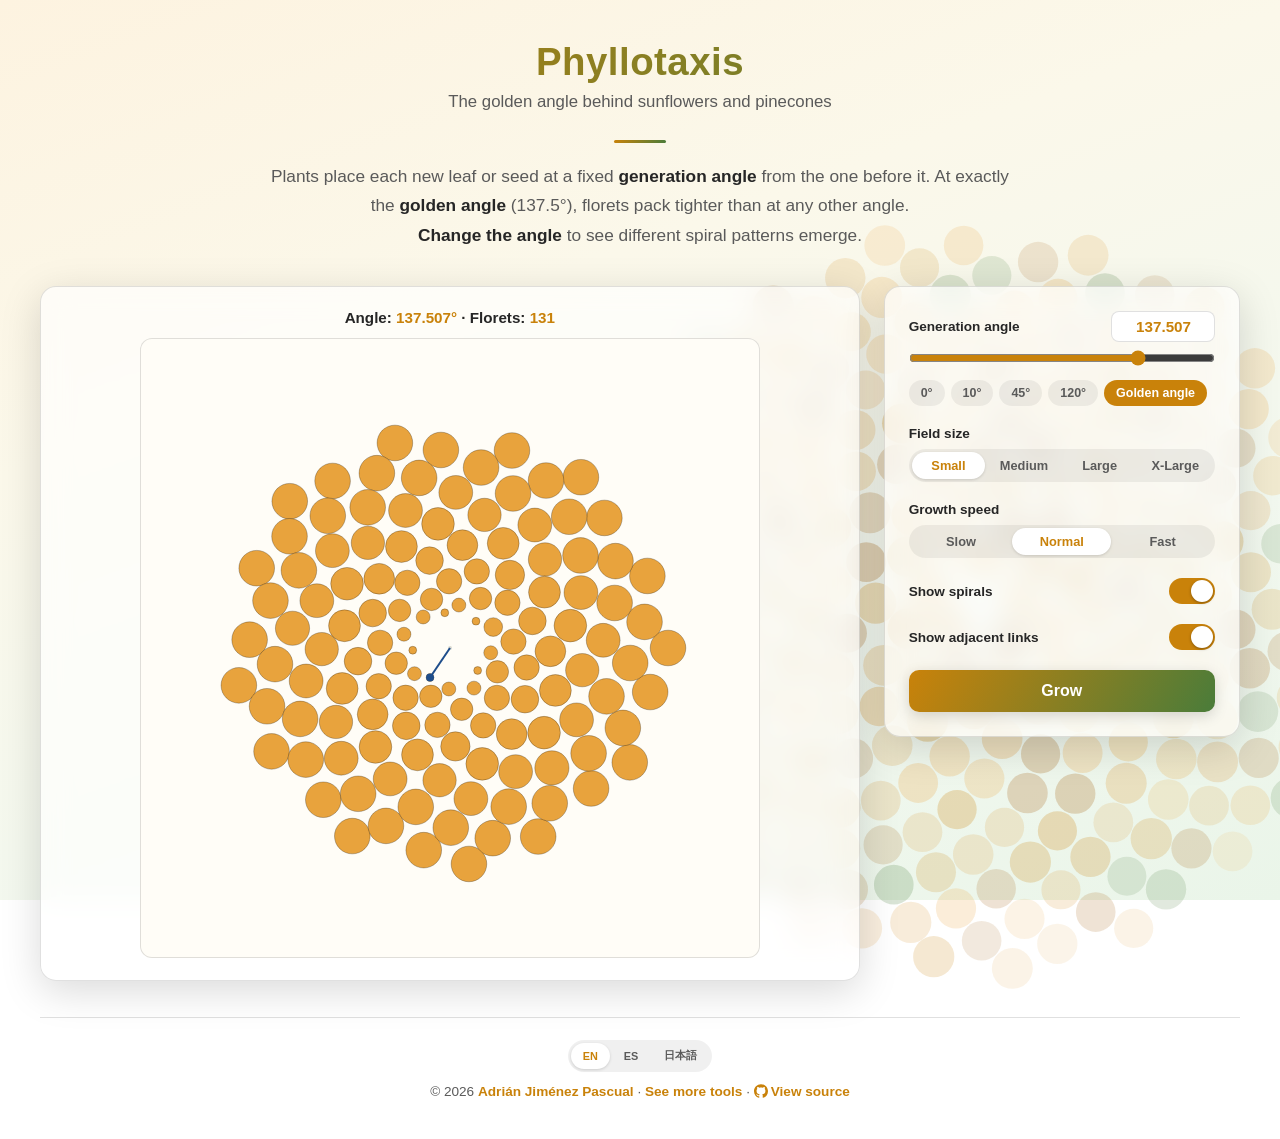
==== commit 2b4e96b8: "Phyllotaxis: add GitHub source link to footer Now that this app lives in a public repo, link back to" ====
--- a/phyllotaxis/index.html
+++ b/phyllotaxis/index.html
@@ -387,6 +387,14 @@
             text-decoration: underline;
         }
 
+        footer a.source-link svg {
+            width: 14px;
+            height: 14px;
+            fill: currentColor;
+            vertical-align: -2px;
+            margin-right: 3px;
+        }
+
         @media screen and (max-width: 860px) {
             .main-grid {
                 grid-template-columns: 1fr;
@@ -470,6 +478,8 @@
                 <a href="https://dirdam.github.io" target="_blank" rel="noopener noreferrer">Adri&aacute;n Jim&eacute;nez Pascual</a>
                 &middot;
                 <a href="https://dirdam.squadro.app" target="_blank" rel="noopener noreferrer" data-i18n="seeMoreTools">See more tools</a>
+                &middot;
+                <a href="https://github.com/dirdam/math/tree/main/phyllotaxis" target="_blank" rel="noopener noreferrer" class="source-link"><svg viewBox="0 0 24 24" aria-hidden="true"><path d="M12 .297c-6.63 0-12 5.373-12 12 0 5.303 3.438 9.8 8.205 11.385.6.113.82-.258.82-.577 0-.285-.01-1.04-.015-2.04-3.338.724-4.042-1.61-4.042-1.61C4.422 18.07 3.633 17.7 3.633 17.7c-1.087-.744.084-.729.084-.729 1.205.084 1.838 1.236 1.838 1.236 1.07 1.835 2.809 1.305 3.495.998.108-.776.417-1.305.76-1.605-2.665-.3-5.466-1.332-5.466-5.93 0-1.31.465-2.38 1.235-3.22-.135-.303-.54-1.523.105-3.176 0 0 1.005-.322 3.3 1.23.96-.267 1.98-.399 3-.405 1.02.006 2.04.138 3 .405 2.28-1.552 3.285-1.23 3.285-1.23.645 1.653.24 2.873.12 3.176.765.84 1.23 1.91 1.23 3.22 0 4.61-2.805 5.625-5.475 5.92.42.36.81 1.096.81 2.22 0 1.606-.015 2.896-.015 3.286 0 .315.21.69.825.57C20.565 22.092 24 17.592 24 12.297c0-6.627-5.373-12-12-12"/></svg><span data-i18n="viewSource">View source</span></a>
             </p>
         </footer>
     </div>
@@ -506,6 +516,7 @@
                 growButton: 'Grow',
                 canvasTitle: 'Angle: <strong>{angle}°</strong> &middot; Florets: <strong>{n}</strong>',
                 seeMoreTools: 'See more tools',
+                viewSource: 'View source',
             },
             es: {
                 browserTabTitle: 'Filotaxis',
@@ -528,6 +539,7 @@
                 growButton: 'Crecer',
                 canvasTitle: 'Ángulo: <strong>{angle}°</strong> &middot; Flósculos: <strong>{n}</strong>',
                 seeMoreTools: 'Ver más herramientas',
+                viewSource: 'Ver código fuente',
             },
             ja: {
                 browserTabTitle: 'フィロタキシス',
@@ -550,6 +562,7 @@
                 growButton: '育てる',
                 canvasTitle: '角度: <strong>{angle}°</strong>　・　小花の数: <strong>{n}</strong>',
                 seeMoreTools: '他のツールを見る',
+                viewSource: 'ソースを見る',
             },
         };
 
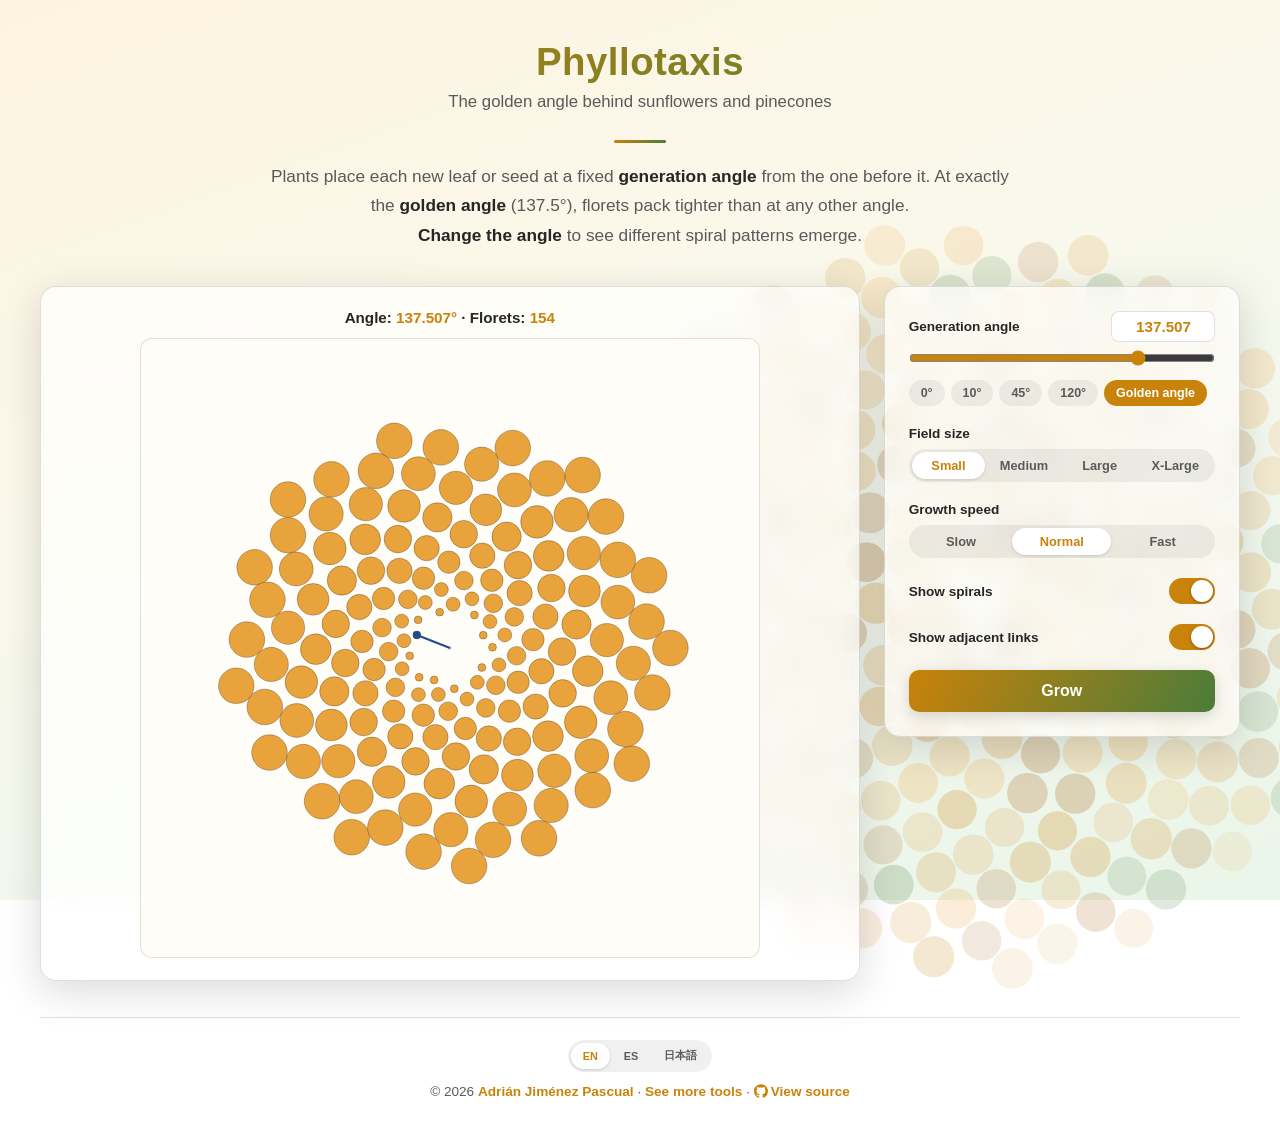
==== commit e2b05c17: "Refactor each html" ====
--- a/phyllotaxis/index.html
+++ b/phyllotaxis/index.html
@@ -11,402 +11,7 @@
     <meta name="apple-mobile-web-app-status-bar-style" content="black-translucent">
     <meta name="apple-mobile-web-app-title" content="Phyllotaxis">
     <link rel="apple-touch-icon" href="[data-uri]">
-    <style>
-        * {
-            margin: 0;
-            padding: 0;
-            box-sizing: border-box;
-        }
-
-        :root {
-            --accent: #c9820a;
-            --accent-2: #4a7c3a;
-            --panel-bg: rgba(255, 255, 255, 0.66);
-            --panel-border: rgba(0, 0, 0, 0.12);
-            --text-main: #262626;
-            --text-dim: #5a5a5a;
-        }
-
-        body {
-            font-family: -apple-system, BlinkMacSystemFont, 'Segoe UI', Roboto, Oxygen, Ubuntu, Cantarell, sans-serif;
-            color: var(--text-main);
-            padding: 40px 20px;
-            overflow-x: hidden;
-            /* A warm field-of-sunflowers wash, plus an actual sunflower seed
-               head peeking from the corner: an SVG of ~230 circles placed by
-               running this app's own golden-angle packing algorithm (not a
-               approximation) at a larger field size, in the same floret
-               palette as the canvas, so the page background echoes the
-               app's own subject rather than being generic decoration. */
-            background-image:
-                url("data:image/svg+xml,%3Csvg%20xmlns%3D%22http%3A//www.w3.org/2000/svg%22%20width%3D%22700%22%20height%3D%22700%22%20viewBox%3D%220%200%20700%20700%22%3E%3Ccircle%20cx%3D%22667.4%22%20cy%3D%22350.0%22%20r%3D%2216.82%22%20fill%3D%22%23d99a3e%22%20fill-opacity%3D%220.144%22/%3E%3Ccircle%20cx%3D%22117.2%22%20cy%3D%22136.8%22%20r%3D%2217.23%22%20fill%3D%22%234a7c3a%22%20fill-opacity%3D%220.106%22/%3E%3Ccircle%20cx%3D%22377.6%22%20cy%3D%22664.5%22%20r%3D%2217.46%22%20fill%3D%22%23d99a3e%22%20fill-opacity%3D%220.122%22/%3E%3Ccircle%20cx%3D%22541.7%22%20cy%3D%2299.9%22%20r%3D%2217.14%22%20fill%3D%22%23c9820a%22%20fill-opacity%3D%220.145%22/%3E%3Ccircle%20cx%3D%2240.2%22%20cy%3D%22404.8%22%20r%3D%2216.82%22%20fill%3D%22%23d99a3e%22%20fill-opacity%3D%220.114%22/%3E%3Ccircle%20cx%3D%22615.5%22%20cy%3D%22518.9%22%20r%3D%2217.36%22%20fill%3D%22%234a7c3a%22%20fill-opacity%3D%220.155%22/%3E%3Ccircle%20cx%3D%22268.7%22%20cy%3D%2247.4%22%20r%3D%2217.37%22%20fill%3D%22%23e8a33d%22%20fill-opacity%3D%220.150%22/%3E%3Ccircle%20cx%3D%22205.6%22%20cy%3D%22628.1%22%20r%3D%2217.44%22%20fill%3D%22%23d99a3e%22%20fill-opacity%3D%220.124%22/%3E%3Ccircle%20cx%3D%22644.3%22%20cy%3D%22242.5%22%20r%3D%2217.33%22%20fill%3D%22%23d99a3e%22%20fill-opacity%3D%220.176%22/%3E%3Ccircle%20cx%3D%2263.9%22%20cy%3D%22231.9%22%20r%3D%2217.59%22%20fill%3D%22%23e8a33d%22%20fill-opacity%3D%220.116%22/%3E%3Ccircle%20cx%3D%22481.2%22%20cy%3D%22630.3%22%20r%3D%2216.72%22%20fill%3D%22%23d99a3e%22%20fill-opacity%3D%220.122%22/%3E%3Ccircle%20cx%3D%22442.3%22%20cy%3D%2255.7%22%20r%3D%2217.40%22%20fill%3D%22%23d99a3e%22%20fill-opacity%3D%220.174%22/%3E%3Ccircle%20cx%3D%2283.2%22%20cy%3D%22504.6%22%20r%3D%2217.18%22%20fill%3D%22%23c9820a%22%20fill-opacity%3D%220.148%22/%3E%3Ccircle%20cx%3D%22651.2%22%20cy%3D%22416.2%22%20r%3D%2217.53%22%20fill%3D%22%23a86a20%22%20fill-opacity%3D%220.160%22/%3E%3Ccircle%20cx%3D%22173.4%22%20cy%3D%2298.9%22%20r%3D%2217.62%22%20fill%3D%22%23a86a20%22%20fill-opacity%3D%220.160%22/%3E%3Ccircle%20cx%3D%22310.5%22%20cy%3D%22654.5%22%20r%3D%2217.59%22%20fill%3D%22%23c9820a%22%20fill-opacity%3D%220.179%22/%3E%3Ccircle%20cx%3D%22584.7%22%20cy%3D%22152.2%22%20r%3D%2217.24%22%20fill%3D%22%23e8a33d%22%20fill-opacity%3D%220.186%22/%3E%3Ccircle%20cx%3D%2246.0%22%20cy%3D%22337.4%22%20r%3D%2216.64%22%20fill%3D%22%23e8a33d%22%20fill-opacity%3D%220.177%22/%3E%3Ccircle%20cx%3D%22565.6%22%20cy%3D%22564.6%22%20r%3D%2216.94%22%20fill%3D%22%23e8a33d%22%20fill-opacity%3D%220.114%22/%3E%3Ccircle%20cx%3D%22336.0%22%20cy%3D%2247.3%22%20r%3D%2216.88%22%20fill%3D%22%23e8a33d%22%20fill-opacity%3D%220.171%22/%3E%3Ccircle%20cx%3D%22155.8%22%20cy%3D%22582.7%22%20r%3D%2217.21%22%20fill%3D%22%23a86a20%22%20fill-opacity%3D%220.170%22/%3E%3Ccircle%20cx%3D%22650.3%22%20cy%3D%22309.6%22%20r%3D%2217.15%22%20fill%3D%22%23c9820a%22%20fill-opacity%3D%220.183%22/%3E%3Ccircle%20cx%3D%22103.0%22%20cy%3D%22178.2%22%20r%3D%2217.63%22%20fill%3D%22%234a7c3a%22%20fill-opacity%3D%220.135%22/%3E%3Ccircle%20cx%3D%22416.0%22%20cy%3D%22643.5%22%20r%3D%2217.21%22%20fill%3D%22%23d99a3e%22%20fill-opacity%3D%220.113%22/%3E%3Ccircle%20cx%3D%22499.2%22%20cy%3D%2289.6%22%20r%3D%2216.88%22%20fill%3D%22%23a86a20%22%20fill-opacity%3D%220.132%22/%3E%3Ccircle%20cx%3D%2264.6%22%20cy%3D%22441.0%22%20r%3D%2216.90%22%20fill%3D%22%23d99a3e%22%20fill-opacity%3D%220.188%22/%3E%3Ccircle%20cx%3D%22621.9%22%20cy%3D%22475.6%22%20r%3D%2216.97%22%20fill%3D%22%23e8a33d%22%20fill-opacity%3D%220.181%22/%3E%3Ccircle%20cx%3D%22235.0%22%20cy%3D%2275.2%22%20r%3D%2217.23%22%20fill%3D%22%23d99a3e%22%20fill-opacity%3D%220.188%22/%3E%3Ccircle%20cx%3D%22249.2%22%20cy%3D%22630.3%22%20r%3D%2217.24%22%20fill%3D%22%23d99a3e%22%20fill-opacity%3D%220.170%22/%3E%3Ccircle%20cx%3D%22613.7%22%20cy%3D%22211.4%22%20r%3D%2217.61%22%20fill%3D%22%23e8a33d%22%20fill-opacity%3D%220.154%22/%3E%3Ccircle%20cx%3D%2266.0%22%20cy%3D%22275.1%22%20r%3D%2217.41%22%20fill%3D%22%23d99a3e%22%20fill-opacity%3D%220.194%22/%3E%3Ccircle%20cx%3D%22508.8%22%20cy%3D%22597.0%22%20r%3D%2217.22%22%20fill%3D%22%234a7c3a%22%20fill-opacity%3D%220.165%22/%3E%3Ccircle%20cx%3D%22399.6%22%20cy%3D%2261.5%22%20r%3D%2217.24%22%20fill%3D%22%23a86a20%22%20fill-opacity%3D%220.153%22/%3E%3Ccircle%20cx%3D%22118.6%22%20cy%3D%22529.2%22%20r%3D%2217.22%22%20fill%3D%22%23e8a33d%22%20fill-opacity%3D%220.138%22/%3E%3Ccircle%20cx%3D%22641.7%22%20cy%3D%22374.2%22%20r%3D%2217.58%22%20fill%3D%22%23d99a3e%22%20fill-opacity%3D%220.117%22/%3E%3Ccircle%20cx%3D%22152.5%22%20cy%3D%22136.5%22%20r%3D%2216.89%22%20fill%3D%22%23c9820a%22%20fill-opacity%3D%220.165%22/%3E%3Ccircle%20cx%3D%22351.4%22%20cy%3D%22640.9%22%20r%3D%2216.90%22%20fill%3D%22%23a86a20%22%20fill-opacity%3D%220.146%22/%3E%3Ccircle%20cx%3D%22545.0%22%20cy%3D%22135.0%22%20r%3D%2217.40%22%20fill%3D%22%23c9820a%22%20fill-opacity%3D%220.125%22/%3E%3Ccircle%20cx%3D%2261.5%22%20cy%3D%22376.7%22%20r%3D%2216.90%22%20fill%3D%22%23c9820a%22%20fill-opacity%3D%220.135%22/%3E%3Ccircle%20cx%3D%22580.8%22%20cy%3D%22525.2%22%20r%3D%2216.92%22%20fill%3D%22%23e8a33d%22%20fill-opacity%3D%220.172%22/%3E%3Ccircle%20cx%3D%22298.4%22%20cy%3D%2266.4%22%20r%3D%2216.68%22%20fill%3D%22%23c9820a%22%20fill-opacity%3D%220.144%22/%3E%3Ccircle%20cx%3D%22196.4%22%20cy%3D%22594.0%22%20r%3D%2217.04%22%20fill%3D%22%23a86a20%22%20fill-opacity%3D%220.187%22/%3E%3Ccircle%20cx%3D%22628.0%22%20cy%3D%22273.8%22%20r%3D%2217.36%22%20fill%3D%22%23a86a20%22%20fill-opacity%3D%220.136%22/%3E%3Ccircle%20cx%3D%2297.2%22%20cy%3D%22220.3%22%20r%3D%2216.81%22%20fill%3D%22%23c9820a%22%20fill-opacity%3D%220.131%22/%3E%3Ccircle%20cx%3D%22448.8%22%20cy%3D%22616.4%22%20r%3D%2216.91%22%20fill%3D%22%23a86a20%22%20fill-opacity%3D%220.188%22/%3E%3Ccircle%20cx%3D%22456.7%22%20cy%3D%2287.9%22%20r%3D%2216.93%22%20fill%3D%22%234a7c3a%22%20fill-opacity%3D%220.188%22/%3E%3Ccircle%20cx%3D%2294.3%22%20cy%3D%22471.2%22%20r%3D%2217.23%22%20fill%3D%22%23a86a20%22%20fill-opacity%3D%220.169%22/%3E%3Ccircle%20cx%3D%22620.4%22%20cy%3D%22433.4%22%20r%3D%2217.06%22%20fill%3D%22%23d99a3e%22%20fill-opacity%3D%220.172%22/%3E%3Ccircle%20cx%3D%22207.7%22%20cy%3D%22107.2%22%20r%3D%2216.61%22%20fill%3D%22%23d99a3e%22%20fill-opacity%3D%220.156%22/%3E%3Ccircle%20cx%3D%22290.9%22%20cy%3D%22625.2%22%20r%3D%2217.57%22%20fill%3D%22%23d99a3e%22%20fill-opacity%3D%220.193%22/%3E%3Ccircle%20cx%3D%22579.4%22%20cy%3D%22187.0%22%20r%3D%2217.16%22%20fill%3D%22%23e8a33d%22%20fill-opacity%3D%220.202%22/%3E%3Ccircle%20cx%3D%2273.7%22%20cy%3D%22315.6%22%20r%3D%2217.36%22%20fill%3D%22%23a86a20%22%20fill-opacity%3D%220.191%22/%3E%3Ccircle%20cx%3D%22530.5%22%20cy%3D%22562.0%22%20r%3D%2217.15%22%20fill%3D%22%23a86a20%22%20fill-opacity%3D%220.196%22/%3E%3Ccircle%20cx%3D%22360.1%22%20cy%3D%2273.0%22%20r%3D%2216.70%22%20fill%3D%22%234a7c3a%22%20fill-opacity%3D%220.145%22/%3E%3Ccircle%20cx%3D%22155.5%22%20cy%3D%22547.4%22%20r%3D%2217.42%22%20fill%3D%22%23d99a3e%22%20fill-opacity%3D%220.166%22/%3E%3Ccircle%20cx%3D%22626.8%22%20cy%3D%22335.8%22%20r%3D%2217.18%22%20fill%3D%22%23c9820a%22%20fill-opacity%3D%220.126%22/%3E%3Ccircle%20cx%3D%22138.1%22%20cy%3D%22174.9%22%20r%3D%2217.10%22%20fill%3D%22%234a7c3a%22%20fill-opacity%3D%220.146%22/%3E%3Ccircle%20cx%3D%22388.0%22%20cy%3D%22622.2%22%20r%3D%2217.14%22%20fill%3D%22%23e8a33d%22%20fill-opacity%3D%220.131%22/%3E%3Ccircle%20cx%3D%22505.4%22%20cy%3D%22124.3%22%20r%3D%2216.93%22%20fill%3D%22%23d99a3e%22%20fill-opacity%3D%220.147%22/%3E%3Ccircle%20cx%3D%2283.6%22%20cy%3D%22411.3%22%20r%3D%2217.43%22%20fill%3D%22%23e8a33d%22%20fill-opacity%3D%220.133%22/%3E%3Ccircle%20cx%3D%22587.9%22%20cy%3D%22484.8%22%20r%3D%2217.14%22%20fill%3D%22%23a86a20%22%20fill-opacity%3D%220.193%22/%3E%3Ccircle%20cx%3D%22266.2%22%20cy%3D%2291.7%22%20r%3D%2217.55%22%20fill%3D%22%23e8a33d%22%20fill-opacity%3D%220.193%22/%3E%3Ccircle%20cx%3D%22237.3%22%20cy%3D%22597.1%22%20r%3D%2217.09%22%20fill%3D%22%23a86a20%22%20fill-opacity%3D%220.175%22/%3E%3Ccircle%20cx%3D%22600.0%22%20cy%3D%22243.9%22%20r%3D%2216.83%22%20fill%3D%22%23e8a33d%22%20fill-opacity%3D%220.178%22/%3E%3Ccircle%20cx%3D%2298.2%22%20cy%3D%22260.8%22%20r%3D%2217.07%22%20fill%3D%22%234a7c3a%22%20fill-opacity%3D%220.194%22/%3E%3Ccircle%20cx%3D%22475.4%22%20cy%3D%22585.8%22%20r%3D%2216.63%22%20fill%3D%22%234a7c3a%22%20fill-opacity%3D%220.142%22/%3E%3Ccircle%20cx%3D%22416.6%22%20cy%3D%2292.4%22%20r%3D%2216.64%22%20fill%3D%22%23e8a33d%22%20fill-opacity%3D%220.210%22/%3E%3Ccircle%20cx%3D%22126.9%22%20cy%3D%22495.0%22%20r%3D%2217.12%22%20fill%3D%22%23e8a33d%22%20fill-opacity%3D%220.172%22/%3E%3Ccircle%20cx%3D%22612.4%22%20cy%3D%22393.8%22%20r%3D%2216.94%22%20fill%3D%22%23a86a20%22%20fill-opacity%3D%220.184%22/%3E%3Ccircle%20cx%3D%22187.3%22%20cy%3D%22142.0%22%20r%3D%2216.85%22%20fill%3D%22%23c9820a%22%20fill-opacity%3D%220.213%22/%3E%3Ccircle%20cx%3D%22329.5%22%20cy%3D%22613.3%22%20r%3D%2217.16%22%20fill%3D%22%23e8a33d%22%20fill-opacity%3D%220.191%22/%3E%3Ccircle%20cx%3D%22542.5%22%20cy%3D%22170.2%22%20r%3D%2217.17%22%20fill%3D%22%23d99a3e%22%20fill-opacity%3D%220.137%22/%3E%3Ccircle%20cx%3D%2287.2%22%20cy%3D%22352.6%22%20r%3D%2217.25%22%20fill%3D%22%23e8a33d%22%20fill-opacity%3D%220.138%22/%3E%3Ccircle%20cx%3D%22545.5%22%20cy%3D%22525.6%22%20r%3D%2216.97%22%20fill%3D%22%23d99a3e%22%20fill-opacity%3D%220.174%22/%3E%3Ccircle%20cx%3D%22324.6%22%20cy%3D%2289.9%22%20r%3D%2217.58%22%20fill%3D%22%234a7c3a%22%20fill-opacity%3D%220.169%22/%3E%3Ccircle%20cx%3D%22193.0%22%20cy%3D%22558.9%22%20r%3D%2216.80%22%20fill%3D%22%23d99a3e%22%20fill-opacity%3D%220.157%22/%3E%3Ccircle%20cx%3D%22606.9%22%20cy%3D%22302.0%22%20r%3D%2216.81%22%20fill%3D%22%234a7c3a%22%20fill-opacity%3D%220.146%22/%3E%3Ccircle%20cx%3D%22132.0%22%20cy%3D%22214.3%22%20r%3D%2216.92%22%20fill%3D%22%23a86a20%22%20fill-opacity%3D%220.216%22/%3E%3Ccircle%20cx%3D%22419.1%22%20cy%3D%22597.4%22%20r%3D%2216.70%22%20fill%3D%22%23d99a3e%22%20fill-opacity%3D%220.193%22/%3E%3Ccircle%20cx%3D%22465.6%22%20cy%3D%22122.0%22%20r%3D%2217.28%22%20fill%3D%22%23e8a33d%22%20fill-opacity%3D%220.198%22/%3E%3Ccircle%20cx%3D%22110.8%22%20cy%3D%22440.0%22%20r%3D%2217.43%22%20fill%3D%22%23c9820a%22%20fill-opacity%3D%220.196%22/%3E%3Ccircle%20cx%3D%22587.2%22%20cy%3D%22445.2%22%20r%3D%2217.39%22%20fill%3D%22%234a7c3a%22%20fill-opacity%3D%220.142%22/%3E%3Ccircle%20cx%3D%22240.1%22%20cy%3D%22121.0%22%20r%3D%2216.68%22%20fill%3D%22%23e8a33d%22%20fill-opacity%3D%220.210%22/%3E%3Ccircle%20cx%3D%22276.4%22%20cy%3D%22593.0%22%20r%3D%2216.93%22%20fill%3D%22%234a7c3a%22%20fill-opacity%3D%220.208%22/%3E%3Ccircle%20cx%3D%22568.5%22%20cy%3D%22220.5%22%20r%3D%2216.69%22%20fill%3D%22%23a86a20%22%20fill-opacity%3D%220.179%22/%3E%3Ccircle%20cx%3D%22104.6%22%20cy%3D%22298.5%22%20r%3D%2217.18%22%20fill%3D%22%23e8a33d%22%20fill-opacity%3D%220.206%22/%3E%3Ccircle%20cx%3D%22496.2%22%20cy%3D%22553.7%22%20r%3D%2217.63%22%20fill%3D%22%23c9820a%22%20fill-opacity%3D%220.187%22/%3E%3Ccircle%20cx%3D%22379.6%22%20cy%3D%22102.4%22%20r%3D%2216.68%22%20fill%3D%22%23e8a33d%22%20fill-opacity%3D%220.203%22/%3E%3Ccircle%20cx%3D%22160.9%22%20cy%3D%22512.6%22%20r%3D%2217.15%22%20fill%3D%22%23c9820a%22%20fill-opacity%3D%220.212%22/%3E%3Ccircle%20cx%3D%22599.3%22%20cy%3D%22357.9%22%20r%3D%2217.45%22%20fill%3D%22%23c9820a%22%20fill-opacity%3D%220.162%22/%3E%3Ccircle%20cx%3D%22173.3%22%20cy%3D%22177.6%22%20r%3D%2217.25%22%20fill%3D%22%23d99a3e%22%20fill-opacity%3D%220.181%22/%3E%3Ccircle%20cx%3D%22363.8%22%20cy%3D%22596.5%22%20r%3D%2216.84%22%20fill%3D%22%23a86a20%22%20fill-opacity%3D%220.192%22/%3E%3Ccircle%20cx%3D%22505.8%22%20cy%3D%22159.5%22%20r%3D%2217.16%22%20fill%3D%22%23d99a3e%22%20fill-opacity%3D%220.222%22/%3E%3Ccircle%20cx%3D%22107.2%22%20cy%3D%22385.1%22%20r%3D%2217.10%22%20fill%3D%22%23d99a3e%22%20fill-opacity%3D%220.223%22/%3E%3Ccircle%20cx%3D%22552.8%22%20cy%3D%22488.2%22%20r%3D%2217.46%22%20fill%3D%22%23d99a3e%22%20fill-opacity%3D%220.223%22/%3E%3Ccircle%20cx%3D%22294.3%22%20cy%3D%22113.0%22%20r%3D%2217.30%22%20fill%3D%22%23d99a3e%22%20fill-opacity%3D%220.207%22/%3E%3Ccircle%20cx%3D%22231.0%22%20cy%3D%22562.4%22%20r%3D%2216.74%22%20fill%3D%22%23c9820a%22%20fill-opacity%3D%220.179%22/%3E%3Ccircle%20cx%3D%22581.2%22%20cy%3D%22273.7%22%20r%3D%2216.74%22%20fill%3D%22%23d99a3e%22%20fill-opacity%3D%220.186%22/%3E%3Ccircle%20cx%3D%22132.4%22%20cy%3D%22252.0%22%20r%3D%2217.54%22%20fill%3D%22%23d99a3e%22%20fill-opacity%3D%220.191%22/%3E%3Ccircle%20cx%3D%22444.3%22%20cy%3D%22569.3%22%20r%3D%2217.19%22%20fill%3D%22%23c9820a%22%20fill-opacity%3D%220.218%22/%3E%3Ccircle%20cx%3D%22428.2%22%20cy%3D%22125.7%22%20r%3D%2216.85%22%20fill%3D%22%23a86a20%22%20fill-opacity%3D%220.166%22/%3E%3Ccircle%20cx%3D%22140.8%22%20cy%3D%22462.6%22%20r%3D%2217.56%22%20fill%3D%22%23a86a20%22%20fill-opacity%3D%220.218%22/%3E%3Ccircle%20cx%3D%22580.3%22%20cy%3D%22408.3%22%20r%3D%2217.28%22%20fill%3D%22%23a86a20%22%20fill-opacity%3D%220.219%22/%3E%3Ccircle%20cx%3D%22220.7%22%20cy%3D%22153.2%22%20r%3D%2217.51%22%20fill%3D%22%23a86a20%22%20fill-opacity%3D%220.176%22/%3E%3Ccircle%20cx%3D%22312.4%22%20cy%3D%22582.4%22%20r%3D%2217.08%22%20fill%3D%22%23c9820a%22%20fill-opacity%3D%220.182%22/%3E%3Ccircle%20cx%3D%22534.2%22%20cy%3D%22204.5%22%20r%3D%2217.17%22%20fill%3D%22%23d99a3e%22%20fill-opacity%3D%220.171%22/%3E%3Ccircle%20cx%3D%22116.5%22%20cy%3D%22332.9%22%20r%3D%2217.39%22%20fill%3D%22%23d99a3e%22%20fill-opacity%3D%220.164%22/%3E%3Ccircle%20cx%3D%22510.7%22%20cy%3D%22520.3%22%20r%3D%2217.31%22%20fill%3D%22%23e8a33d%22%20fill-opacity%3D%220.169%22/%3E%3Ccircle%20cx%3D%22346.6%22%20cy%3D%22117.5%22%20r%3D%2217.08%22%20fill%3D%22%23d99a3e%22%20fill-opacity%3D%220.211%22/%3E%3Ccircle%20cx%3D%22195.5%22%20cy%3D%22523.7%22%20r%3D%2217.40%22%20fill%3D%22%23e8a33d%22%20fill-opacity%3D%220.224%22/%3E%3Ccircle%20cx%3D%22581.3%22%20cy%3D%22326.3%22%20r%3D%2217.07%22%20fill%3D%22%23c9820a%22%20fill-opacity%3D%220.172%22/%3E%3Ccircle%20cx%3D%22167.2%22%20cy%3D%22214.1%22%20r%3D%2217.26%22%20fill%3D%22%23e8a33d%22%20fill-opacity%3D%220.219%22/%3E%3Ccircle%20cx%3D%22393.0%22%20cy%3D%22573.7%22%20r%3D%2217.59%22%20fill%3D%22%23c9820a%22%20fill-opacity%3D%220.225%22/%3E%3Ccircle%20cx%3D%22468.7%22%20cy%3D%22157.2%22%20r%3D%2217.51%22%20fill%3D%22%23c9820a%22%20fill-opacity%3D%220.219%22/%3E%3Ccircle%20cx%3D%22132.2%22%20cy%3D%22412.0%22%20r%3D%2216.77%22%20fill%3D%22%23e8a33d%22%20fill-opacity%3D%220.214%22/%3E%3Ccircle%20cx%3D%22552.5%22%20cy%3D%22451.4%22%20r%3D%2217.52%22%20fill%3D%22%23e8a33d%22%20fill-opacity%3D%220.178%22/%3E%3Ccircle%20cx%3D%22269.8%22%20cy%3D%22140.0%22%20r%3D%2216.90%22%20fill%3D%22%23e8a33d%22%20fill-opacity%3D%220.192%22/%3E%3Ccircle%20cx%3D%22267.3%22%20cy%3D%22559.0%22%20r%3D%2216.70%22%20fill%3D%22%23a86a20%22%20fill-opacity%3D%220.180%22/%3E%3Ccircle%20cx%3D%22552.1%22%20cy%3D%22251.8%22%20r%3D%2216.61%22%20fill%3D%22%23a86a20%22%20fill-opacity%3D%220.195%22/%3E%3Ccircle%20cx%3D%22137.8%22%20cy%3D%22286.8%22%20r%3D%2216.58%22%20fill%3D%22%23d99a3e%22%20fill-opacity%3D%220.187%22/%3E%3Ccircle%20cx%3D%22463.8%22%20cy%3D%22539.9%22%20r%3D%2216.97%22%20fill%3D%22%23d99a3e%22%20fill-opacity%3D%220.167%22/%3E%3Ccircle%20cx%3D%22394.1%22%20cy%3D%22134.5%22%20r%3D%2216.99%22%20fill%3D%22%23e8a33d%22%20fill-opacity%3D%220.205%22/%3E%3Ccircle%20cx%3D%22172.0%22%20cy%3D%22479.1%22%20r%3D%2217.51%22%20fill%3D%22%23d99a3e%22%20fill-opacity%3D%220.168%22/%3E%3Ccircle%20cx%3D%22568.5%22%20cy%3D%22375.1%22%20r%3D%2216.69%22%20fill%3D%22%23a86a20%22%20fill-opacity%3D%220.232%22/%3E%3Ccircle%20cx%3D%22207.6%22%20cy%3D%22185.9%22%20r%3D%2216.67%22%20fill%3D%22%23a86a20%22%20fill-opacity%3D%220.238%22/%3E%3Ccircle%20cx%3D%22344.2%22%20cy%3D%22567.2%22%20r%3D%2217.29%22%20fill%3D%22%23d99a3e%22%20fill-opacity%3D%220.193%22/%3E%3Ccircle%20cx%3D%22500.4%22%20cy%3D%22194.4%22%20r%3D%2216.88%22%20fill%3D%22%23a86a20%22%20fill-opacity%3D%220.218%22/%3E%3Ccircle%20cx%3D%22134.7%22%20cy%3D%22363.1%22%20r%3D%2216.69%22%20fill%3D%22%23a86a20%22%20fill-opacity%3D%220.240%22/%3E%3Ccircle%20cx%3D%22517.6%22%20cy%3D%22485.7%22%20r%3D%2217.28%22%20fill%3D%22%23e8a33d%22%20fill-opacity%3D%220.207%22/%3E%3Ccircle%20cx%3D%22318.4%22%20cy%3D%22138.7%22%20r%3D%2217.28%22%20fill%3D%22%23e8a33d%22%20fill-opacity%3D%220.206%22/%3E%3Ccircle%20cx%3D%22230.6%22%20cy%3D%22527.2%22%20r%3D%2217.33%22%20fill%3D%22%23c9820a%22%20fill-opacity%3D%220.220%22/%3E%3Ccircle%20cx%3D%22557.7%22%20cy%3D%22300.1%22%20r%3D%2217.25%22%20fill%3D%22%23c9820a%22%20fill-opacity%3D%220.224%22/%3E%3Ccircle%20cx%3D%22168.2%22%20cy%3D%22249.3%22%20r%3D%2216.76%22%20fill%3D%22%23d99a3e%22%20fill-opacity%3D%220.240%22/%3E%3Ccircle%20cx%3D%22416.1%22%20cy%3D%22547.1%22%20r%3D%2216.70%22%20fill%3D%22%23c9820a%22%20fill-opacity%3D%220.244%22/%3E%3Ccircle%20cx%3D%22433.8%22%20cy%3D%22161.5%22%20r%3D%2217.55%22%20fill%3D%22%23d99a3e%22%20fill-opacity%3D%220.222%22/%3E%3Ccircle%20cx%3D%22160.9%22%20cy%3D%22432.4%22%20r%3D%2217.16%22%20fill%3D%22%23d99a3e%22%20fill-opacity%3D%220.222%22/%3E%3Ccircle%20cx%3D%22545.1%22%20cy%3D%22417.0%22%20r%3D%2217.08%22%20fill%3D%22%23e8a33d%22%20fill-opacity%3D%220.233%22/%3E%3Ccircle%20cx%3D%22252.4%22%20cy%3D%22170.7%22%20r%3D%2216.69%22%20fill%3D%22%23d99a3e%22%20fill-opacity%3D%220.186%22/%3E%3Ccircle%20cx%3D%22300.9%22%20cy%3D%22548.2%22%20r%3D%2216.95%22%20fill%3D%22%23d99a3e%22%20fill-opacity%3D%220.193%22/%3E%3Ccircle%20cx%3D%22520.1%22%20cy%3D%22237.1%22%20r%3D%2216.63%22%20fill%3D%22%23d99a3e%22%20fill-opacity%3D%220.182%22/%3E%3Ccircle%20cx%3D%22152.3%22%20cy%3D%22319.0%22%20r%3D%2217.11%22%20fill%3D%22%23a86a20%22%20fill-opacity%3D%220.194%22/%3E%3Ccircle%20cx%3D%22474.8%22%20cy%3D%22506.4%22%20r%3D%2217.50%22%20fill%3D%22%23d99a3e%22%20fill-opacity%3D%220.250%22/%3E%3Ccircle%20cx%3D%22363.5%22%20cy%3D%22152.1%22%20r%3D%2217.14%22%20fill%3D%22%23a86a20%22%20fill-opacity%3D%220.237%22/%3E%3Ccircle%20cx%3D%22206.4%22%20cy%3D%22486.8%22%20r%3D%2217.10%22%20fill%3D%22%23c9820a%22%20fill-opacity%3D%220.255%22/%3E%3Ccircle%20cx%3D%22548.3%22%20cy%3D%22346.1%22%20r%3D%2216.86%22%20fill%3D%22%23e8a33d%22%20fill-opacity%3D%220.183%22/%3E%3Ccircle%20cx%3D%22203.5%22%20cy%3D%22220.9%22%20r%3D%2217.17%22%20fill%3D%22%23e8a33d%22%20fill-opacity%3D%220.250%22/%3E%3Ccircle%20cx%3D%22370.9%22%20cy%3D%22544.1%22%20r%3D%2216.77%22%20fill%3D%22%23d99a3e%22%20fill-opacity%3D%220.192%22/%3E%3Ccircle%20cx%3D%22465.2%22%20cy%3D%22193.6%22%20r%3D%2217.28%22%20fill%3D%22%23c9820a%22%20fill-opacity%3D%220.209%22/%3E%3Ccircle%20cx%3D%22160.3%22%20cy%3D%22387.4%22%20r%3D%2217.20%22%20fill%3D%22%23d99a3e%22%20fill-opacity%3D%220.190%22/%3E%3Ccircle%20cx%3D%22515.1%22%20cy%3D%22450.6%22%20r%3D%2217.42%22%20fill%3D%22%23c9820a%22%20fill-opacity%3D%220.222%22/%3E%3Ccircle%20cx%3D%22296.8%22%20cy%3D%22166.6%22%20r%3D%2217.17%22%20fill%3D%22%23a86a20%22%20fill-opacity%3D%220.196%22/%3E%3Ccircle%20cx%3D%22265.3%22%20cy%3D%22521.2%22%20r%3D%2216.96%22%20fill%3D%22%23d99a3e%22%20fill-opacity%3D%220.203%22/%3E%3Ccircle%20cx%3D%22528.1%22%20cy%3D%22281.0%22%20r%3D%2217.51%22%20fill%3D%22%23d99a3e%22%20fill-opacity%3D%220.256%22/%3E%3Ccircle%20cx%3D%22178.4%22%20cy%3D%22283.1%22%20r%3D%2216.91%22%20fill%3D%22%23a86a20%22%20fill-opacity%3D%220.256%22/%3E%3Ccircle%20cx%3D%22431.3%22%20cy%3D%22515.3%22%20r%3D%2217.24%22%20fill%3D%22%23a86a20%22%20fill-opacity%3D%220.262%22/%3E%3Ccircle%20cx%3D%22401.2%22%20cy%3D%22175.0%22%20r%3D%2217.52%22%20fill%3D%22%23e8a33d%22%20fill-opacity%3D%220.239%22/%3E%3Ccircle%20cx%3D%22194.1%22%20cy%3D%22444.5%22%20r%3D%2217.21%22%20fill%3D%22%23e8a33d%22%20fill-opacity%3D%220.243%22/%3E%3Ccircle%20cx%3D%22528.8%22%20cy%3D%22385.7%22%20r%3D%2216.69%22%20fill%3D%22%23c9820a%22%20fill-opacity%3D%220.246%22/%3E%3Ccircle%20cx%3D%22243.7%22%20cy%3D%22204.8%22%20r%3D%2217.09%22%20fill%3D%22%23d99a3e%22%20fill-opacity%3D%220.229%22/%3E%3Ccircle%20cx%3D%22330.4%22%20cy%3D%22528.9%22%20r%3D%2216.78%22%20fill%3D%22%23c9820a%22%20fill-opacity%3D%220.249%22/%3E%3Ccircle%20cx%3D%22485.3%22%20cy%3D%22231.4%22%20r%3D%2216.61%22%20fill%3D%22%23d99a3e%22%20fill-opacity%3D%220.227%22/%3E%3Ccircle%20cx%3D%22174.8%22%20cy%3D%22346.2%22%20r%3D%2216.69%22%20fill%3D%22%23c9820a%22%20fill-opacity%3D%220.212%22/%3E%3Ccircle%20cx%3D%22476.6%22%20cy%3D%22471.2%22%20r%3D%2216.72%22%20fill%3D%22%23e8a33d%22%20fill-opacity%3D%220.253%22/%3E%3Ccircle%20cx%3D%22338.6%22%20cy%3D%22177.1%22%20r%3D%2216.60%22%20fill%3D%22%23e8a33d%22%20fill-opacity%3D%220.240%22/%3E%3Ccircle%20cx%3D%22241.6%22%20cy%3D%22485.2%22%20r%3D%2217.10%22%20fill%3D%22%23a86a20%22%20fill-opacity%3D%220.192%22/%3E%3Ccircle%20cx%3D%22521.3%22%20cy%3D%22323.5%22%20r%3D%2216.91%22%20fill%3D%22%23c9820a%22%20fill-opacity%3D%220.260%22/%3E%3Ccircle%20cx%3D%22208.8%22%20cy%3D%22255.8%22%20r%3D%2216.66%22%20fill%3D%22%23e8a33d%22%20fill-opacity%3D%220.260%22/%3E%3Ccircle%20cx%3D%22390.5%22%20cy%3D%22514.8%22%20r%3D%2217.33%22%20fill%3D%22%23a86a20%22%20fill-opacity%3D%220.252%22/%3E%3Ccircle%20cx%3D%22431.0%22%20cy%3D%22202.1%22%20r%3D%2217.63%22%20fill%3D%22%23e8a33d%22%20fill-opacity%3D%220.210%22/%3E%3Ccircle%20cx%3D%22191.4%22%20cy%3D%22404.0%22%20r%3D%2217.48%22%20fill%3D%22%23c9820a%22%20fill-opacity%3D%220.229%22/%3E%3Ccircle%20cx%3D%22503.5%22%20cy%3D%22417.3%22%20r%3D%2217.08%22%20fill%3D%22%23e8a33d%22%20fill-opacity%3D%220.203%22/%3E%3Ccircle%20cx%3D%22283.4%22%20cy%3D%22199.2%22%20r%3D%2217.00%22%20fill%3D%22%23c9820a%22%20fill-opacity%3D%220.264%22/%3E%3Ccircle%20cx%3D%22297.2%22%20cy%3D%22506.2%22%20r%3D%2216.99%22%20fill%3D%22%23e8a33d%22%20fill-opacity%3D%220.234%22/%3E%3Ccircle%20cx%3D%22494.4%22%20cy%3D%22270.5%22%20r%3D%2217.14%22%20fill%3D%22%23d99a3e%22%20fill-opacity%3D%220.230%22/%3E%3Ccircle%20cx%3D%22197.2%22%20cy%3D%22312.9%22%20r%3D%2216.89%22%20fill%3D%22%23d99a3e%22%20fill-opacity%3D%220.238%22/%3E%3Ccircle%20cx%3D%22437.6%22%20cy%3D%22480.6%22%20r%3D%2217.04%22%20fill%3D%22%23e8a33d%22%20fill-opacity%3D%220.237%22/%3E%3Ccircle%20cx%3D%22373.3%22%20cy%3D%22196.6%22%20r%3D%2217.33%22%20fill%3D%22%23a86a20%22%20fill-opacity%3D%220.232%22/%3E%3Ccircle%20cx%3D%22229.2%22%20cy%3D%22447.4%22%20r%3D%2217.05%22%20fill%3D%22%23d99a3e%22%20fill-opacity%3D%220.231%22/%3E%3Ccircle%20cx%3D%22504.9%22%20cy%3D%22359.8%22%20r%3D%2216.81%22%20fill%3D%22%23c9820a%22%20fill-opacity%3D%220.202%22/%3E%3Ccircle%20cx%3D%22244.3%22%20cy%3D%22240.1%22%20r%3D%2216.85%22%20fill%3D%22%23d99a3e%22%20fill-opacity%3D%220.233%22/%3E%3Ccircle%20cx%3D%22353.7%22%20cy%3D%22502.4%22%20r%3D%2217.14%22%20fill%3D%22%23e8a33d%22%20fill-opacity%3D%220.217%22/%3E%3Ccircle%20cx%3D%22450.2%22%20cy%3D%22235.1%22%20r%3D%2216.75%22%20fill%3D%22%23c9820a%22%20fill-opacity%3D%220.236%22/%3E%3Ccircle%20cx%3D%22203.6%22%20cy%3D%22366.5%22%20r%3D%2217.25%22%20fill%3D%22%23c9820a%22%20fill-opacity%3D%220.218%22/%3E%3Ccircle%20cx%3D%22469.1%22%20cy%3D%22436.7%22%20r%3D%2217.04%22%20fill%3D%22%23e8a33d%22%20fill-opacity%3D%220.222%22/%3E%3Ccircle%20cx%3D%22321.2%22%20cy%3D%22207.8%22%20r%3D%2217.00%22%20fill%3D%22%23e8a33d%22%20fill-opacity%3D%220.234%22/%3E%3Ccircle%20cx%3D%22275.1%22%20cy%3D%22474.3%22%20r%3D%2217.32%22%20fill%3D%22%23d99a3e%22%20fill-opacity%3D%220.213%22/%3E%3Ccircle%20cx%3D%22489.2%22%20cy%3D%22308.9%22%20r%3D%2216.61%22%20fill%3D%22%23c9820a%22%20fill-opacity%3D%220.248%22/%3E%3Ccircle%20cx%3D%22223.2%22%20cy%3D%22288.0%22%20r%3D%2216.83%22%20fill%3D%22%23c9820a%22%20fill-opacity%3D%220.242%22/%3E%3Ccircle%20cx%3D%22401.7%22%20cy%3D%22481.4%22%20r%3D%2216.75%22%20fill%3D%22%23a86a20%22%20fill-opacity%3D%220.261%22/%3E%3Ccircle%20cx%3D%22400.2%22%20cy%3D%22219.4%22%20r%3D%2217.54%22%20fill%3D%22%23a86a20%22%20fill-opacity%3D%220.259%22/%3E%3Ccircle%20cx%3D%22225.8%22%20cy%3D%22411.9%22%20r%3D%2216.86%22%20fill%3D%22%23d99a3e%22%20fill-opacity%3D%220.276%22/%3E%3Ccircle%20cx%3D%22483.4%22%20cy%3D%22388.3%22%20r%3D%2217.41%22%20fill%3D%22%23d99a3e%22%20fill-opacity%3D%220.289%22/%3E%3Ccircle%20cx%3D%22279.0%22%20cy%3D%22234.2%22%20r%3D%2216.84%22%20fill%3D%22%23a86a20%22%20fill-opacity%3D%220.236%22/%3E%3Ccircle%20cx%3D%22324.1%22%20cy%3D%22483.4%22%20r%3D%2217.24%22%20fill%3D%22%23e8a33d%22%20fill-opacity%3D%220.242%22/%3E%3Ccircle%20cx%3D%22459.2%22%20cy%3D%22269.2%22%20r%3D%2216.63%22%20fill%3D%22%23e8a33d%22%20fill-opacity%3D%220.249%22/%3E%3Ccircle%20cx%3D%22223.2%22%20cy%3D%22336.7%22%20r%3D%2217.20%22%20fill%3D%22%23e8a33d%22%20fill-opacity%3D%220.220%22/%3E%3Ccircle%20cx%3D%22434.5%22%20cy%3D%22445.5%22%20r%3D%2217.29%22%20fill%3D%22%23e8a33d%22%20fill-opacity%3D%220.221%22/%3E%3Ccircle%20cx%3D%22352.1%22%20cy%3D%22224.8%22%20r%3D%2217.08%22%20fill%3D%22%23a86a20%22%20fill-opacity%3D%220.236%22/%3E%3Ccircle%20cx%3D%22263.9%22%20cy%3D%22440.9%22%20r%3D%2216.78%22%20fill%3D%22%23d99a3e%22%20fill-opacity%3D%220.299%22/%3E%3Ccircle%20cx%3D%22474.9%22%20cy%3D%22341.2%22%20r%3D%2216.93%22%20fill%3D%22%23a86a20%22%20fill-opacity%3D%220.259%22/%3E%3Ccircle%20cx%3D%22256.1%22%20cy%3D%22275.5%22%20r%3D%2217.57%22%20fill%3D%22%23a86a20%22%20fill-opacity%3D%220.227%22/%3E%3Ccircle%20cx%3D%22368.9%22%20cy%3D%22468.4%22%20r%3D%2217.37%22%20fill%3D%22%23d99a3e%22%20fill-opacity%3D%220.275%22/%3E%3Ccircle%20cx%3D%22415.1%22%20cy%3D%22251.4%22%20r%3D%2216.66%22%20fill%3D%22%23d99a3e%22%20fill-opacity%3D%220.249%22/%3E%3Ccircle%20cx%3D%22236.8%22%20cy%3D%22378.4%22%20r%3D%2216.69%22%20fill%3D%22%23a86a20%22%20fill-opacity%3D%220.258%22/%3E%3Ccircle%20cx%3D%22452.6%22%20cy%3D%22405.5%22%20r%3D%2217.14%22%20fill%3D%22%23d99a3e%22%20fill-opacity%3D%220.289%22/%3E%3Ccircle%20cx%3D%22313.1%22%20cy%3D%22243.3%22%20r%3D%2216.76%22%20fill%3D%22%23d99a3e%22%20fill-opacity%3D%220.288%22/%3E%3Ccircle%20cx%3D%22305.2%22%20cy%3D%22453.6%22%20r%3D%2217.46%22%20fill%3D%22%23c9820a%22%20fill-opacity%3D%220.273%22/%3E%3Ccircle%20cx%3D%22453.0%22%20cy%3D%22303.9%22%20r%3D%2216.96%22%20fill%3D%22%23c9820a%22%20fill-opacity%3D%220.262%22/%3E%3Ccircle%20cx%3D%22252.9%22%20cy%3D%22317.7%22%20r%3D%2217.04%22%20fill%3D%22%23a86a20%22%20fill-opacity%3D%220.292%22/%3E%3Ccircle%20cx%3D%22399.8%22%20cy%3D%22439.4%22%20r%3D%2216.86%22%20fill%3D%22%23d99a3e%22%20fill-opacity%3D%220.249%22/%3E%3Ccircle%20cx%3D%22373.0%22%20cy%3D%22253.2%22%20r%3D%2217.58%22%20fill%3D%22%23c9820a%22%20fill-opacity%3D%220.241%22/%3E%3Ccircle%20cx%3D%22267.6%22%20cy%3D%22405.8%22%20r%3D%2217.32%22%20fill%3D%22%23d99a3e%22%20fill-opacity%3D%220.239%22/%3E%3Ccircle%20cx%3D%22448.5%22%20cy%3D%22364.5%22%20r%3D%2216.67%22%20fill%3D%22%23e8a33d%22%20fill-opacity%3D%220.293%22/%3E%3Ccircle%20cx%3D%22291.3%22%20cy%3D%22277.9%22%20r%3D%2216.91%22%20fill%3D%22%23e8a33d%22%20fill-opacity%3D%220.289%22/%3E%3Ccircle%20cx%3D%22344.6%22%20cy%3D%22442.8%22%20r%3D%2217.50%22%20fill%3D%22%23d99a3e%22%20fill-opacity%3D%220.311%22/%3E%3Ccircle%20cx%3D%22415.3%22%20cy%3D%22286.6%22%20r%3D%2217.07%22%20fill%3D%22%23a86a20%22%20fill-opacity%3D%220.312%22/%3E%3Ccircle%20cx%3D%22260.9%22%20cy%3D%22352.6%22%20r%3D%2217.63%22%20fill%3D%22%23c9820a%22%20fill-opacity%3D%220.244%22/%3E%3Ccircle%20cx%3D%22417.5%22%20cy%3D%22408.3%22%20r%3D%2216.99%22%20fill%3D%22%23e8a33d%22%20fill-opacity%3D%220.320%22/%3E%3Ccircle%20cx%3D%22340.1%22%20cy%3D%22265.9%22%20r%3D%2216.93%22%20fill%3D%22%23d99a3e%22%20fill-opacity%3D%220.272%22/%3E%3Ccircle%20cx%3D%22300.5%22%20cy%3D%22418.6%22%20r%3D%2216.66%22%20fill%3D%22%23c9820a%22%20fill-opacity%3D%220.299%22/%3E%3Ccircle%20cx%3D%22432.9%22%20cy%3D%22332.8%22%20r%3D%2217.30%22%20fill%3D%22%23c9820a%22%20fill-opacity%3D%220.325%22/%3E%3Ccircle%20cx%3D%22287.9%22%20cy%3D%22313.0%22%20r%3D%2217.19%22%20fill%3D%22%23c9820a%22%20fill-opacity%3D%220.255%22/%3E%3Ccircle%20cx%3D%22370.8%22%20cy%3D%22419.3%22%20r%3D%2216.88%22%20fill%3D%22%23d99a3e%22%20fill-opacity%3D%220.271%22/%3E%3Ccircle%20cx%3D%22378.8%22%20cy%3D%22290.3%22%20r%3D%2217.11%22%20fill%3D%22%23a86a20%22%20fill-opacity%3D%220.331%22/%3E%3Ccircle%20cx%3D%22288.5%22%20cy%3D%22374.5%22%20r%3D%2217.41%22%20fill%3D%22%23c9820a%22%20fill-opacity%3D%220.301%22/%3E%3Ccircle%20cx%3D%22411.9%22%20cy%3D%22373.5%22%20r%3D%2217.07%22%20fill%3D%22%23e8a33d%22%20fill-opacity%3D%220.308%22/%3E%3Ccircle%20cx%3D%22323.2%22%20cy%3D%22296.9%22%20r%3D%2217.44%22%20fill%3D%22%23e8a33d%22%20fill-opacity%3D%220.272%22/%3E%3Ccircle%20cx%3D%22333.9%22%20cy%3D%22407.3%22%20r%3D%2217.48%22%20fill%3D%22%23a86a20%22%20fill-opacity%3D%220.271%22/%3E%3Ccircle%20cx%3D%22400.6%22%20cy%3D%22318.7%22%20r%3D%2216.66%22%20fill%3D%22%23c9820a%22%20fill-opacity%3D%220.300%22/%3E%3Ccircle%20cx%3D%22307.8%22%20cy%3D%22342.0%22%20r%3D%2217.44%22%20fill%3D%22%23e8a33d%22%20fill-opacity%3D%220.327%22/%3E%3Ccircle%20cx%3D%22375.7%22%20cy%3D%22384.4%22%20r%3D%2217.25%22%20fill%3D%22%23a86a20%22%20fill-opacity%3D%220.334%22/%3E%3Ccircle%20cx%3D%22353.5%22%20cy%3D%22314.9%22%20r%3D%2217.00%22%20fill%3D%22%23e8a33d%22%20fill-opacity%3D%220.331%22/%3E%3Ccircle%20cx%3D%22323.7%22%20cy%3D%22373.5%22%20r%3D%2216.88%22%20fill%3D%22%23d99a3e%22%20fill-opacity%3D%220.353%22/%3E%3Ccircle%20cx%3D%22385.3%22%20cy%3D%22350.4%22%20r%3D%2217.43%22%20fill%3D%22%23e8a33d%22%20fill-opacity%3D%220.294%22/%3E%3C/svg%3E"),
-                linear-gradient(160deg, #fdf3e0 0%, #fbf8ea 35%, #f2f8ef 70%, #eaf5e9 100%);
-            background-repeat: no-repeat, no-repeat;
-            background-position: bottom -110px right -110px, center;
-            background-size: 820px 820px, cover;
-            background-attachment: fixed, fixed;
-        }
-
-        .container {
-            max-width: 1200px;
-            margin: 0 auto;
-            position: relative;
-        }
-
-        .panel {
-            background: var(--panel-bg);
-            border: 1px solid var(--panel-border);
-            backdrop-filter: blur(14px);
-            border-radius: 16px;
-            box-shadow: 0 10px 40px rgba(0, 0, 0, 0.15);
-        }
-
-        header {
-            text-align: center;
-            margin-bottom: 36px;
-            position: relative;
-        }
-
-        header h1 {
-            font-size: 2.4em;
-            font-weight: 800;
-            background: linear-gradient(120deg, var(--accent) 0%, var(--accent-2) 100%);
-            -webkit-background-clip: text;
-            background-clip: text;
-            color: transparent;
-            letter-spacing: 0.5px;
-        }
-
-        header p {
-            color: var(--text-dim);
-            margin-top: 8px;
-            font-size: 1.05em;
-        }
-
-        .intro-wrap {
-            position: relative;
-            max-width: 760px;
-            margin: 28px auto 0;
-            padding-top: 22px;
-        }
-
-        .intro-wrap::before {
-            content: '';
-            position: absolute;
-            top: 0;
-            left: 50%;
-            transform: translateX(-50%);
-            width: 52px;
-            height: 3px;
-            border-radius: 2px;
-            background: linear-gradient(120deg, var(--accent) 0%, var(--accent-2) 100%);
-        }
-
-        header p.intro {
-            font-size: 1.08em;
-            line-height: 1.7;
-            color: var(--text-dim);
-            margin: 0;
-        }
-
-        header p.intro strong {
-            color: var(--text-main);
-            font-weight: 600;
-        }
-
-        .main-grid {
-            display: grid;
-            grid-template-columns: 2.3fr 1fr;
-            gap: 24px;
-            margin-bottom: 24px;
-            /* Grid items default to stretching to the row's full height (the
-               taller sibling), which forced the controls panel as tall as
-               the square canvas even though its own content is shorter —
-               size each panel to its own content instead. */
-            align-items: start;
-        }
-
-        .canvas-panel {
-            padding: 22px 24px;
-            display: flex;
-            flex-direction: column;
-            align-items: center;
-            justify-content: center;
-        }
-
-        .canvas-title {
-            width: 100%;
-            max-width: 620px;
-            text-align: center;
-            font-weight: 700;
-            font-size: 0.95em;
-            color: var(--text-main);
-            margin-bottom: 12px;
-        }
-
-        .canvas-title strong {
-            color: var(--accent);
-        }
-
-        #stage {
-            position: relative;
-            width: 100%;
-            max-width: 620px;
-            aspect-ratio: 1 / 1;
-            border-radius: 12px;
-            overflow: hidden;
-            background: #fffdf7;
-            box-shadow: inset 0 0 0 1px var(--panel-border);
-        }
-
-        #stage canvas {
-            display: block;
-            width: 100%;
-            height: 100%;
-        }
-
-        .controls-panel {
-            padding: 24px;
-            display: flex;
-            flex-direction: column;
-            gap: 20px;
-        }
-
-        .field-group label {
-            display: block;
-            font-size: 0.85em;
-            font-weight: 700;
-            color: var(--text-main);
-            margin-bottom: 8px;
-        }
-
-        .switch-row {
-            display: flex;
-            align-items: center;
-            justify-content: space-between;
-        }
-
-        .switch-row label {
-            font-size: 0.85em;
-            font-weight: 700;
-            color: var(--text-main);
-        }
-
-        /* An iOS/iPadOS-style on/off switch — a pill track that slides a
-           knob between the two ends, rather than a labeled button group,
-           since this is a plain binary toggle rather than a choice among
-           named options (see the field-size/speed pill-toggles for that). */
-        .switch {
-            position: relative;
-            width: 46px;
-            height: 26px;
-            flex-shrink: 0;
-            border: none;
-            border-radius: 999px;
-            background: rgba(0, 0, 0, 0.18);
-            cursor: pointer;
-            padding: 0;
-            transition: background-color 0.2s ease;
-        }
-
-        .switch::before {
-            content: '';
-            position: absolute;
-            top: 2px;
-            left: 2px;
-            width: 22px;
-            height: 22px;
-            border-radius: 50%;
-            background: white;
-            box-shadow: 0 1px 3px rgba(0, 0, 0, 0.35);
-            transition: transform 0.2s ease;
-        }
-
-        .switch[aria-checked="true"] {
-            background: var(--accent);
-        }
-
-        .switch[aria-checked="true"]::before {
-            transform: translateX(20px);
-        }
-
-        .angle-label-row {
-            display: flex;
-            align-items: center;
-            justify-content: space-between;
-            margin-bottom: 8px;
-        }
-
-        .angle-label-row label {
-            margin-bottom: 0;
-        }
-
-        .angle-number {
-            width: 104px;
-            padding: 6px 8px;
-            border: 1px solid var(--panel-border);
-            border-radius: 8px;
-            background: white;
-            color: var(--accent);
-            font-weight: 700;
-            font-variant-numeric: tabular-nums;
-            text-align: right;
-            font-size: 0.95em;
-        }
-
-        .angle-number:focus {
-            outline: 2px solid var(--accent);
-            outline-offset: 1px;
-        }
-
-        input[type="range"] {
-            width: 100%;
-            accent-color: var(--accent);
-        }
-
-        .angle-presets {
-            display: flex;
-            flex-wrap: wrap;
-            gap: 6px;
-            margin-top: 10px;
-        }
-
-        .angle-presets button {
-            background: rgba(0, 0, 0, 0.06);
-            border: none;
-            color: var(--text-dim);
-            font-size: 0.78em;
-            font-weight: 700;
-            padding: 6px 12px;
-            border-radius: 999px;
-            cursor: pointer;
-            transition: background 0.2s ease, color 0.2s ease;
-        }
-
-        .angle-presets button:hover {
-            background: rgba(0, 0, 0, 0.1);
-            color: var(--text-main);
-        }
-
-        .angle-presets button.active {
-            background: var(--accent);
-            color: white;
-        }
-
-        input[type="range"]:focus {
-            outline: 2px solid var(--accent);
-            outline-offset: 1px;
-        }
-
-
-        .grow-button {
-            border: none;
-            border-radius: 10px;
-            padding: 12px;
-            font-size: 1em;
-            font-weight: 700;
-            color: white;
-            cursor: pointer;
-            background: linear-gradient(120deg, var(--accent) 0%, var(--accent-2) 100%);
-            box-shadow: 0 4px 14px rgba(0, 0, 0, 0.15);
-            transition: transform 0.15s ease, box-shadow 0.15s ease;
-        }
-
-        .grow-button:hover {
-            transform: translateY(-1px);
-            box-shadow: 0 6px 18px rgba(0, 0, 0, 0.2);
-        }
-
-        .grow-button:active {
-            transform: translateY(0);
-        }
-
-        .pill-toggle {
-            display: inline-flex;
-            background: rgba(0, 0, 0, 0.06);
-            border-radius: 999px;
-            padding: 3px;
-            gap: 2px;
-        }
-
-        /* The field-size/speed toggles (unlike the footer's language toggle)
-           sit alone in their own settings row, so stretch them to fill it —
-           each option getting an equal share — instead of just hugging
-           their text width. */
-        .field-group .pill-toggle {
-            display: flex;
-            width: 100%;
-        }
-
-        .field-group .pill-toggle button {
-            flex: 1;
-        }
-
-        .pill-toggle button {
-            background: transparent;
-            border: none;
-            color: var(--text-dim);
-            font-size: 0.8em;
-            font-weight: 700;
-            padding: 6px 12px;
-            border-radius: 999px;
-            cursor: pointer;
-            transition: background 0.2s ease, color 0.2s ease;
-        }
-
-        .pill-toggle button:hover {
-            color: var(--text-main);
-        }
-
-        .pill-toggle button[aria-pressed="true"] {
-            background: white;
-            color: var(--accent);
-            box-shadow: 0 1px 3px rgba(0, 0, 0, 0.15);
-        }
-
-        footer {
-            text-align: center;
-            margin-top: 36px;
-            padding-top: 22px;
-            border-top: 1px solid var(--panel-border);
-            color: var(--text-dim);
-            font-size: 0.85em;
-        }
-
-        footer .pill-toggle {
-            margin-bottom: 12px;
-        }
-
-        footer a {
-            color: var(--accent);
-            font-weight: 600;
-            text-decoration: none;
-        }
-
-        footer a:hover {
-            text-decoration: underline;
-        }
-
-        footer a.source-link svg {
-            width: 14px;
-            height: 14px;
-            fill: currentColor;
-            vertical-align: -2px;
-            margin-right: 3px;
-        }
-
-        @media screen and (max-width: 860px) {
-            .main-grid {
-                grid-template-columns: 1fr;
-            }
-        }
-
-        @media screen and (max-width: 768px) {
-            header h1 {
-                font-size: 1.8em;
-            }
-        }
-    </style>
+    <link rel="stylesheet" href="styles.css">
 </head>
 <body>
     <div class="container">
@@ -484,694 +89,6 @@
         </footer>
     </div>
 
-    <script>
-        document.getElementById('footerYear').textContent = new Date().getFullYear();
-
-        // --- i18n: per-app copy of the shared convention (see the dirdam.squadro.app
-        // landing page and sibling apps) — deliberately duplicated rather than loaded
-        // from a shared file, so this app never depends on another app's deploy/cache state.
-        const I18N_STORAGE_KEY = 'dirdam-lang';
-        const SUPPORTED_LANGS = ['en', 'es', 'ja'];
-        const LANG_LABELS = { en: 'EN', es: 'ES', ja: '日本語' };
-
-        const STRINGS = {
-            en: {
-                browserTabTitle: 'Phyllotaxis',
-                pageTitle: 'Phyllotaxis',
-                subtitle: 'The golden angle behind sunflowers and pinecones',
-                introHtml: 'Plants place each new leaf or seed at a fixed <strong>generation angle</strong> from the one before it. At exactly the <strong>golden angle</strong> (137.5°), florets pack tighter than at any other angle.<br><strong>Change the angle</strong> to see different spiral patterns emerge.',
-                angleLabel: 'Generation angle',
-                presetGolden: 'Golden angle',
-                maxSizeLabel: 'Field size',
-                sizeSmall: 'Small',
-                sizeMedium: 'Medium',
-                sizeLarge: 'Large',
-                sizeXLarge: 'X-Large',
-                speedLabel: 'Growth speed',
-                speedSlow: 'Slow',
-                speedNormal: 'Normal',
-                speedFast: 'Fast',
-                showSpiralsLabel: 'Show spirals',
-                showAdjacentsLabel: 'Show adjacent links',
-                growButton: 'Grow',
-                canvasTitle: 'Angle: <strong>{angle}°</strong> &middot; Florets: <strong>{n}</strong>',
-                seeMoreTools: 'See more tools',
-                viewSource: 'View source',
-            },
-            es: {
-                browserTabTitle: 'Filotaxis',
-                pageTitle: 'Filotaxis',
-                subtitle: 'El ángulo áureo detrás de girasoles y piñas',
-                introHtml: 'Las plantas colocan cada nueva hoja o semilla con un <strong>ángulo de generación</strong> fijo respecto a la anterior. Con exactamente el <strong>ángulo áureo</strong> (137,5°), las flósculas se empaquetan más que con cualquier otro ángulo.<br><strong>Cambia el ángulo</strong> para ver distintos patrones de espirales aparecer.',
-                angleLabel: 'Ángulo de generación',
-                presetGolden: 'Ángulo áureo',
-                maxSizeLabel: 'Tamaño del campo',
-                sizeSmall: 'Pequeño',
-                sizeMedium: 'Mediano',
-                sizeLarge: 'Grande',
-                sizeXLarge: 'Extragrande',
-                speedLabel: 'Velocidad de crecimiento',
-                speedSlow: 'Lenta',
-                speedNormal: 'Normal',
-                speedFast: 'Rápida',
-                showSpiralsLabel: 'Mostrar espirales',
-                showAdjacentsLabel: 'Mostrar enlaces adyacentes',
-                growButton: 'Crecer',
-                canvasTitle: 'Ángulo: <strong>{angle}°</strong> &middot; Flósculos: <strong>{n}</strong>',
-                seeMoreTools: 'Ver más herramientas',
-                viewSource: 'Ver código fuente',
-            },
-            ja: {
-                browserTabTitle: 'フィロタキシス',
-                pageTitle: 'フィロタキシス',
-                subtitle: 'ヒマワリや松ぼっくりに隠された黄金角',
-                introHtml: '植物は新しい葉や種を、直前のものから一定の<strong>生成角度</strong>だけ回転させて配置します。ちょうど<strong>黄金角</strong>(137.5°)のとき、小花は他のどの角度よりも密に詰まります。<br><strong>角度を変えて</strong>、現れる螺旋を見てみてください。',
-                angleLabel: '生成角度',
-                presetGolden: '黄金角',
-                maxSizeLabel: '範囲の大きさ',
-                sizeSmall: '小',
-                sizeMedium: '中',
-                sizeLarge: '大',
-                sizeXLarge: '特大',
-                speedLabel: '成長速度',
-                speedSlow: '遅い',
-                speedNormal: '普通',
-                speedFast: '速い',
-                showSpiralsLabel: '螺旋を表示',
-                showAdjacentsLabel: '隣接リンクを表示',
-                growButton: '育てる',
-                canvasTitle: '角度: <strong>{angle}°</strong>　・　小花の数: <strong>{n}</strong>',
-                seeMoreTools: '他のツールを見る',
-                viewSource: 'ソースを見る',
-            },
-        };
-
-        function detectInitialLang() {
-            const urlLang = new URLSearchParams(location.search).get('lang');
-            if (SUPPORTED_LANGS.includes(urlLang)) return urlLang;
-            const stored = localStorage.getItem(I18N_STORAGE_KEY);
-            if (SUPPORTED_LANGS.includes(stored)) return stored;
-            const browserLang = (navigator.language || 'en').slice(0, 2);
-            return SUPPORTED_LANGS.includes(browserLang) ? browserLang : 'en';
-        }
-
-        let currentLang = detectInitialLang();
-        const langChangeListeners = [];
-
-        function getLang() { return currentLang; }
-
-        function setLang(lang) {
-            if (!SUPPORTED_LANGS.includes(lang) || lang === currentLang) return;
-            currentLang = lang;
-            localStorage.setItem(I18N_STORAGE_KEY, lang);
-            document.documentElement.lang = lang;
-            applyStaticDict();
-            langChangeListeners.forEach((fn) => fn(lang));
-        }
-
-        function onLangChange(fn) { langChangeListeners.push(fn); }
-
-        function t(key) {
-            return STRINGS[currentLang]?.[key] ?? STRINGS.en?.[key] ?? key;
-        }
-
-        function applyStaticDict() {
-            document.querySelectorAll('[data-i18n-html]').forEach((el) => {
-                el.innerHTML = t(el.getAttribute('data-i18n-html'));
-            });
-            document.querySelectorAll('[data-i18n]').forEach((el) => {
-                const val = t(el.getAttribute('data-i18n'));
-                const attr = el.getAttribute('data-i18n-attr');
-                attr ? el.setAttribute(attr, val) : (el.textContent = val);
-            });
-            updateStatsText();
-        }
-
-        const langToggleContainer = document.getElementById('langToggle');
-        function renderLangToggle() {
-            langToggleContainer.innerHTML = '';
-            SUPPORTED_LANGS.forEach((lang) => {
-                const btn = document.createElement('button');
-                btn.type = 'button';
-                btn.textContent = LANG_LABELS[lang] || lang.toUpperCase();
-                btn.setAttribute('aria-label', `Switch language to ${lang}`);
-                btn.setAttribute('aria-pressed', String(lang === getLang()));
-                btn.addEventListener('click', () => setLang(lang));
-                langToggleContainer.appendChild(btn);
-            });
-        }
-        onLangChange(renderLangToggle);
-
-        document.documentElement.lang = currentLang;
-        renderLangToggle();
-
-        // --- Phyllotaxis simulation --------------------------------------
-        // Florets are added one at a time near the center, each rotated by
-        // a fixed generation angle from the last. Any floret overlapping an
-        // older one pushes that older floret radially outward until they
-        // just touch — repeated many times, this collision-packing process
-        // is what produces the spiral pattern (rather than placing florets
-        // via the closed-form r=c*sqrt(n) spiral formula directly), matching
-        // how a real plant's growing tip packs new primordia against
-        // existing ones. The golden angle (~137.507°) is the generation
-        // angle that packs the most florets before any two ever end up
-        // aligned along the same radial line.
-
-        class Floret {
-            constructor(distFromCenter, angleDeg, order) {
-                this.rad = distFromCenter;
-                this.angle = angleDeg * Math.PI / 180;
-                this.order = order; // insertion order — decides who's "newer" in a collision
-                this.update();
-                // `rad`/`x`/`y` above are the resolved physics position, used
-                // for all collision math — unaffected by animation. `display*`
-                // is what's actually drawn: it starts at the spawn point and
-                // eases toward `rad` each frame (see tickAnimation), so a
-                // floret that gets pushed later visibly slides to its new
-                // spot instead of jumping there. `pop` similarly eases 0→1
-                // so a brand new floret grows in rather than appearing at
-                // full size instantly.
-                this.displayRad = distFromCenter;
-                this.displayX = this.x;
-                this.displayY = this.y;
-                this.pop = 0;
-            }
-            update() {
-                this.x = Math.cos(this.angle) * this.rad;
-                this.y = Math.sin(-this.angle) * this.rad;
-            }
-            updateDisplay() {
-                this.displayX = Math.cos(this.angle) * this.displayRad;
-                this.displayY = Math.sin(-this.angle) * this.displayRad;
-            }
-            distanceTo(other) {
-                return Math.hypot(this.x - other.x, this.y - other.y);
-            }
-        }
-
-        // Buckets florets into cellSize×cellSize cells so collision checks only
-        // look at nearby florets instead of every floret ever placed — with
-        // cellSize equal to the collision distance, any two florets closer than
-        // that must be in the same or an adjacent cell, so a 3×3 neighborhood
-        // covers every possible collision.
-        class SpatialGrid {
-            constructor(cellSize) {
-                this.cellSize = cellSize;
-                this.cells = new Map();
-            }
-            key(x, y) {
-                return Math.floor(x / this.cellSize) + ',' + Math.floor(y / this.cellSize);
-            }
-            add(floret) {
-                const k = this.key(floret.x, floret.y);
-                let cell = this.cells.get(k);
-                if (!cell) { cell = new Set(); this.cells.set(k, cell); }
-                cell.add(floret);
-                floret._cellKey = k;
-            }
-            remove(floret) {
-                const cell = this.cells.get(floret._cellKey);
-                if (cell) cell.delete(floret);
-            }
-            updatePosition(floret) {
-                const newKey = this.key(floret.x, floret.y);
-                if (newKey === floret._cellKey) return;
-                this.remove(floret);
-                this.add(floret);
-            }
-            neighbors(floret) {
-                const cx = Math.floor(floret.x / this.cellSize);
-                const cy = Math.floor(floret.y / this.cellSize);
-                const result = [];
-                for (let dx = -1; dx <= 1; dx++) {
-                    for (let dy = -1; dy <= 1; dy++) {
-                        const cell = this.cells.get((cx + dx) + ',' + (cy + dy));
-                        if (cell) for (const other of cell) if (other !== floret) result.push(other);
-                    }
-                }
-                return result;
-            }
-        }
-
-        // Safety backstop only — getMaxSize()'s presets are all comfortably
-        // under whatever this would ever cut off at.
-        const MAX_FLORETS = 4000;
-
-        let florets = [];
-        let grid = null;
-        let nextOrder = 0;
-        let creationAngle = 0;
-        let growRafId = null;
-
-        const canvas = document.getElementById('canvas');
-        const ctx = canvas.getContext('2d');
-        const stage = document.getElementById('stage');
-        let stageSize = 0;
-
-        const angleSlider = document.getElementById('angleSlider');
-        const angleNumberInput = document.getElementById('angleNumber');
-        const growBtn = document.getElementById('growBtn');
-        const canvasTitleEl = document.getElementById('canvasTitle');
-
-        function getAngle() { return parseFloat(angleSlider.value) || 0; }
-        // Floret size is fixed (not user-configurable) — only the field size
-        // (how many florets fit) is.
-        function getFloretSize() { return 10; }
-
-        // Field size: a 3-way preset toggle rather than a raw number field —
-        // see surnames-evolution's speed toggle for the reference pattern.
-        const SIZE_PRESETS = { small: 15, medium: 25, large: 35, xlarge: 45 };
-        const SIZE_KEYS = { small: 'sizeSmall', medium: 'sizeMedium', large: 'sizeLarge', xlarge: 'sizeXLarge' };
-        let currentSize = 'small';
-        function getMaxSize() { return SIZE_PRESETS[currentSize]; }
-
-        const sizeToggleContainer = document.getElementById('sizeToggle');
-        function renderSizeToggle() {
-            sizeToggleContainer.innerHTML = '';
-            Object.keys(SIZE_PRESETS).forEach((key) => {
-                const btn = document.createElement('button');
-                btn.type = 'button';
-                btn.textContent = t(SIZE_KEYS[key]);
-                btn.setAttribute('aria-pressed', String(key === currentSize));
-                btn.addEventListener('click', () => {
-                    currentSize = key;
-                    renderSizeToggle();
-                    growAnimated();
-                });
-                sizeToggleContainer.appendChild(btn);
-            });
-        }
-        onLangChange(renderSizeToggle);
-
-        // Growth speed: a 3-way preset toggle (ms between florets during the
-        // animated grow, matching the original app's default of 10ms as "normal")
-        // rather than a raw number field — see surnames-evolution's speed toggle.
-        const SPEED_PRESETS = { slow: 40, normal: 10, fast: 2 };
-        const SPEED_KEYS = { slow: 'speedSlow', normal: 'speedNormal', fast: 'speedFast' };
-        let currentSpeed = 'normal';
-        function getGrowthSpeed() { return SPEED_PRESETS[currentSpeed]; }
-
-        const speedToggleContainer = document.getElementById('speedToggle');
-        function renderSpeedToggle() {
-            speedToggleContainer.innerHTML = '';
-            Object.keys(SPEED_PRESETS).forEach((key) => {
-                const btn = document.createElement('button');
-                btn.type = 'button';
-                btn.textContent = t(SPEED_KEYS[key]);
-                btn.setAttribute('aria-pressed', String(key === currentSpeed));
-                btn.addEventListener('click', () => {
-                    // No explicit restart needed — the growth loop re-reads
-                    // getGrowthSpeed() on every check, so a mid-run change
-                    // just takes effect on its own.
-                    currentSpeed = key;
-                    renderSpeedToggle();
-                });
-                speedToggleContainer.appendChild(btn);
-            });
-        }
-        onLangChange(renderSpeedToggle);
-
-        // Show spirals / Show adjacent links: iOS/iPadOS-style on/off
-        // switches (see the .switch CSS) rather than plain checkboxes.
-        let showSpirals = true;
-        let showAdjacents = true;
-
-        function setupSwitch(button, getValue, setValue) {
-            button.setAttribute('aria-checked', String(getValue()));
-            button.addEventListener('click', () => {
-                setValue(!getValue());
-                button.setAttribute('aria-checked', String(getValue()));
-                if (growRafId !== null) return; // will apply naturally once growth finishes
-                render();
-                renderOverlays(getFloretSize());
-            });
-        }
-
-        setupSwitch(document.getElementById('spiralsToggle'), () => showSpirals, (v) => { showSpirals = v; });
-        setupSwitch(document.getElementById('adjacentsToggle'), () => showAdjacents, (v) => { showAdjacents = v; });
-
-        function setAngle(deg) {
-            angleSlider.value = deg; // silently clamps to the slider's own 0–180 range
-            // Don't clobber the field the user is actively typing into — it
-            // may hold an in-progress value (e.g. "14" on the way to "145")
-            // that setAngle's clamped/rounded echo would otherwise stomp on.
-            if (document.activeElement !== angleNumberInput) {
-                angleNumberInput.value = +deg.toFixed(3);
-            }
-            document.querySelectorAll('.angle-preset').forEach((btn) => {
-                // Tolerance matches the slider/number field's own step (0.001)
-                // — e.g. the golden angle preset (137.50776°) and the default
-                // starting value (137.507°) are the same angle at that
-                // precision and should both show the preset as selected.
-                btn.classList.toggle('active', Math.abs(parseFloat(btn.dataset.angle) - deg) < 0.001);
-            });
-        }
-        angleSlider.addEventListener('input', () => {
-            setAngle(getAngle());
-            growInstant();
-        });
-        angleNumberInput.addEventListener('input', () => {
-            const deg = parseFloat(angleNumberInput.value);
-            if (isNaN(deg)) return;
-            setAngle(deg);
-            growInstant();
-        });
-        // A typed value outside 0–180 (the slider's range) still grows the
-        // pattern at that value while the field has focus (setAngle only
-        // skips echoing back into a focused field, it doesn't stop the
-        // slider from clamping) — once the user's done editing, snap the
-        // displayed number to match what actually rendered.
-        angleNumberInput.addEventListener('change', () => {
-            angleNumberInput.value = +getAngle().toFixed(3);
-        });
-        document.querySelectorAll('.angle-preset').forEach((btn) => {
-            btn.addEventListener('click', () => {
-                setAngle(parseFloat(btn.dataset.angle));
-                growAnimated();
-            });
-        });
-
-        function resizeCanvas() {
-            const rect = stage.getBoundingClientRect();
-            const dpr = window.devicePixelRatio || 1;
-            stageSize = rect.width;
-            canvas.width = Math.round(rect.width * dpr);
-            canvas.height = Math.round(rect.height * dpr);
-            ctx.setTransform(dpr, 0, 0, dpr, 0, 0);
-            render();
-            // Resizing the canvas backing store clears it, so a resize while
-            // idle (growth already finished) needs to redraw the overlays
-            // too, not just the plain florets — otherwise they'd vanish the
-            // next time the window resizes after a run completes.
-            if (growRafId === null && florets.length) renderOverlays(getFloretSize());
-        }
-        window.addEventListener('resize', resizeCanvas);
-
-        // Pushes `older` directly away from `newer` until they just touch.
-        // Only ever moves `older` (the earlier-inserted of the pair) — new
-        // florets always spawn near the center and shove existing ones
-        // outward, never the other way around.
-        function pushApart(newer, older, minDist) {
-            const dist = newer.distanceTo(older);
-            // The epsilon here isn't just "close enough" — without it, a pair
-            // sitting at (due to float rounding) a hair under minDist can
-            // recompute a positive-but-negligible pushDist forever, since the
-            // check below never sees them as resolved (verified experimentally:
-            // this was a real infinite loop, not a hypothetical one).
-            if (dist >= minDist - 1e-6) return false;
-            if (dist < 1e-6) {
-                // Exactly coincident (e.g. a 0° generation angle keeps spawning
-                // florets on top of each other) — the angle-based math below
-                // divides by dist, so handle this degenerate case directly.
-                older.rad += minDist;
-            } else {
-                const angDist = Math.abs(newer.angle - older.angle) % (2 * Math.PI);
-                const sinArg = Math.max(-1, Math.min(1, newer.rad * Math.sin(angDist) / dist));
-                const alpha = Math.PI - Math.asin(sinArg);
-                const cosAlpha = Math.cos(alpha);
-                const pushDist = dist * cosAlpha + Math.sqrt(dist * dist * (cosAlpha * cosAlpha - 1) + minDist * minDist);
-                older.rad += pushDist;
-            }
-            older.update();
-            return true;
-        }
-
-        // Resolves every collision triggered by adding `newFloret`, including
-        // ones cascading from florets it pushes (a push can shove a floret
-        // into a THIRD one it wasn't touching before) — via a worklist over
-        // the spatial grid instead of rechecking every floret pair ever
-        // placed. That brute-force rescan is what the original naive port of
-        // this algorithm did, and floret count grows with fieldSize² while
-        // that rescan cost grows with floret-count³ — fieldSize 35 alone took
-        // 30+ seconds before this optimization (verified directly), which
-        // would have frozen the tab given growInstant() re-runs this on every
-        // slider drag tick.
-        function resolveCollisions(newFloret, minDist) {
-            const queue = [newFloret];
-            const queued = new Set(queue);
-            while (queue.length) {
-                const a = queue.shift();
-                queued.delete(a);
-                for (const b of grid.neighbors(a)) {
-                    const newer = a.order > b.order ? a : b;
-                    const older = a.order > b.order ? b : a;
-                    if (pushApart(newer, older, minDist)) {
-                        grid.updatePosition(older);
-                        if (!queued.has(older)) { queue.push(older); queued.add(older); }
-                        // `a` itself just moved — the rest of the neighbor
-                        // list above was computed from its old position, so
-                        // it's stale; re-queue `a` for a fresh lookup instead
-                        // of continuing to trust it (a real bug caught during
-                        // testing: skipping this caused a non-terminating loop).
-                        if (older === a) break;
-                    }
-                }
-            }
-        }
-
-        // Advances the simulation by one floret. Returns true once the
-        // pattern has filled the requested field size (or hit the safety cap).
-        function advanceOnce(floretSize, angleDeg, maxSize) {
-            const newFloret = new Floret(2 * floretSize, creationAngle, nextOrder++);
-            florets.push(newFloret);
-            grid.add(newFloret);
-            resolveCollisions(newFloret, 2 * floretSize);
-            creationAngle += angleDeg;
-            return florets[0].rad > maxSize * floretSize || florets.length >= MAX_FLORETS;
-        }
-
-        // The simulation works in fixed "world" pixel units (a floret of
-        // size 10 is 10 world-px wide) regardless of how big the field gets,
-        // but the stage is a fixed on-screen size — so everything is drawn
-        // scaled down to fit the field's worst-case extent (maxSize*floretSize)
-        // inside the stage, rather than clipping large fields.
-        //
-        // The growth-stop check only tracks one specific floret's radius (see
-        // advanceOnce), which for a spiral is a good proxy for the pattern's
-        // overall extent, but for a degenerate generation angle (e.g. 45°,
-        // 90°) that grows as straight radiating arms instead, a DIFFERENT
-        // arm can already reach further out before that check trips —
-        // confirmed visually clipping the stage edge. SAFETY_MARGIN is a
-        // flat extra shrink to cover that gap rather than computing the
-        // true worst case across every arm shape.
-        const SAFETY_MARGIN = 0.95;
-        function getScale(floretSize, maxSize) {
-            const margin = 10; // px of breathing room at the stage edge
-            const worldRadius = maxSize * floretSize + floretSize;
-            return ((stageSize / 2 - margin) / worldRadius) * SAFETY_MARGIN;
-        }
-
-        function render() {
-            const floretSize = getFloretSize();
-            const scale = getScale(floretSize, getMaxSize());
-            const c = stageSize / 2;
-
-            ctx.clearRect(0, 0, stageSize, stageSize);
-
-            ctx.fillStyle = '#d8d8d0';
-            ctx.beginPath();
-            ctx.arc(c, c, 2, 0, 2 * Math.PI);
-            ctx.fill();
-
-            const drawnRadius = Math.max(1, floretSize * scale);
-            ctx.fillStyle = '#e8a33d';
-            ctx.strokeStyle = 'rgba(0, 0, 0, 0.25)';
-            ctx.lineWidth = 1;
-            for (const f of florets) {
-                const r = Math.max(0.5, drawnRadius * f.pop);
-                ctx.beginPath();
-                ctx.arc(f.displayX * scale + c, f.displayY * scale + c, r, 0, 2 * Math.PI);
-                ctx.fill();
-                ctx.stroke();
-            }
-
-            drawGenerationAngle(c, scale);
-        }
-
-        // A "compass needle" from the center to the currently growing floret
-        // — the last one placed, which is still easing in (pop < 1) during
-        // an animated run. Tracks its actual display position, so the needle
-        // follows it smoothly if a later push slides it further out too.
-        function drawGenerationAngle(c, scale) {
-            if (florets.length === 0) return;
-            const current = florets[florets.length - 1];
-            const x2 = current.displayX * scale + c;
-            const y2 = current.displayY * scale + c;
-
-            ctx.save();
-            ctx.strokeStyle = '#1e4d8b';
-            ctx.lineWidth = 2;
-            ctx.beginPath();
-            ctx.moveTo(c, c);
-            ctx.lineTo(x2, y2);
-            ctx.stroke();
-
-            ctx.fillStyle = '#1e4d8b';
-            ctx.beginPath();
-            ctx.arc(x2, y2, 4, 0, 2 * Math.PI);
-            ctx.fill();
-            ctx.restore();
-        }
-
-        function updateStatsText() {
-            canvasTitleEl.innerHTML = t('canvasTitle')
-                .replace('{angle}', getAngle().toFixed(3))
-                .replace('{n}', florets.length);
-        }
-
-        function renderOverlays(floretSize) {
-            const scale = getScale(floretSize, getMaxSize());
-            if (showSpirals) drawLinks(scale, floretSize, 3 * floretSize, 1);
-            if (showAdjacents) drawLinks(scale, floretSize, 2.05 * floretSize, Math.max(2, Math.floor(floretSize * scale / 3)));
-        }
-
-        function drawLinks(scale, floretSize, maxDist, lineWidth) {
-            ctx.strokeStyle = 'rgba(74, 124, 58, 0.55)';
-            ctx.lineWidth = lineWidth;
-            const c = stageSize / 2;
-            for (let i = 0; i < florets.length - 1; i++) {
-                for (let j = i + 1; j < florets.length; j++) {
-                    if (florets[i].distanceTo(florets[j]) <= maxDist) {
-                        ctx.beginPath();
-                        ctx.moveTo(florets[i].x * scale + c, florets[i].y * scale + c);
-                        ctx.lineTo(florets[j].x * scale + c, florets[j].y * scale + c);
-                        ctx.stroke();
-                    }
-                }
-            }
-            ctx.lineWidth = 1;
-        }
-
-        function stopGrowth() {
-            if (growRafId !== null) {
-                cancelAnimationFrame(growRafId);
-                growRafId = null;
-            }
-        }
-
-        function finishGrowth(floretSize) {
-            render();
-            renderOverlays(floretSize);
-            updateStatsText();
-        }
-
-        // Eases every floret's drawn position/size toward its resolved
-        // physics state (see the Floret class), one animation frame at a
-        // time, so a push (or a brand new floret popping in) reads as
-        // motion instead of a jump. Returns whether anything is still
-        // moving, so the growth loop below knows when it can stop.
-        const EASE = 0.22;
-        const SETTLE_EPSILON = 0.05;
-        function tickAnimation() {
-            let stillAnimating = false;
-            for (const f of florets) {
-                const radGap = f.rad - f.displayRad;
-                if (Math.abs(radGap) > SETTLE_EPSILON) {
-                    f.displayRad += radGap * EASE;
-                    stillAnimating = true;
-                } else {
-                    f.displayRad = f.rad;
-                }
-                f.updateDisplay();
-
-                if (1 - f.pop > SETTLE_EPSILON) {
-                    f.pop += (1 - f.pop) * EASE;
-                    stillAnimating = true;
-                } else {
-                    f.pop = 1;
-                }
-            }
-            return stillAnimating;
-        }
-
-        // Snaps every floret straight to its resolved state, skipping the
-        // grow/slide animation — used after growInstant()'s synchronous loop,
-        // which has no animation frames to ease across.
-        function settleAnimation() {
-            for (const f of florets) {
-                f.displayRad = f.rad;
-                f.updateDisplay();
-                f.pop = 1;
-            }
-        }
-
-        function resetFlorets(floretSize) {
-            florets = [];
-            creationAngle = 0;
-            nextOrder = 0;
-            grid = new SpatialGrid(2 * floretSize);
-        }
-
-        // Params for the in-progress animated run, plus timing state so
-        // growFrame knows when (real, elapsed) time calls for the next
-        // floret — re-reading getGrowthSpeed() each check rather than
-        // capturing it once means a mid-run speed change just takes effect
-        // on its own, no need to tear down and restart anything.
-        let growParams = null;
-        let growElapsedSinceLastFloret = 0;
-        let growFinishedAdding = false;
-
-        function growFrame(timestamp) {
-            if (growFrame.lastTimestamp === undefined) growFrame.lastTimestamp = timestamp;
-            const dt = timestamp - growFrame.lastTimestamp;
-            growFrame.lastTimestamp = timestamp;
-
-            if (!growFinishedAdding) {
-                growElapsedSinceLastFloret += dt;
-                const speed = getGrowthSpeed();
-                // A while loop (not if) so a slow frame rate relative to a
-                // fast speed preset still adds the right number of florets
-                // instead of falling behind.
-                while (!growFinishedAdding && growElapsedSinceLastFloret >= speed) {
-                    growElapsedSinceLastFloret -= speed;
-                    const finished = advanceOnce(growParams.floretSize, growParams.angleDeg, growParams.maxSize);
-                    updateStatsText();
-                    if (finished) growFinishedAdding = true;
-                }
-            }
-
-            const stillAnimating = tickAnimation();
-            render();
-
-            if (growFinishedAdding && !stillAnimating) {
-                growRafId = null;
-                finishGrowth(growParams.floretSize);
-                return;
-            }
-            growRafId = requestAnimationFrame(growFrame);
-        }
-
-        function growAnimated() {
-            stopGrowth();
-            const floretSize = getFloretSize();
-            resetFlorets(floretSize);
-            growParams = { floretSize, angleDeg: getAngle(), maxSize: getMaxSize() };
-            growElapsedSinceLastFloret = 0;
-            growFinishedAdding = false;
-            growFrame.lastTimestamp = undefined;
-            growRafId = requestAnimationFrame(growFrame);
-        }
-
-        function growInstant() {
-            stopGrowth();
-            const floretSize = getFloretSize();
-            resetFlorets(floretSize);
-            const angleDeg = getAngle();
-            const maxSize = getMaxSize();
-            let finished = false;
-            while (!finished) finished = advanceOnce(floretSize, angleDeg, maxSize);
-            settleAnimation();
-            finishGrowth(floretSize);
-        }
-
-        growBtn.addEventListener('click', growAnimated);
-
-        applyStaticDict();
-        renderSizeToggle();
-        renderSpeedToggle();
-        setAngle(getAngle());
-        resizeCanvas();
-        growAnimated();
-    </script>
+    <script src="app.js" defer></script>
 </body>
 </html>
--- a/phyllotaxis/styles.css
+++ b/phyllotaxis/styles.css
@@ -0,0 +1,394 @@
+* {
+    margin: 0;
+    padding: 0;
+    box-sizing: border-box;
+}
+
+:root {
+    --accent: #c9820a;
+    --accent-2: #4a7c3a;
+    --panel-bg: rgba(255, 255, 255, 0.66);
+    --panel-border: rgba(0, 0, 0, 0.12);
+    --text-main: #262626;
+    --text-dim: #5a5a5a;
+}
+
+body {
+    font-family: -apple-system, BlinkMacSystemFont, 'Segoe UI', Roboto, Oxygen, Ubuntu, Cantarell, sans-serif;
+    color: var(--text-main);
+    padding: 40px 20px;
+    overflow-x: hidden;
+    /* A warm field-of-sunflowers wash, plus an actual sunflower seed
+       head peeking from the corner: an SVG of ~230 circles placed by
+       running this app's own golden-angle packing algorithm (not a
+       approximation) at a larger field size, in the same floret
+       palette as the canvas, so the page background echoes the
+       app's own subject rather than being generic decoration. */
+    background-image:
+        url("data:image/svg+xml,%3Csvg%20xmlns%3D%22http%3A//www.w3.org/2000/svg%22%20width%3D%22700%22%20height%3D%22700%22%20viewBox%3D%220%200%20700%20700%22%3E%3Ccircle%20cx%3D%22667.4%22%20cy%3D%22350.0%22%20r%3D%2216.82%22%20fill%3D%22%23d99a3e%22%20fill-opacity%3D%220.144%22/%3E%3Ccircle%20cx%3D%22117.2%22%20cy%3D%22136.8%22%20r%3D%2217.23%22%20fill%3D%22%234a7c3a%22%20fill-opacity%3D%220.106%22/%3E%3Ccircle%20cx%3D%22377.6%22%20cy%3D%22664.5%22%20r%3D%2217.46%22%20fill%3D%22%23d99a3e%22%20fill-opacity%3D%220.122%22/%3E%3Ccircle%20cx%3D%22541.7%22%20cy%3D%2299.9%22%20r%3D%2217.14%22%20fill%3D%22%23c9820a%22%20fill-opacity%3D%220.145%22/%3E%3Ccircle%20cx%3D%2240.2%22%20cy%3D%22404.8%22%20r%3D%2216.82%22%20fill%3D%22%23d99a3e%22%20fill-opacity%3D%220.114%22/%3E%3Ccircle%20cx%3D%22615.5%22%20cy%3D%22518.9%22%20r%3D%2217.36%22%20fill%3D%22%234a7c3a%22%20fill-opacity%3D%220.155%22/%3E%3Ccircle%20cx%3D%22268.7%22%20cy%3D%2247.4%22%20r%3D%2217.37%22%20fill%3D%22%23e8a33d%22%20fill-opacity%3D%220.150%22/%3E%3Ccircle%20cx%3D%22205.6%22%20cy%3D%22628.1%22%20r%3D%2217.44%22%20fill%3D%22%23d99a3e%22%20fill-opacity%3D%220.124%22/%3E%3Ccircle%20cx%3D%22644.3%22%20cy%3D%22242.5%22%20r%3D%2217.33%22%20fill%3D%22%23d99a3e%22%20fill-opacity%3D%220.176%22/%3E%3Ccircle%20cx%3D%2263.9%22%20cy%3D%22231.9%22%20r%3D%2217.59%22%20fill%3D%22%23e8a33d%22%20fill-opacity%3D%220.116%22/%3E%3Ccircle%20cx%3D%22481.2%22%20cy%3D%22630.3%22%20r%3D%2216.72%22%20fill%3D%22%23d99a3e%22%20fill-opacity%3D%220.122%22/%3E%3Ccircle%20cx%3D%22442.3%22%20cy%3D%2255.7%22%20r%3D%2217.40%22%20fill%3D%22%23d99a3e%22%20fill-opacity%3D%220.174%22/%3E%3Ccircle%20cx%3D%2283.2%22%20cy%3D%22504.6%22%20r%3D%2217.18%22%20fill%3D%22%23c9820a%22%20fill-opacity%3D%220.148%22/%3E%3Ccircle%20cx%3D%22651.2%22%20cy%3D%22416.2%22%20r%3D%2217.53%22%20fill%3D%22%23a86a20%22%20fill-opacity%3D%220.160%22/%3E%3Ccircle%20cx%3D%22173.4%22%20cy%3D%2298.9%22%20r%3D%2217.62%22%20fill%3D%22%23a86a20%22%20fill-opacity%3D%220.160%22/%3E%3Ccircle%20cx%3D%22310.5%22%20cy%3D%22654.5%22%20r%3D%2217.59%22%20fill%3D%22%23c9820a%22%20fill-opacity%3D%220.179%22/%3E%3Ccircle%20cx%3D%22584.7%22%20cy%3D%22152.2%22%20r%3D%2217.24%22%20fill%3D%22%23e8a33d%22%20fill-opacity%3D%220.186%22/%3E%3Ccircle%20cx%3D%2246.0%22%20cy%3D%22337.4%22%20r%3D%2216.64%22%20fill%3D%22%23e8a33d%22%20fill-opacity%3D%220.177%22/%3E%3Ccircle%20cx%3D%22565.6%22%20cy%3D%22564.6%22%20r%3D%2216.94%22%20fill%3D%22%23e8a33d%22%20fill-opacity%3D%220.114%22/%3E%3Ccircle%20cx%3D%22336.0%22%20cy%3D%2247.3%22%20r%3D%2216.88%22%20fill%3D%22%23e8a33d%22%20fill-opacity%3D%220.171%22/%3E%3Ccircle%20cx%3D%22155.8%22%20cy%3D%22582.7%22%20r%3D%2217.21%22%20fill%3D%22%23a86a20%22%20fill-opacity%3D%220.170%22/%3E%3Ccircle%20cx%3D%22650.3%22%20cy%3D%22309.6%22%20r%3D%2217.15%22%20fill%3D%22%23c9820a%22%20fill-opacity%3D%220.183%22/%3E%3Ccircle%20cx%3D%22103.0%22%20cy%3D%22178.2%22%20r%3D%2217.63%22%20fill%3D%22%234a7c3a%22%20fill-opacity%3D%220.135%22/%3E%3Ccircle%20cx%3D%22416.0%22%20cy%3D%22643.5%22%20r%3D%2217.21%22%20fill%3D%22%23d99a3e%22%20fill-opacity%3D%220.113%22/%3E%3Ccircle%20cx%3D%22499.2%22%20cy%3D%2289.6%22%20r%3D%2216.88%22%20fill%3D%22%23a86a20%22%20fill-opacity%3D%220.132%22/%3E%3Ccircle%20cx%3D%2264.6%22%20cy%3D%22441.0%22%20r%3D%2216.90%22%20fill%3D%22%23d99a3e%22%20fill-opacity%3D%220.188%22/%3E%3Ccircle%20cx%3D%22621.9%22%20cy%3D%22475.6%22%20r%3D%2216.97%22%20fill%3D%22%23e8a33d%22%20fill-opacity%3D%220.181%22/%3E%3Ccircle%20cx%3D%22235.0%22%20cy%3D%2275.2%22%20r%3D%2217.23%22%20fill%3D%22%23d99a3e%22%20fill-opacity%3D%220.188%22/%3E%3Ccircle%20cx%3D%22249.2%22%20cy%3D%22630.3%22%20r%3D%2217.24%22%20fill%3D%22%23d99a3e%22%20fill-opacity%3D%220.170%22/%3E%3Ccircle%20cx%3D%22613.7%22%20cy%3D%22211.4%22%20r%3D%2217.61%22%20fill%3D%22%23e8a33d%22%20fill-opacity%3D%220.154%22/%3E%3Ccircle%20cx%3D%2266.0%22%20cy%3D%22275.1%22%20r%3D%2217.41%22%20fill%3D%22%23d99a3e%22%20fill-opacity%3D%220.194%22/%3E%3Ccircle%20cx%3D%22508.8%22%20cy%3D%22597.0%22%20r%3D%2217.22%22%20fill%3D%22%234a7c3a%22%20fill-opacity%3D%220.165%22/%3E%3Ccircle%20cx%3D%22399.6%22%20cy%3D%2261.5%22%20r%3D%2217.24%22%20fill%3D%22%23a86a20%22%20fill-opacity%3D%220.153%22/%3E%3Ccircle%20cx%3D%22118.6%22%20cy%3D%22529.2%22%20r%3D%2217.22%22%20fill%3D%22%23e8a33d%22%20fill-opacity%3D%220.138%22/%3E%3Ccircle%20cx%3D%22641.7%22%20cy%3D%22374.2%22%20r%3D%2217.58%22%20fill%3D%22%23d99a3e%22%20fill-opacity%3D%220.117%22/%3E%3Ccircle%20cx%3D%22152.5%22%20cy%3D%22136.5%22%20r%3D%2216.89%22%20fill%3D%22%23c9820a%22%20fill-opacity%3D%220.165%22/%3E%3Ccircle%20cx%3D%22351.4%22%20cy%3D%22640.9%22%20r%3D%2216.90%22%20fill%3D%22%23a86a20%22%20fill-opacity%3D%220.146%22/%3E%3Ccircle%20cx%3D%22545.0%22%20cy%3D%22135.0%22%20r%3D%2217.40%22%20fill%3D%22%23c9820a%22%20fill-opacity%3D%220.125%22/%3E%3Ccircle%20cx%3D%2261.5%22%20cy%3D%22376.7%22%20r%3D%2216.90%22%20fill%3D%22%23c9820a%22%20fill-opacity%3D%220.135%22/%3E%3Ccircle%20cx%3D%22580.8%22%20cy%3D%22525.2%22%20r%3D%2216.92%22%20fill%3D%22%23e8a33d%22%20fill-opacity%3D%220.172%22/%3E%3Ccircle%20cx%3D%22298.4%22%20cy%3D%2266.4%22%20r%3D%2216.68%22%20fill%3D%22%23c9820a%22%20fill-opacity%3D%220.144%22/%3E%3Ccircle%20cx%3D%22196.4%22%20cy%3D%22594.0%22%20r%3D%2217.04%22%20fill%3D%22%23a86a20%22%20fill-opacity%3D%220.187%22/%3E%3Ccircle%20cx%3D%22628.0%22%20cy%3D%22273.8%22%20r%3D%2217.36%22%20fill%3D%22%23a86a20%22%20fill-opacity%3D%220.136%22/%3E%3Ccircle%20cx%3D%2297.2%22%20cy%3D%22220.3%22%20r%3D%2216.81%22%20fill%3D%22%23c9820a%22%20fill-opacity%3D%220.131%22/%3E%3Ccircle%20cx%3D%22448.8%22%20cy%3D%22616.4%22%20r%3D%2216.91%22%20fill%3D%22%23a86a20%22%20fill-opacity%3D%220.188%22/%3E%3Ccircle%20cx%3D%22456.7%22%20cy%3D%2287.9%22%20r%3D%2216.93%22%20fill%3D%22%234a7c3a%22%20fill-opacity%3D%220.188%22/%3E%3Ccircle%20cx%3D%2294.3%22%20cy%3D%22471.2%22%20r%3D%2217.23%22%20fill%3D%22%23a86a20%22%20fill-opacity%3D%220.169%22/%3E%3Ccircle%20cx%3D%22620.4%22%20cy%3D%22433.4%22%20r%3D%2217.06%22%20fill%3D%22%23d99a3e%22%20fill-opacity%3D%220.172%22/%3E%3Ccircle%20cx%3D%22207.7%22%20cy%3D%22107.2%22%20r%3D%2216.61%22%20fill%3D%22%23d99a3e%22%20fill-opacity%3D%220.156%22/%3E%3Ccircle%20cx%3D%22290.9%22%20cy%3D%22625.2%22%20r%3D%2217.57%22%20fill%3D%22%23d99a3e%22%20fill-opacity%3D%220.193%22/%3E%3Ccircle%20cx%3D%22579.4%22%20cy%3D%22187.0%22%20r%3D%2217.16%22%20fill%3D%22%23e8a33d%22%20fill-opacity%3D%220.202%22/%3E%3Ccircle%20cx%3D%2273.7%22%20cy%3D%22315.6%22%20r%3D%2217.36%22%20fill%3D%22%23a86a20%22%20fill-opacity%3D%220.191%22/%3E%3Ccircle%20cx%3D%22530.5%22%20cy%3D%22562.0%22%20r%3D%2217.15%22%20fill%3D%22%23a86a20%22%20fill-opacity%3D%220.196%22/%3E%3Ccircle%20cx%3D%22360.1%22%20cy%3D%2273.0%22%20r%3D%2216.70%22%20fill%3D%22%234a7c3a%22%20fill-opacity%3D%220.145%22/%3E%3Ccircle%20cx%3D%22155.5%22%20cy%3D%22547.4%22%20r%3D%2217.42%22%20fill%3D%22%23d99a3e%22%20fill-opacity%3D%220.166%22/%3E%3Ccircle%20cx%3D%22626.8%22%20cy%3D%22335.8%22%20r%3D%2217.18%22%20fill%3D%22%23c9820a%22%20fill-opacity%3D%220.126%22/%3E%3Ccircle%20cx%3D%22138.1%22%20cy%3D%22174.9%22%20r%3D%2217.10%22%20fill%3D%22%234a7c3a%22%20fill-opacity%3D%220.146%22/%3E%3Ccircle%20cx%3D%22388.0%22%20cy%3D%22622.2%22%20r%3D%2217.14%22%20fill%3D%22%23e8a33d%22%20fill-opacity%3D%220.131%22/%3E%3Ccircle%20cx%3D%22505.4%22%20cy%3D%22124.3%22%20r%3D%2216.93%22%20fill%3D%22%23d99a3e%22%20fill-opacity%3D%220.147%22/%3E%3Ccircle%20cx%3D%2283.6%22%20cy%3D%22411.3%22%20r%3D%2217.43%22%20fill%3D%22%23e8a33d%22%20fill-opacity%3D%220.133%22/%3E%3Ccircle%20cx%3D%22587.9%22%20cy%3D%22484.8%22%20r%3D%2217.14%22%20fill%3D%22%23a86a20%22%20fill-opacity%3D%220.193%22/%3E%3Ccircle%20cx%3D%22266.2%22%20cy%3D%2291.7%22%20r%3D%2217.55%22%20fill%3D%22%23e8a33d%22%20fill-opacity%3D%220.193%22/%3E%3Ccircle%20cx%3D%22237.3%22%20cy%3D%22597.1%22%20r%3D%2217.09%22%20fill%3D%22%23a86a20%22%20fill-opacity%3D%220.175%22/%3E%3Ccircle%20cx%3D%22600.0%22%20cy%3D%22243.9%22%20r%3D%2216.83%22%20fill%3D%22%23e8a33d%22%20fill-opacity%3D%220.178%22/%3E%3Ccircle%20cx%3D%2298.2%22%20cy%3D%22260.8%22%20r%3D%2217.07%22%20fill%3D%22%234a7c3a%22%20fill-opacity%3D%220.194%22/%3E%3Ccircle%20cx%3D%22475.4%22%20cy%3D%22585.8%22%20r%3D%2216.63%22%20fill%3D%22%234a7c3a%22%20fill-opacity%3D%220.142%22/%3E%3Ccircle%20cx%3D%22416.6%22%20cy%3D%2292.4%22%20r%3D%2216.64%22%20fill%3D%22%23e8a33d%22%20fill-opacity%3D%220.210%22/%3E%3Ccircle%20cx%3D%22126.9%22%20cy%3D%22495.0%22%20r%3D%2217.12%22%20fill%3D%22%23e8a33d%22%20fill-opacity%3D%220.172%22/%3E%3Ccircle%20cx%3D%22612.4%22%20cy%3D%22393.8%22%20r%3D%2216.94%22%20fill%3D%22%23a86a20%22%20fill-opacity%3D%220.184%22/%3E%3Ccircle%20cx%3D%22187.3%22%20cy%3D%22142.0%22%20r%3D%2216.85%22%20fill%3D%22%23c9820a%22%20fill-opacity%3D%220.213%22/%3E%3Ccircle%20cx%3D%22329.5%22%20cy%3D%22613.3%22%20r%3D%2217.16%22%20fill%3D%22%23e8a33d%22%20fill-opacity%3D%220.191%22/%3E%3Ccircle%20cx%3D%22542.5%22%20cy%3D%22170.2%22%20r%3D%2217.17%22%20fill%3D%22%23d99a3e%22%20fill-opacity%3D%220.137%22/%3E%3Ccircle%20cx%3D%2287.2%22%20cy%3D%22352.6%22%20r%3D%2217.25%22%20fill%3D%22%23e8a33d%22%20fill-opacity%3D%220.138%22/%3E%3Ccircle%20cx%3D%22545.5%22%20cy%3D%22525.6%22%20r%3D%2216.97%22%20fill%3D%22%23d99a3e%22%20fill-opacity%3D%220.174%22/%3E%3Ccircle%20cx%3D%22324.6%22%20cy%3D%2289.9%22%20r%3D%2217.58%22%20fill%3D%22%234a7c3a%22%20fill-opacity%3D%220.169%22/%3E%3Ccircle%20cx%3D%22193.0%22%20cy%3D%22558.9%22%20r%3D%2216.80%22%20fill%3D%22%23d99a3e%22%20fill-opacity%3D%220.157%22/%3E%3Ccircle%20cx%3D%22606.9%22%20cy%3D%22302.0%22%20r%3D%2216.81%22%20fill%3D%22%234a7c3a%22%20fill-opacity%3D%220.146%22/%3E%3Ccircle%20cx%3D%22132.0%22%20cy%3D%22214.3%22%20r%3D%2216.92%22%20fill%3D%22%23a86a20%22%20fill-opacity%3D%220.216%22/%3E%3Ccircle%20cx%3D%22419.1%22%20cy%3D%22597.4%22%20r%3D%2216.70%22%20fill%3D%22%23d99a3e%22%20fill-opacity%3D%220.193%22/%3E%3Ccircle%20cx%3D%22465.6%22%20cy%3D%22122.0%22%20r%3D%2217.28%22%20fill%3D%22%23e8a33d%22%20fill-opacity%3D%220.198%22/%3E%3Ccircle%20cx%3D%22110.8%22%20cy%3D%22440.0%22%20r%3D%2217.43%22%20fill%3D%22%23c9820a%22%20fill-opacity%3D%220.196%22/%3E%3Ccircle%20cx%3D%22587.2%22%20cy%3D%22445.2%22%20r%3D%2217.39%22%20fill%3D%22%234a7c3a%22%20fill-opacity%3D%220.142%22/%3E%3Ccircle%20cx%3D%22240.1%22%20cy%3D%22121.0%22%20r%3D%2216.68%22%20fill%3D%22%23e8a33d%22%20fill-opacity%3D%220.210%22/%3E%3Ccircle%20cx%3D%22276.4%22%20cy%3D%22593.0%22%20r%3D%2216.93%22%20fill%3D%22%234a7c3a%22%20fill-opacity%3D%220.208%22/%3E%3Ccircle%20cx%3D%22568.5%22%20cy%3D%22220.5%22%20r%3D%2216.69%22%20fill%3D%22%23a86a20%22%20fill-opacity%3D%220.179%22/%3E%3Ccircle%20cx%3D%22104.6%22%20cy%3D%22298.5%22%20r%3D%2217.18%22%20fill%3D%22%23e8a33d%22%20fill-opacity%3D%220.206%22/%3E%3Ccircle%20cx%3D%22496.2%22%20cy%3D%22553.7%22%20r%3D%2217.63%22%20fill%3D%22%23c9820a%22%20fill-opacity%3D%220.187%22/%3E%3Ccircle%20cx%3D%22379.6%22%20cy%3D%22102.4%22%20r%3D%2216.68%22%20fill%3D%22%23e8a33d%22%20fill-opacity%3D%220.203%22/%3E%3Ccircle%20cx%3D%22160.9%22%20cy%3D%22512.6%22%20r%3D%2217.15%22%20fill%3D%22%23c9820a%22%20fill-opacity%3D%220.212%22/%3E%3Ccircle%20cx%3D%22599.3%22%20cy%3D%22357.9%22%20r%3D%2217.45%22%20fill%3D%22%23c9820a%22%20fill-opacity%3D%220.162%22/%3E%3Ccircle%20cx%3D%22173.3%22%20cy%3D%22177.6%22%20r%3D%2217.25%22%20fill%3D%22%23d99a3e%22%20fill-opacity%3D%220.181%22/%3E%3Ccircle%20cx%3D%22363.8%22%20cy%3D%22596.5%22%20r%3D%2216.84%22%20fill%3D%22%23a86a20%22%20fill-opacity%3D%220.192%22/%3E%3Ccircle%20cx%3D%22505.8%22%20cy%3D%22159.5%22%20r%3D%2217.16%22%20fill%3D%22%23d99a3e%22%20fill-opacity%3D%220.222%22/%3E%3Ccircle%20cx%3D%22107.2%22%20cy%3D%22385.1%22%20r%3D%2217.10%22%20fill%3D%22%23d99a3e%22%20fill-opacity%3D%220.223%22/%3E%3Ccircle%20cx%3D%22552.8%22%20cy%3D%22488.2%22%20r%3D%2217.46%22%20fill%3D%22%23d99a3e%22%20fill-opacity%3D%220.223%22/%3E%3Ccircle%20cx%3D%22294.3%22%20cy%3D%22113.0%22%20r%3D%2217.30%22%20fill%3D%22%23d99a3e%22%20fill-opacity%3D%220.207%22/%3E%3Ccircle%20cx%3D%22231.0%22%20cy%3D%22562.4%22%20r%3D%2216.74%22%20fill%3D%22%23c9820a%22%20fill-opacity%3D%220.179%22/%3E%3Ccircle%20cx%3D%22581.2%22%20cy%3D%22273.7%22%20r%3D%2216.74%22%20fill%3D%22%23d99a3e%22%20fill-opacity%3D%220.186%22/%3E%3Ccircle%20cx%3D%22132.4%22%20cy%3D%22252.0%22%20r%3D%2217.54%22%20fill%3D%22%23d99a3e%22%20fill-opacity%3D%220.191%22/%3E%3Ccircle%20cx%3D%22444.3%22%20cy%3D%22569.3%22%20r%3D%2217.19%22%20fill%3D%22%23c9820a%22%20fill-opacity%3D%220.218%22/%3E%3Ccircle%20cx%3D%22428.2%22%20cy%3D%22125.7%22%20r%3D%2216.85%22%20fill%3D%22%23a86a20%22%20fill-opacity%3D%220.166%22/%3E%3Ccircle%20cx%3D%22140.8%22%20cy%3D%22462.6%22%20r%3D%2217.56%22%20fill%3D%22%23a86a20%22%20fill-opacity%3D%220.218%22/%3E%3Ccircle%20cx%3D%22580.3%22%20cy%3D%22408.3%22%20r%3D%2217.28%22%20fill%3D%22%23a86a20%22%20fill-opacity%3D%220.219%22/%3E%3Ccircle%20cx%3D%22220.7%22%20cy%3D%22153.2%22%20r%3D%2217.51%22%20fill%3D%22%23a86a20%22%20fill-opacity%3D%220.176%22/%3E%3Ccircle%20cx%3D%22312.4%22%20cy%3D%22582.4%22%20r%3D%2217.08%22%20fill%3D%22%23c9820a%22%20fill-opacity%3D%220.182%22/%3E%3Ccircle%20cx%3D%22534.2%22%20cy%3D%22204.5%22%20r%3D%2217.17%22%20fill%3D%22%23d99a3e%22%20fill-opacity%3D%220.171%22/%3E%3Ccircle%20cx%3D%22116.5%22%20cy%3D%22332.9%22%20r%3D%2217.39%22%20fill%3D%22%23d99a3e%22%20fill-opacity%3D%220.164%22/%3E%3Ccircle%20cx%3D%22510.7%22%20cy%3D%22520.3%22%20r%3D%2217.31%22%20fill%3D%22%23e8a33d%22%20fill-opacity%3D%220.169%22/%3E%3Ccircle%20cx%3D%22346.6%22%20cy%3D%22117.5%22%20r%3D%2217.08%22%20fill%3D%22%23d99a3e%22%20fill-opacity%3D%220.211%22/%3E%3Ccircle%20cx%3D%22195.5%22%20cy%3D%22523.7%22%20r%3D%2217.40%22%20fill%3D%22%23e8a33d%22%20fill-opacity%3D%220.224%22/%3E%3Ccircle%20cx%3D%22581.3%22%20cy%3D%22326.3%22%20r%3D%2217.07%22%20fill%3D%22%23c9820a%22%20fill-opacity%3D%220.172%22/%3E%3Ccircle%20cx%3D%22167.2%22%20cy%3D%22214.1%22%20r%3D%2217.26%22%20fill%3D%22%23e8a33d%22%20fill-opacity%3D%220.219%22/%3E%3Ccircle%20cx%3D%22393.0%22%20cy%3D%22573.7%22%20r%3D%2217.59%22%20fill%3D%22%23c9820a%22%20fill-opacity%3D%220.225%22/%3E%3Ccircle%20cx%3D%22468.7%22%20cy%3D%22157.2%22%20r%3D%2217.51%22%20fill%3D%22%23c9820a%22%20fill-opacity%3D%220.219%22/%3E%3Ccircle%20cx%3D%22132.2%22%20cy%3D%22412.0%22%20r%3D%2216.77%22%20fill%3D%22%23e8a33d%22%20fill-opacity%3D%220.214%22/%3E%3Ccircle%20cx%3D%22552.5%22%20cy%3D%22451.4%22%20r%3D%2217.52%22%20fill%3D%22%23e8a33d%22%20fill-opacity%3D%220.178%22/%3E%3Ccircle%20cx%3D%22269.8%22%20cy%3D%22140.0%22%20r%3D%2216.90%22%20fill%3D%22%23e8a33d%22%20fill-opacity%3D%220.192%22/%3E%3Ccircle%20cx%3D%22267.3%22%20cy%3D%22559.0%22%20r%3D%2216.70%22%20fill%3D%22%23a86a20%22%20fill-opacity%3D%220.180%22/%3E%3Ccircle%20cx%3D%22552.1%22%20cy%3D%22251.8%22%20r%3D%2216.61%22%20fill%3D%22%23a86a20%22%20fill-opacity%3D%220.195%22/%3E%3Ccircle%20cx%3D%22137.8%22%20cy%3D%22286.8%22%20r%3D%2216.58%22%20fill%3D%22%23d99a3e%22%20fill-opacity%3D%220.187%22/%3E%3Ccircle%20cx%3D%22463.8%22%20cy%3D%22539.9%22%20r%3D%2216.97%22%20fill%3D%22%23d99a3e%22%20fill-opacity%3D%220.167%22/%3E%3Ccircle%20cx%3D%22394.1%22%20cy%3D%22134.5%22%20r%3D%2216.99%22%20fill%3D%22%23e8a33d%22%20fill-opacity%3D%220.205%22/%3E%3Ccircle%20cx%3D%22172.0%22%20cy%3D%22479.1%22%20r%3D%2217.51%22%20fill%3D%22%23d99a3e%22%20fill-opacity%3D%220.168%22/%3E%3Ccircle%20cx%3D%22568.5%22%20cy%3D%22375.1%22%20r%3D%2216.69%22%20fill%3D%22%23a86a20%22%20fill-opacity%3D%220.232%22/%3E%3Ccircle%20cx%3D%22207.6%22%20cy%3D%22185.9%22%20r%3D%2216.67%22%20fill%3D%22%23a86a20%22%20fill-opacity%3D%220.238%22/%3E%3Ccircle%20cx%3D%22344.2%22%20cy%3D%22567.2%22%20r%3D%2217.29%22%20fill%3D%22%23d99a3e%22%20fill-opacity%3D%220.193%22/%3E%3Ccircle%20cx%3D%22500.4%22%20cy%3D%22194.4%22%20r%3D%2216.88%22%20fill%3D%22%23a86a20%22%20fill-opacity%3D%220.218%22/%3E%3Ccircle%20cx%3D%22134.7%22%20cy%3D%22363.1%22%20r%3D%2216.69%22%20fill%3D%22%23a86a20%22%20fill-opacity%3D%220.240%22/%3E%3Ccircle%20cx%3D%22517.6%22%20cy%3D%22485.7%22%20r%3D%2217.28%22%20fill%3D%22%23e8a33d%22%20fill-opacity%3D%220.207%22/%3E%3Ccircle%20cx%3D%22318.4%22%20cy%3D%22138.7%22%20r%3D%2217.28%22%20fill%3D%22%23e8a33d%22%20fill-opacity%3D%220.206%22/%3E%3Ccircle%20cx%3D%22230.6%22%20cy%3D%22527.2%22%20r%3D%2217.33%22%20fill%3D%22%23c9820a%22%20fill-opacity%3D%220.220%22/%3E%3Ccircle%20cx%3D%22557.7%22%20cy%3D%22300.1%22%20r%3D%2217.25%22%20fill%3D%22%23c9820a%22%20fill-opacity%3D%220.224%22/%3E%3Ccircle%20cx%3D%22168.2%22%20cy%3D%22249.3%22%20r%3D%2216.76%22%20fill%3D%22%23d99a3e%22%20fill-opacity%3D%220.240%22/%3E%3Ccircle%20cx%3D%22416.1%22%20cy%3D%22547.1%22%20r%3D%2216.70%22%20fill%3D%22%23c9820a%22%20fill-opacity%3D%220.244%22/%3E%3Ccircle%20cx%3D%22433.8%22%20cy%3D%22161.5%22%20r%3D%2217.55%22%20fill%3D%22%23d99a3e%22%20fill-opacity%3D%220.222%22/%3E%3Ccircle%20cx%3D%22160.9%22%20cy%3D%22432.4%22%20r%3D%2217.16%22%20fill%3D%22%23d99a3e%22%20fill-opacity%3D%220.222%22/%3E%3Ccircle%20cx%3D%22545.1%22%20cy%3D%22417.0%22%20r%3D%2217.08%22%20fill%3D%22%23e8a33d%22%20fill-opacity%3D%220.233%22/%3E%3Ccircle%20cx%3D%22252.4%22%20cy%3D%22170.7%22%20r%3D%2216.69%22%20fill%3D%22%23d99a3e%22%20fill-opacity%3D%220.186%22/%3E%3Ccircle%20cx%3D%22300.9%22%20cy%3D%22548.2%22%20r%3D%2216.95%22%20fill%3D%22%23d99a3e%22%20fill-opacity%3D%220.193%22/%3E%3Ccircle%20cx%3D%22520.1%22%20cy%3D%22237.1%22%20r%3D%2216.63%22%20fill%3D%22%23d99a3e%22%20fill-opacity%3D%220.182%22/%3E%3Ccircle%20cx%3D%22152.3%22%20cy%3D%22319.0%22%20r%3D%2217.11%22%20fill%3D%22%23a86a20%22%20fill-opacity%3D%220.194%22/%3E%3Ccircle%20cx%3D%22474.8%22%20cy%3D%22506.4%22%20r%3D%2217.50%22%20fill%3D%22%23d99a3e%22%20fill-opacity%3D%220.250%22/%3E%3Ccircle%20cx%3D%22363.5%22%20cy%3D%22152.1%22%20r%3D%2217.14%22%20fill%3D%22%23a86a20%22%20fill-opacity%3D%220.237%22/%3E%3Ccircle%20cx%3D%22206.4%22%20cy%3D%22486.8%22%20r%3D%2217.10%22%20fill%3D%22%23c9820a%22%20fill-opacity%3D%220.255%22/%3E%3Ccircle%20cx%3D%22548.3%22%20cy%3D%22346.1%22%20r%3D%2216.86%22%20fill%3D%22%23e8a33d%22%20fill-opacity%3D%220.183%22/%3E%3Ccircle%20cx%3D%22203.5%22%20cy%3D%22220.9%22%20r%3D%2217.17%22%20fill%3D%22%23e8a33d%22%20fill-opacity%3D%220.250%22/%3E%3Ccircle%20cx%3D%22370.9%22%20cy%3D%22544.1%22%20r%3D%2216.77%22%20fill%3D%22%23d99a3e%22%20fill-opacity%3D%220.192%22/%3E%3Ccircle%20cx%3D%22465.2%22%20cy%3D%22193.6%22%20r%3D%2217.28%22%20fill%3D%22%23c9820a%22%20fill-opacity%3D%220.209%22/%3E%3Ccircle%20cx%3D%22160.3%22%20cy%3D%22387.4%22%20r%3D%2217.20%22%20fill%3D%22%23d99a3e%22%20fill-opacity%3D%220.190%22/%3E%3Ccircle%20cx%3D%22515.1%22%20cy%3D%22450.6%22%20r%3D%2217.42%22%20fill%3D%22%23c9820a%22%20fill-opacity%3D%220.222%22/%3E%3Ccircle%20cx%3D%22296.8%22%20cy%3D%22166.6%22%20r%3D%2217.17%22%20fill%3D%22%23a86a20%22%20fill-opacity%3D%220.196%22/%3E%3Ccircle%20cx%3D%22265.3%22%20cy%3D%22521.2%22%20r%3D%2216.96%22%20fill%3D%22%23d99a3e%22%20fill-opacity%3D%220.203%22/%3E%3Ccircle%20cx%3D%22528.1%22%20cy%3D%22281.0%22%20r%3D%2217.51%22%20fill%3D%22%23d99a3e%22%20fill-opacity%3D%220.256%22/%3E%3Ccircle%20cx%3D%22178.4%22%20cy%3D%22283.1%22%20r%3D%2216.91%22%20fill%3D%22%23a86a20%22%20fill-opacity%3D%220.256%22/%3E%3Ccircle%20cx%3D%22431.3%22%20cy%3D%22515.3%22%20r%3D%2217.24%22%20fill%3D%22%23a86a20%22%20fill-opacity%3D%220.262%22/%3E%3Ccircle%20cx%3D%22401.2%22%20cy%3D%22175.0%22%20r%3D%2217.52%22%20fill%3D%22%23e8a33d%22%20fill-opacity%3D%220.239%22/%3E%3Ccircle%20cx%3D%22194.1%22%20cy%3D%22444.5%22%20r%3D%2217.21%22%20fill%3D%22%23e8a33d%22%20fill-opacity%3D%220.243%22/%3E%3Ccircle%20cx%3D%22528.8%22%20cy%3D%22385.7%22%20r%3D%2216.69%22%20fill%3D%22%23c9820a%22%20fill-opacity%3D%220.246%22/%3E%3Ccircle%20cx%3D%22243.7%22%20cy%3D%22204.8%22%20r%3D%2217.09%22%20fill%3D%22%23d99a3e%22%20fill-opacity%3D%220.229%22/%3E%3Ccircle%20cx%3D%22330.4%22%20cy%3D%22528.9%22%20r%3D%2216.78%22%20fill%3D%22%23c9820a%22%20fill-opacity%3D%220.249%22/%3E%3Ccircle%20cx%3D%22485.3%22%20cy%3D%22231.4%22%20r%3D%2216.61%22%20fill%3D%22%23d99a3e%22%20fill-opacity%3D%220.227%22/%3E%3Ccircle%20cx%3D%22174.8%22%20cy%3D%22346.2%22%20r%3D%2216.69%22%20fill%3D%22%23c9820a%22%20fill-opacity%3D%220.212%22/%3E%3Ccircle%20cx%3D%22476.6%22%20cy%3D%22471.2%22%20r%3D%2216.72%22%20fill%3D%22%23e8a33d%22%20fill-opacity%3D%220.253%22/%3E%3Ccircle%20cx%3D%22338.6%22%20cy%3D%22177.1%22%20r%3D%2216.60%22%20fill%3D%22%23e8a33d%22%20fill-opacity%3D%220.240%22/%3E%3Ccircle%20cx%3D%22241.6%22%20cy%3D%22485.2%22%20r%3D%2217.10%22%20fill%3D%22%23a86a20%22%20fill-opacity%3D%220.192%22/%3E%3Ccircle%20cx%3D%22521.3%22%20cy%3D%22323.5%22%20r%3D%2216.91%22%20fill%3D%22%23c9820a%22%20fill-opacity%3D%220.260%22/%3E%3Ccircle%20cx%3D%22208.8%22%20cy%3D%22255.8%22%20r%3D%2216.66%22%20fill%3D%22%23e8a33d%22%20fill-opacity%3D%220.260%22/%3E%3Ccircle%20cx%3D%22390.5%22%20cy%3D%22514.8%22%20r%3D%2217.33%22%20fill%3D%22%23a86a20%22%20fill-opacity%3D%220.252%22/%3E%3Ccircle%20cx%3D%22431.0%22%20cy%3D%22202.1%22%20r%3D%2217.63%22%20fill%3D%22%23e8a33d%22%20fill-opacity%3D%220.210%22/%3E%3Ccircle%20cx%3D%22191.4%22%20cy%3D%22404.0%22%20r%3D%2217.48%22%20fill%3D%22%23c9820a%22%20fill-opacity%3D%220.229%22/%3E%3Ccircle%20cx%3D%22503.5%22%20cy%3D%22417.3%22%20r%3D%2217.08%22%20fill%3D%22%23e8a33d%22%20fill-opacity%3D%220.203%22/%3E%3Ccircle%20cx%3D%22283.4%22%20cy%3D%22199.2%22%20r%3D%2217.00%22%20fill%3D%22%23c9820a%22%20fill-opacity%3D%220.264%22/%3E%3Ccircle%20cx%3D%22297.2%22%20cy%3D%22506.2%22%20r%3D%2216.99%22%20fill%3D%22%23e8a33d%22%20fill-opacity%3D%220.234%22/%3E%3Ccircle%20cx%3D%22494.4%22%20cy%3D%22270.5%22%20r%3D%2217.14%22%20fill%3D%22%23d99a3e%22%20fill-opacity%3D%220.230%22/%3E%3Ccircle%20cx%3D%22197.2%22%20cy%3D%22312.9%22%20r%3D%2216.89%22%20fill%3D%22%23d99a3e%22%20fill-opacity%3D%220.238%22/%3E%3Ccircle%20cx%3D%22437.6%22%20cy%3D%22480.6%22%20r%3D%2217.04%22%20fill%3D%22%23e8a33d%22%20fill-opacity%3D%220.237%22/%3E%3Ccircle%20cx%3D%22373.3%22%20cy%3D%22196.6%22%20r%3D%2217.33%22%20fill%3D%22%23a86a20%22%20fill-opacity%3D%220.232%22/%3E%3Ccircle%20cx%3D%22229.2%22%20cy%3D%22447.4%22%20r%3D%2217.05%22%20fill%3D%22%23d99a3e%22%20fill-opacity%3D%220.231%22/%3E%3Ccircle%20cx%3D%22504.9%22%20cy%3D%22359.8%22%20r%3D%2216.81%22%20fill%3D%22%23c9820a%22%20fill-opacity%3D%220.202%22/%3E%3Ccircle%20cx%3D%22244.3%22%20cy%3D%22240.1%22%20r%3D%2216.85%22%20fill%3D%22%23d99a3e%22%20fill-opacity%3D%220.233%22/%3E%3Ccircle%20cx%3D%22353.7%22%20cy%3D%22502.4%22%20r%3D%2217.14%22%20fill%3D%22%23e8a33d%22%20fill-opacity%3D%220.217%22/%3E%3Ccircle%20cx%3D%22450.2%22%20cy%3D%22235.1%22%20r%3D%2216.75%22%20fill%3D%22%23c9820a%22%20fill-opacity%3D%220.236%22/%3E%3Ccircle%20cx%3D%22203.6%22%20cy%3D%22366.5%22%20r%3D%2217.25%22%20fill%3D%22%23c9820a%22%20fill-opacity%3D%220.218%22/%3E%3Ccircle%20cx%3D%22469.1%22%20cy%3D%22436.7%22%20r%3D%2217.04%22%20fill%3D%22%23e8a33d%22%20fill-opacity%3D%220.222%22/%3E%3Ccircle%20cx%3D%22321.2%22%20cy%3D%22207.8%22%20r%3D%2217.00%22%20fill%3D%22%23e8a33d%22%20fill-opacity%3D%220.234%22/%3E%3Ccircle%20cx%3D%22275.1%22%20cy%3D%22474.3%22%20r%3D%2217.32%22%20fill%3D%22%23d99a3e%22%20fill-opacity%3D%220.213%22/%3E%3Ccircle%20cx%3D%22489.2%22%20cy%3D%22308.9%22%20r%3D%2216.61%22%20fill%3D%22%23c9820a%22%20fill-opacity%3D%220.248%22/%3E%3Ccircle%20cx%3D%22223.2%22%20cy%3D%22288.0%22%20r%3D%2216.83%22%20fill%3D%22%23c9820a%22%20fill-opacity%3D%220.242%22/%3E%3Ccircle%20cx%3D%22401.7%22%20cy%3D%22481.4%22%20r%3D%2216.75%22%20fill%3D%22%23a86a20%22%20fill-opacity%3D%220.261%22/%3E%3Ccircle%20cx%3D%22400.2%22%20cy%3D%22219.4%22%20r%3D%2217.54%22%20fill%3D%22%23a86a20%22%20fill-opacity%3D%220.259%22/%3E%3Ccircle%20cx%3D%22225.8%22%20cy%3D%22411.9%22%20r%3D%2216.86%22%20fill%3D%22%23d99a3e%22%20fill-opacity%3D%220.276%22/%3E%3Ccircle%20cx%3D%22483.4%22%20cy%3D%22388.3%22%20r%3D%2217.41%22%20fill%3D%22%23d99a3e%22%20fill-opacity%3D%220.289%22/%3E%3Ccircle%20cx%3D%22279.0%22%20cy%3D%22234.2%22%20r%3D%2216.84%22%20fill%3D%22%23a86a20%22%20fill-opacity%3D%220.236%22/%3E%3Ccircle%20cx%3D%22324.1%22%20cy%3D%22483.4%22%20r%3D%2217.24%22%20fill%3D%22%23e8a33d%22%20fill-opacity%3D%220.242%22/%3E%3Ccircle%20cx%3D%22459.2%22%20cy%3D%22269.2%22%20r%3D%2216.63%22%20fill%3D%22%23e8a33d%22%20fill-opacity%3D%220.249%22/%3E%3Ccircle%20cx%3D%22223.2%22%20cy%3D%22336.7%22%20r%3D%2217.20%22%20fill%3D%22%23e8a33d%22%20fill-opacity%3D%220.220%22/%3E%3Ccircle%20cx%3D%22434.5%22%20cy%3D%22445.5%22%20r%3D%2217.29%22%20fill%3D%22%23e8a33d%22%20fill-opacity%3D%220.221%22/%3E%3Ccircle%20cx%3D%22352.1%22%20cy%3D%22224.8%22%20r%3D%2217.08%22%20fill%3D%22%23a86a20%22%20fill-opacity%3D%220.236%22/%3E%3Ccircle%20cx%3D%22263.9%22%20cy%3D%22440.9%22%20r%3D%2216.78%22%20fill%3D%22%23d99a3e%22%20fill-opacity%3D%220.299%22/%3E%3Ccircle%20cx%3D%22474.9%22%20cy%3D%22341.2%22%20r%3D%2216.93%22%20fill%3D%22%23a86a20%22%20fill-opacity%3D%220.259%22/%3E%3Ccircle%20cx%3D%22256.1%22%20cy%3D%22275.5%22%20r%3D%2217.57%22%20fill%3D%22%23a86a20%22%20fill-opacity%3D%220.227%22/%3E%3Ccircle%20cx%3D%22368.9%22%20cy%3D%22468.4%22%20r%3D%2217.37%22%20fill%3D%22%23d99a3e%22%20fill-opacity%3D%220.275%22/%3E%3Ccircle%20cx%3D%22415.1%22%20cy%3D%22251.4%22%20r%3D%2216.66%22%20fill%3D%22%23d99a3e%22%20fill-opacity%3D%220.249%22/%3E%3Ccircle%20cx%3D%22236.8%22%20cy%3D%22378.4%22%20r%3D%2216.69%22%20fill%3D%22%23a86a20%22%20fill-opacity%3D%220.258%22/%3E%3Ccircle%20cx%3D%22452.6%22%20cy%3D%22405.5%22%20r%3D%2217.14%22%20fill%3D%22%23d99a3e%22%20fill-opacity%3D%220.289%22/%3E%3Ccircle%20cx%3D%22313.1%22%20cy%3D%22243.3%22%20r%3D%2216.76%22%20fill%3D%22%23d99a3e%22%20fill-opacity%3D%220.288%22/%3E%3Ccircle%20cx%3D%22305.2%22%20cy%3D%22453.6%22%20r%3D%2217.46%22%20fill%3D%22%23c9820a%22%20fill-opacity%3D%220.273%22/%3E%3Ccircle%20cx%3D%22453.0%22%20cy%3D%22303.9%22%20r%3D%2216.96%22%20fill%3D%22%23c9820a%22%20fill-opacity%3D%220.262%22/%3E%3Ccircle%20cx%3D%22252.9%22%20cy%3D%22317.7%22%20r%3D%2217.04%22%20fill%3D%22%23a86a20%22%20fill-opacity%3D%220.292%22/%3E%3Ccircle%20cx%3D%22399.8%22%20cy%3D%22439.4%22%20r%3D%2216.86%22%20fill%3D%22%23d99a3e%22%20fill-opacity%3D%220.249%22/%3E%3Ccircle%20cx%3D%22373.0%22%20cy%3D%22253.2%22%20r%3D%2217.58%22%20fill%3D%22%23c9820a%22%20fill-opacity%3D%220.241%22/%3E%3Ccircle%20cx%3D%22267.6%22%20cy%3D%22405.8%22%20r%3D%2217.32%22%20fill%3D%22%23d99a3e%22%20fill-opacity%3D%220.239%22/%3E%3Ccircle%20cx%3D%22448.5%22%20cy%3D%22364.5%22%20r%3D%2216.67%22%20fill%3D%22%23e8a33d%22%20fill-opacity%3D%220.293%22/%3E%3Ccircle%20cx%3D%22291.3%22%20cy%3D%22277.9%22%20r%3D%2216.91%22%20fill%3D%22%23e8a33d%22%20fill-opacity%3D%220.289%22/%3E%3Ccircle%20cx%3D%22344.6%22%20cy%3D%22442.8%22%20r%3D%2217.50%22%20fill%3D%22%23d99a3e%22%20fill-opacity%3D%220.311%22/%3E%3Ccircle%20cx%3D%22415.3%22%20cy%3D%22286.6%22%20r%3D%2217.07%22%20fill%3D%22%23a86a20%22%20fill-opacity%3D%220.312%22/%3E%3Ccircle%20cx%3D%22260.9%22%20cy%3D%22352.6%22%20r%3D%2217.63%22%20fill%3D%22%23c9820a%22%20fill-opacity%3D%220.244%22/%3E%3Ccircle%20cx%3D%22417.5%22%20cy%3D%22408.3%22%20r%3D%2216.99%22%20fill%3D%22%23e8a33d%22%20fill-opacity%3D%220.320%22/%3E%3Ccircle%20cx%3D%22340.1%22%20cy%3D%22265.9%22%20r%3D%2216.93%22%20fill%3D%22%23d99a3e%22%20fill-opacity%3D%220.272%22/%3E%3Ccircle%20cx%3D%22300.5%22%20cy%3D%22418.6%22%20r%3D%2216.66%22%20fill%3D%22%23c9820a%22%20fill-opacity%3D%220.299%22/%3E%3Ccircle%20cx%3D%22432.9%22%20cy%3D%22332.8%22%20r%3D%2217.30%22%20fill%3D%22%23c9820a%22%20fill-opacity%3D%220.325%22/%3E%3Ccircle%20cx%3D%22287.9%22%20cy%3D%22313.0%22%20r%3D%2217.19%22%20fill%3D%22%23c9820a%22%20fill-opacity%3D%220.255%22/%3E%3Ccircle%20cx%3D%22370.8%22%20cy%3D%22419.3%22%20r%3D%2216.88%22%20fill%3D%22%23d99a3e%22%20fill-opacity%3D%220.271%22/%3E%3Ccircle%20cx%3D%22378.8%22%20cy%3D%22290.3%22%20r%3D%2217.11%22%20fill%3D%22%23a86a20%22%20fill-opacity%3D%220.331%22/%3E%3Ccircle%20cx%3D%22288.5%22%20cy%3D%22374.5%22%20r%3D%2217.41%22%20fill%3D%22%23c9820a%22%20fill-opacity%3D%220.301%22/%3E%3Ccircle%20cx%3D%22411.9%22%20cy%3D%22373.5%22%20r%3D%2217.07%22%20fill%3D%22%23e8a33d%22%20fill-opacity%3D%220.308%22/%3E%3Ccircle%20cx%3D%22323.2%22%20cy%3D%22296.9%22%20r%3D%2217.44%22%20fill%3D%22%23e8a33d%22%20fill-opacity%3D%220.272%22/%3E%3Ccircle%20cx%3D%22333.9%22%20cy%3D%22407.3%22%20r%3D%2217.48%22%20fill%3D%22%23a86a20%22%20fill-opacity%3D%220.271%22/%3E%3Ccircle%20cx%3D%22400.6%22%20cy%3D%22318.7%22%20r%3D%2216.66%22%20fill%3D%22%23c9820a%22%20fill-opacity%3D%220.300%22/%3E%3Ccircle%20cx%3D%22307.8%22%20cy%3D%22342.0%22%20r%3D%2217.44%22%20fill%3D%22%23e8a33d%22%20fill-opacity%3D%220.327%22/%3E%3Ccircle%20cx%3D%22375.7%22%20cy%3D%22384.4%22%20r%3D%2217.25%22%20fill%3D%22%23a86a20%22%20fill-opacity%3D%220.334%22/%3E%3Ccircle%20cx%3D%22353.5%22%20cy%3D%22314.9%22%20r%3D%2217.00%22%20fill%3D%22%23e8a33d%22%20fill-opacity%3D%220.331%22/%3E%3Ccircle%20cx%3D%22323.7%22%20cy%3D%22373.5%22%20r%3D%2216.88%22%20fill%3D%22%23d99a3e%22%20fill-opacity%3D%220.353%22/%3E%3Ccircle%20cx%3D%22385.3%22%20cy%3D%22350.4%22%20r%3D%2217.43%22%20fill%3D%22%23e8a33d%22%20fill-opacity%3D%220.294%22/%3E%3C/svg%3E"),
+        linear-gradient(160deg, #fdf3e0 0%, #fbf8ea 35%, #f2f8ef 70%, #eaf5e9 100%);
+    background-repeat: no-repeat, no-repeat;
+    background-position: bottom -110px right -110px, center;
+    background-size: 820px 820px, cover;
+    background-attachment: fixed, fixed;
+}
+
+.container {
+    max-width: 1200px;
+    margin: 0 auto;
+    position: relative;
+}
+
+.panel {
+    background: var(--panel-bg);
+    border: 1px solid var(--panel-border);
+    backdrop-filter: blur(14px);
+    border-radius: 16px;
+    box-shadow: 0 10px 40px rgba(0, 0, 0, 0.15);
+}
+
+header {
+    text-align: center;
+    margin-bottom: 36px;
+    position: relative;
+}
+
+header h1 {
+    font-size: 2.4em;
+    font-weight: 800;
+    background: linear-gradient(120deg, var(--accent) 0%, var(--accent-2) 100%);
+    -webkit-background-clip: text;
+    background-clip: text;
+    color: transparent;
+    letter-spacing: 0.5px;
+}
+
+header p {
+    color: var(--text-dim);
+    margin-top: 8px;
+    font-size: 1.05em;
+}
+
+.intro-wrap {
+    position: relative;
+    max-width: 760px;
+    margin: 28px auto 0;
+    padding-top: 22px;
+}
+
+.intro-wrap::before {
+    content: '';
+    position: absolute;
+    top: 0;
+    left: 50%;
+    transform: translateX(-50%);
+    width: 52px;
+    height: 3px;
+    border-radius: 2px;
+    background: linear-gradient(120deg, var(--accent) 0%, var(--accent-2) 100%);
+}
+
+header p.intro {
+    font-size: 1.08em;
+    line-height: 1.7;
+    color: var(--text-dim);
+    margin: 0;
+}
+
+header p.intro strong {
+    color: var(--text-main);
+    font-weight: 600;
+}
+
+.main-grid {
+    display: grid;
+    grid-template-columns: 2.3fr 1fr;
+    gap: 24px;
+    margin-bottom: 24px;
+    /* Grid items default to stretching to the row's full height (the
+       taller sibling), which forced the controls panel as tall as
+       the square canvas even though its own content is shorter —
+       size each panel to its own content instead. */
+    align-items: start;
+}
+
+.canvas-panel {
+    padding: 22px 24px;
+    display: flex;
+    flex-direction: column;
+    align-items: center;
+    justify-content: center;
+}
+
+.canvas-title {
+    width: 100%;
+    max-width: 620px;
+    text-align: center;
+    font-weight: 700;
+    font-size: 0.95em;
+    color: var(--text-main);
+    margin-bottom: 12px;
+}
+
+.canvas-title strong {
+    color: var(--accent);
+}
+
+#stage {
+    position: relative;
+    width: 100%;
+    max-width: 620px;
+    aspect-ratio: 1 / 1;
+    border-radius: 12px;
+    overflow: hidden;
+    background: #fffdf7;
+    box-shadow: inset 0 0 0 1px var(--panel-border);
+}
+
+#stage canvas {
+    display: block;
+    width: 100%;
+    height: 100%;
+}
+
+.controls-panel {
+    padding: 24px;
+    display: flex;
+    flex-direction: column;
+    gap: 20px;
+}
+
+.field-group label {
+    display: block;
+    font-size: 0.85em;
+    font-weight: 700;
+    color: var(--text-main);
+    margin-bottom: 8px;
+}
+
+.switch-row {
+    display: flex;
+    align-items: center;
+    justify-content: space-between;
+}
+
+.switch-row label {
+    font-size: 0.85em;
+    font-weight: 700;
+    color: var(--text-main);
+}
+
+/* An iOS/iPadOS-style on/off switch — a pill track that slides a
+   knob between the two ends, rather than a labeled button group,
+   since this is a plain binary toggle rather than a choice among
+   named options (see the field-size/speed pill-toggles for that). */
+.switch {
+    position: relative;
+    width: 46px;
+    height: 26px;
+    flex-shrink: 0;
+    border: none;
+    border-radius: 999px;
+    background: rgba(0, 0, 0, 0.18);
+    cursor: pointer;
+    padding: 0;
+    transition: background-color 0.2s ease;
+}
+
+.switch::before {
+    content: '';
+    position: absolute;
+    top: 2px;
+    left: 2px;
+    width: 22px;
+    height: 22px;
+    border-radius: 50%;
+    background: white;
+    box-shadow: 0 1px 3px rgba(0, 0, 0, 0.35);
+    transition: transform 0.2s ease;
+}
+
+.switch[aria-checked="true"] {
+    background: var(--accent);
+}
+
+.switch[aria-checked="true"]::before {
+    transform: translateX(20px);
+}
+
+.angle-label-row {
+    display: flex;
+    align-items: center;
+    justify-content: space-between;
+    margin-bottom: 8px;
+}
+
+.angle-label-row label {
+    margin-bottom: 0;
+}
+
+.angle-number {
+    width: 104px;
+    padding: 6px 8px;
+    border: 1px solid var(--panel-border);
+    border-radius: 8px;
+    background: white;
+    color: var(--accent);
+    font-weight: 700;
+    font-variant-numeric: tabular-nums;
+    text-align: right;
+    font-size: 0.95em;
+}
+
+.angle-number:focus {
+    outline: 2px solid var(--accent);
+    outline-offset: 1px;
+}
+
+input[type="range"] {
+    width: 100%;
+    accent-color: var(--accent);
+}
+
+.angle-presets {
+    display: flex;
+    flex-wrap: wrap;
+    gap: 6px;
+    margin-top: 10px;
+}
+
+.angle-presets button {
+    background: rgba(0, 0, 0, 0.06);
+    border: none;
+    color: var(--text-dim);
+    font-size: 0.78em;
+    font-weight: 700;
+    padding: 6px 12px;
+    border-radius: 999px;
+    cursor: pointer;
+    transition: background 0.2s ease, color 0.2s ease;
+}
+
+.angle-presets button:hover {
+    background: rgba(0, 0, 0, 0.1);
+    color: var(--text-main);
+}
+
+.angle-presets button.active {
+    background: var(--accent);
+    color: white;
+}
+
+input[type="range"]:focus {
+    outline: 2px solid var(--accent);
+    outline-offset: 1px;
+}
+
+
+.grow-button {
+    border: none;
+    border-radius: 10px;
+    padding: 12px;
+    font-size: 1em;
+    font-weight: 700;
+    color: white;
+    cursor: pointer;
+    background: linear-gradient(120deg, var(--accent) 0%, var(--accent-2) 100%);
+    box-shadow: 0 4px 14px rgba(0, 0, 0, 0.15);
+    transition: transform 0.15s ease, box-shadow 0.15s ease;
+}
+
+.grow-button:hover {
+    transform: translateY(-1px);
+    box-shadow: 0 6px 18px rgba(0, 0, 0, 0.2);
+}
+
+.grow-button:active {
+    transform: translateY(0);
+}
+
+.pill-toggle {
+    display: inline-flex;
+    background: rgba(0, 0, 0, 0.06);
+    border-radius: 999px;
+    padding: 3px;
+    gap: 2px;
+}
+
+/* The field-size/speed toggles (unlike the footer's language toggle)
+   sit alone in their own settings row, so stretch them to fill it —
+   each option getting an equal share — instead of just hugging
+   their text width. */
+.field-group .pill-toggle {
+    display: flex;
+    width: 100%;
+}
+
+.field-group .pill-toggle button {
+    flex: 1;
+}
+
+.pill-toggle button {
+    background: transparent;
+    border: none;
+    color: var(--text-dim);
+    font-size: 0.8em;
+    font-weight: 700;
+    padding: 6px 12px;
+    border-radius: 999px;
+    cursor: pointer;
+    transition: background 0.2s ease, color 0.2s ease;
+}
+
+.pill-toggle button:hover {
+    color: var(--text-main);
+}
+
+.pill-toggle button[aria-pressed="true"] {
+    background: white;
+    color: var(--accent);
+    box-shadow: 0 1px 3px rgba(0, 0, 0, 0.15);
+}
+
+footer {
+    text-align: center;
+    margin-top: 36px;
+    padding-top: 22px;
+    border-top: 1px solid var(--panel-border);
+    color: var(--text-dim);
+    font-size: 0.85em;
+}
+
+footer .pill-toggle {
+    margin-bottom: 12px;
+}
+
+footer a {
+    color: var(--accent);
+    font-weight: 600;
+    text-decoration: none;
+}
+
+footer a:hover {
+    text-decoration: underline;
+}
+
+footer a.source-link svg {
+    width: 14px;
+    height: 14px;
+    fill: currentColor;
+    vertical-align: -2px;
+    margin-right: 3px;
+}
+
+@media screen and (max-width: 860px) {
+    .main-grid {
+        grid-template-columns: 1fr;
+    }
+}
+
+@media screen and (max-width: 768px) {
+    header h1 {
+        font-size: 1.8em;
+    }
+}
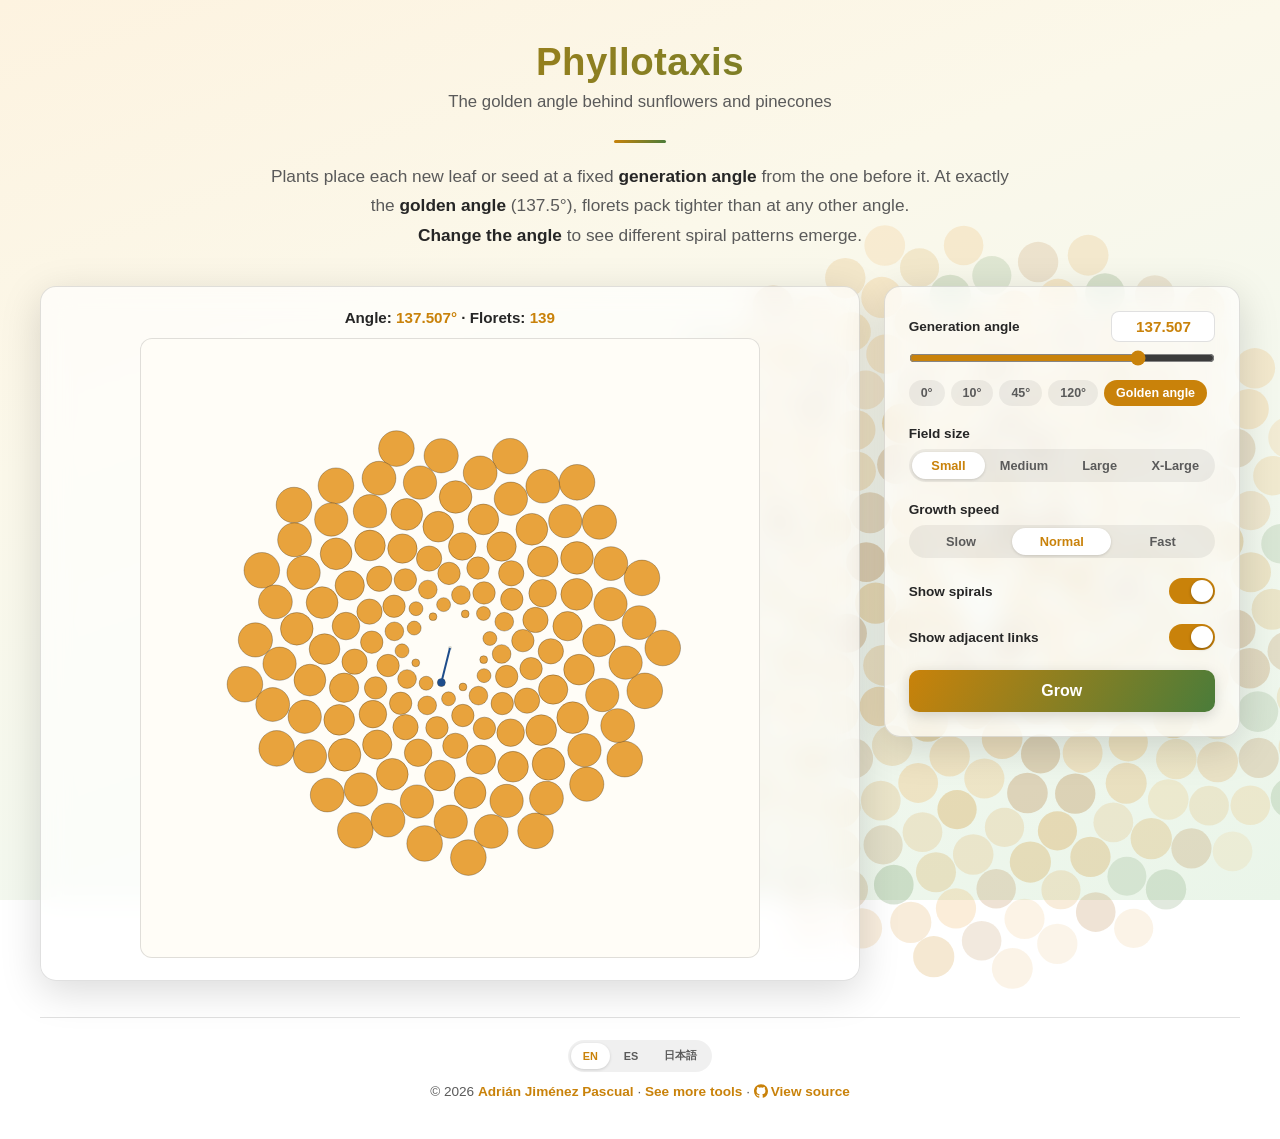
==== commit e3c3d38b: "Link "See more tools" to the apps page, not the domain root" ====
--- a/phyllotaxis/index.html
+++ b/phyllotaxis/index.html
@@ -82,7 +82,7 @@
                 &copy; <span id="footerYear"></span>
                 <a href="https://dirdam.github.io" target="_blank" rel="noopener noreferrer">Adri&aacute;n Jim&eacute;nez Pascual</a>
                 &middot;
-                <a href="https://dirdam.squadro.app" target="_blank" rel="noopener noreferrer" data-i18n="seeMoreTools">See more tools</a>
+                <a href="https://dirdam.squadro.app/my-apps.html" target="_blank" rel="noopener noreferrer" data-i18n="seeMoreTools">See more tools</a>
                 &middot;
                 <a href="https://github.com/dirdam/math/tree/main/phyllotaxis" target="_blank" rel="noopener noreferrer" class="source-link"><svg viewBox="0 0 24 24" aria-hidden="true"><path d="M12 .297c-6.63 0-12 5.373-12 12 0 5.303 3.438 9.8 8.205 11.385.6.113.82-.258.82-.577 0-.285-.01-1.04-.015-2.04-3.338.724-4.042-1.61-4.042-1.61C4.422 18.07 3.633 17.7 3.633 17.7c-1.087-.744.084-.729.084-.729 1.205.084 1.838 1.236 1.838 1.236 1.07 1.835 2.809 1.305 3.495.998.108-.776.417-1.305.76-1.605-2.665-.3-5.466-1.332-5.466-5.93 0-1.31.465-2.38 1.235-3.22-.135-.303-.54-1.523.105-3.176 0 0 1.005-.322 3.3 1.23.96-.267 1.98-.399 3-.405 1.02.006 2.04.138 3 .405 2.28-1.552 3.285-1.23 3.285-1.23.645 1.653.24 2.873.12 3.176.765.84 1.23 1.91 1.23 3.22 0 4.61-2.805 5.625-5.475 5.92.42.36.81 1.096.81 2.22 0 1.606-.015 2.896-.015 3.286 0 .315.21.69.825.57C20.565 22.092 24 17.592 24 12.297c0-6.627-5.373-12-12-12"/></svg><span data-i18n="viewSource">View source</span></a>
             </p>
